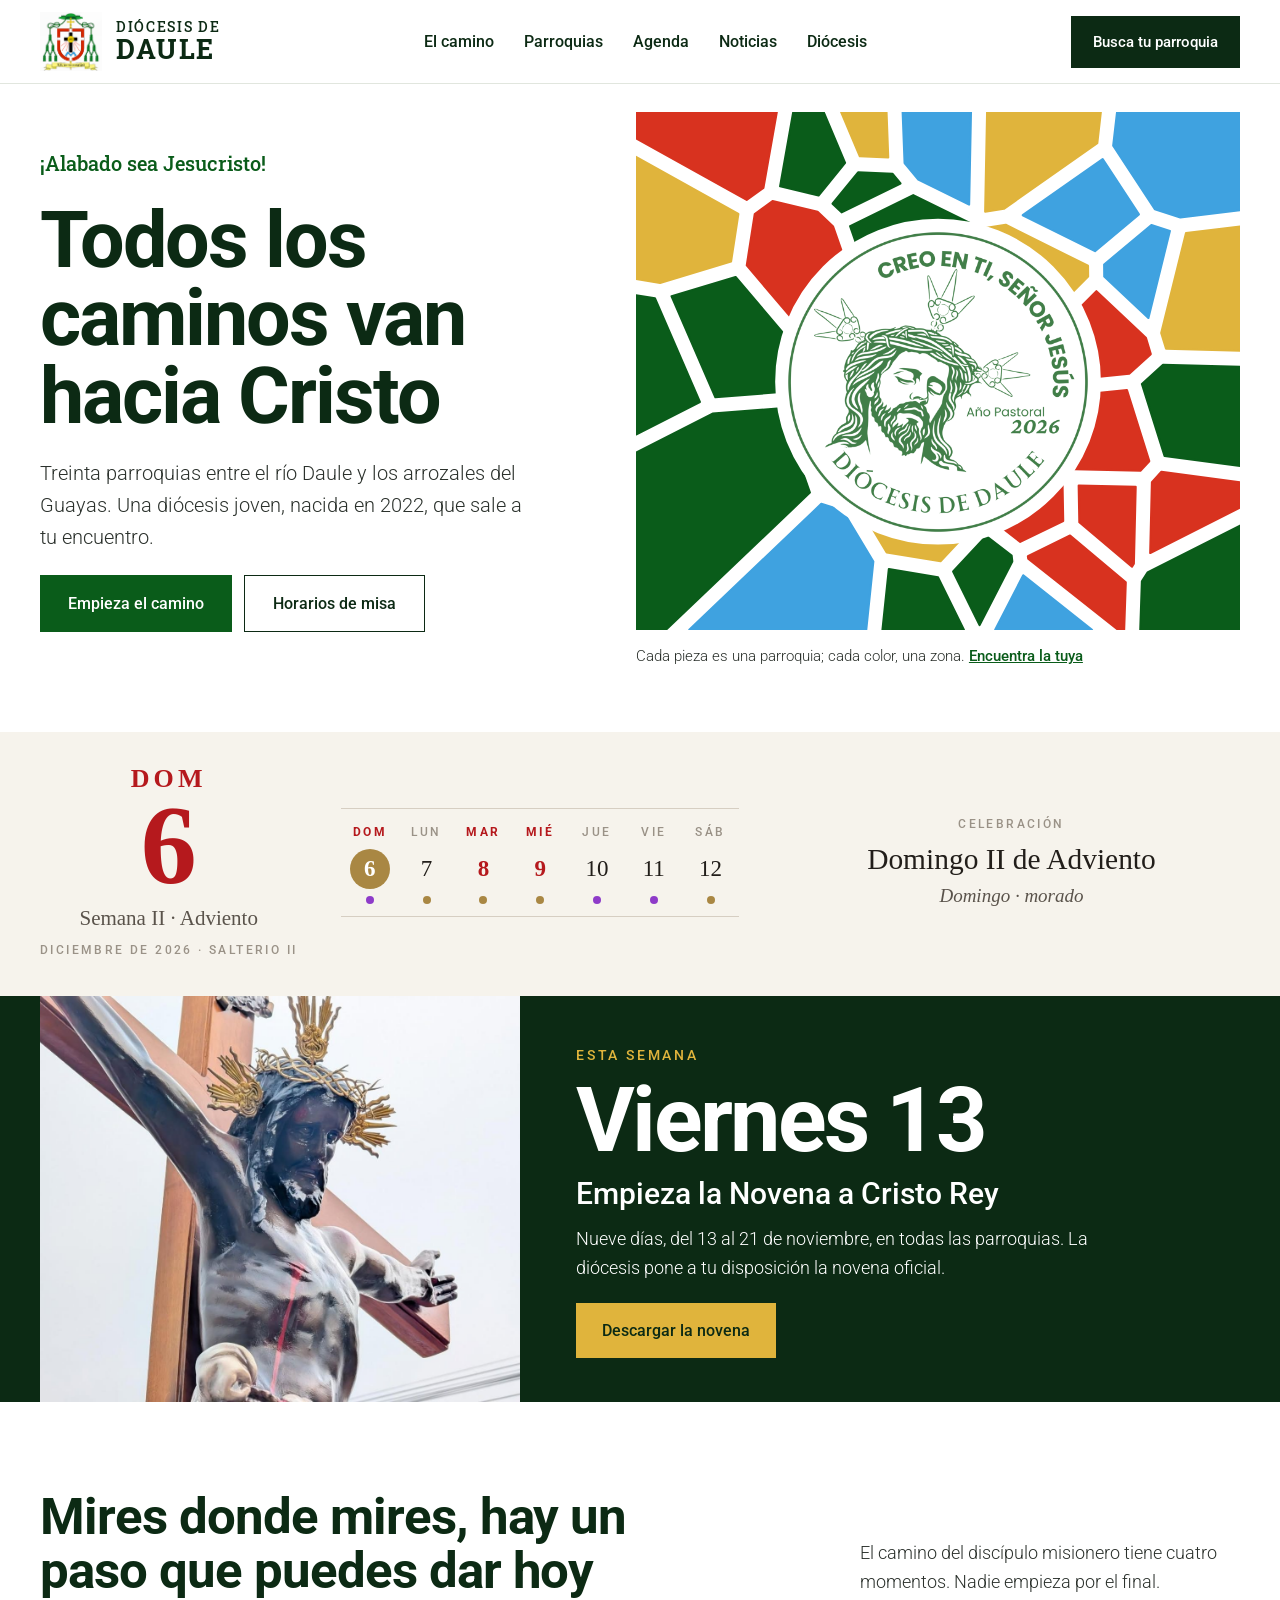
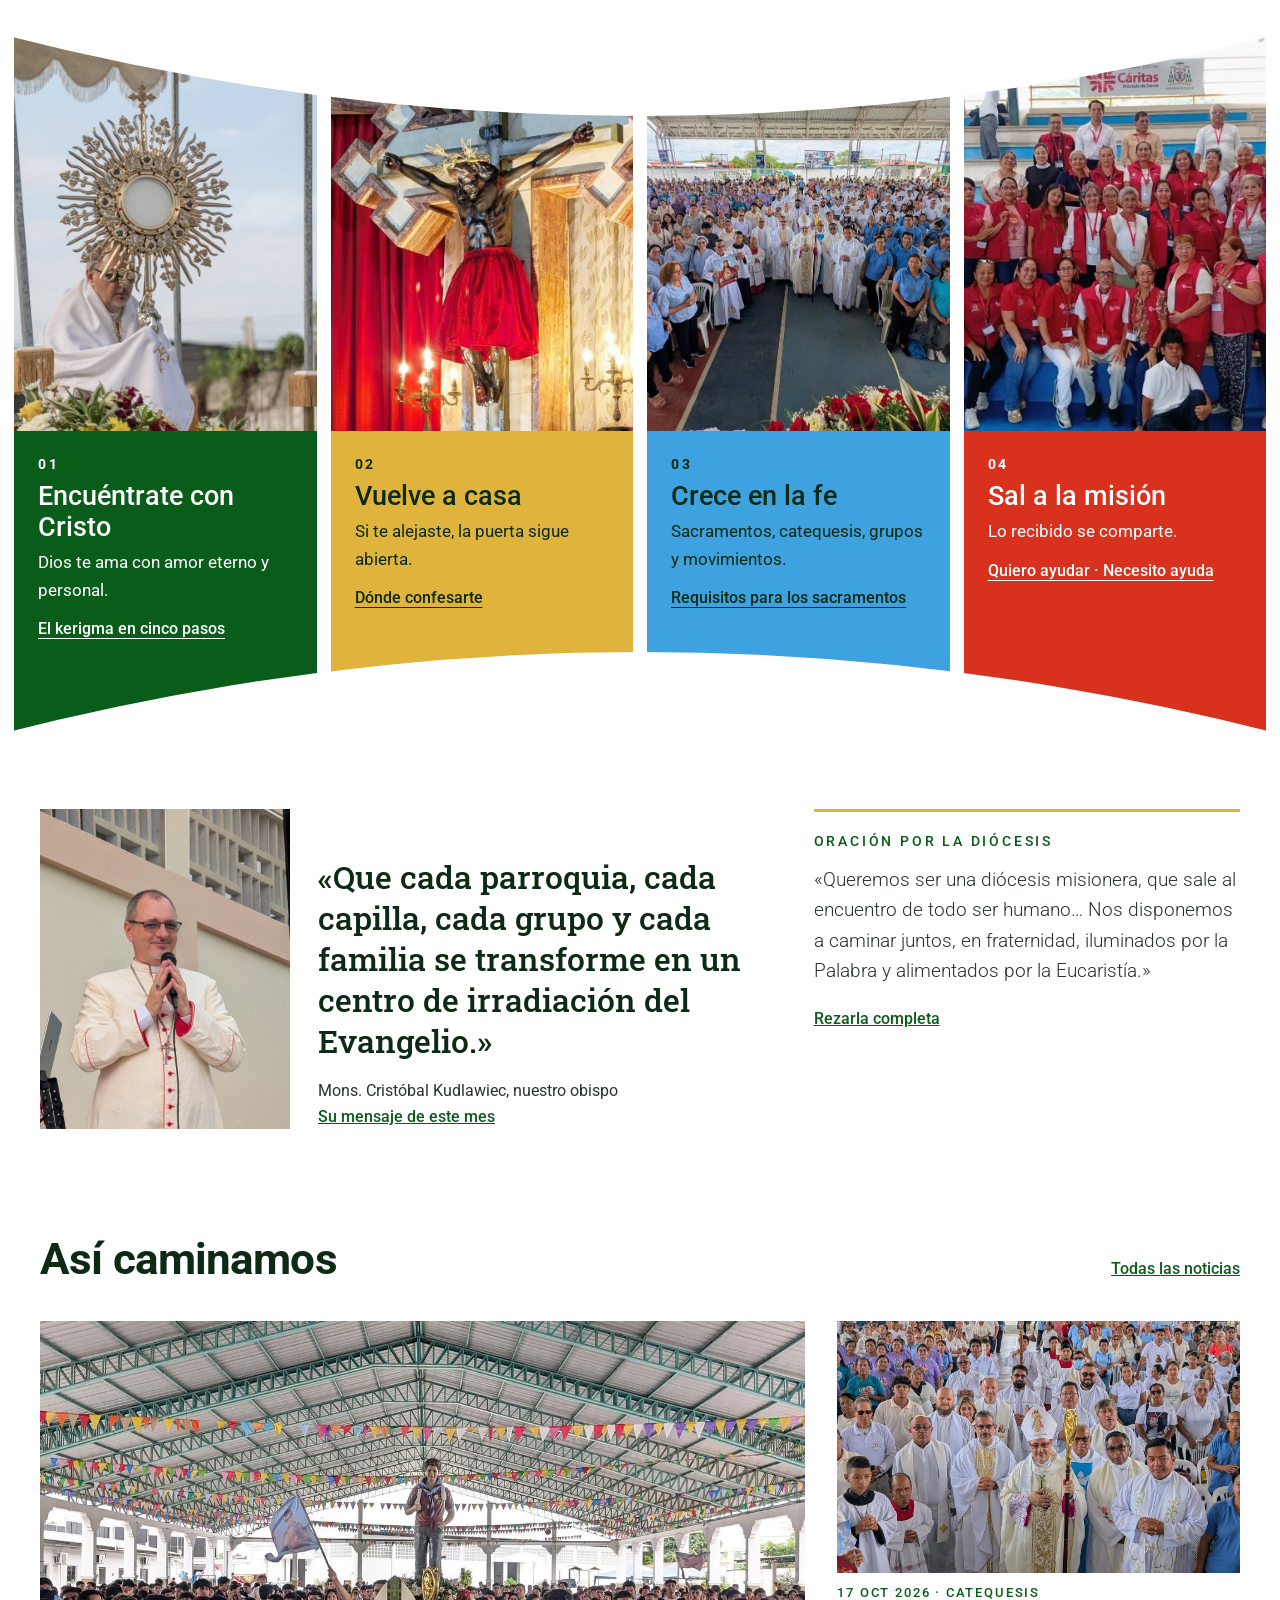
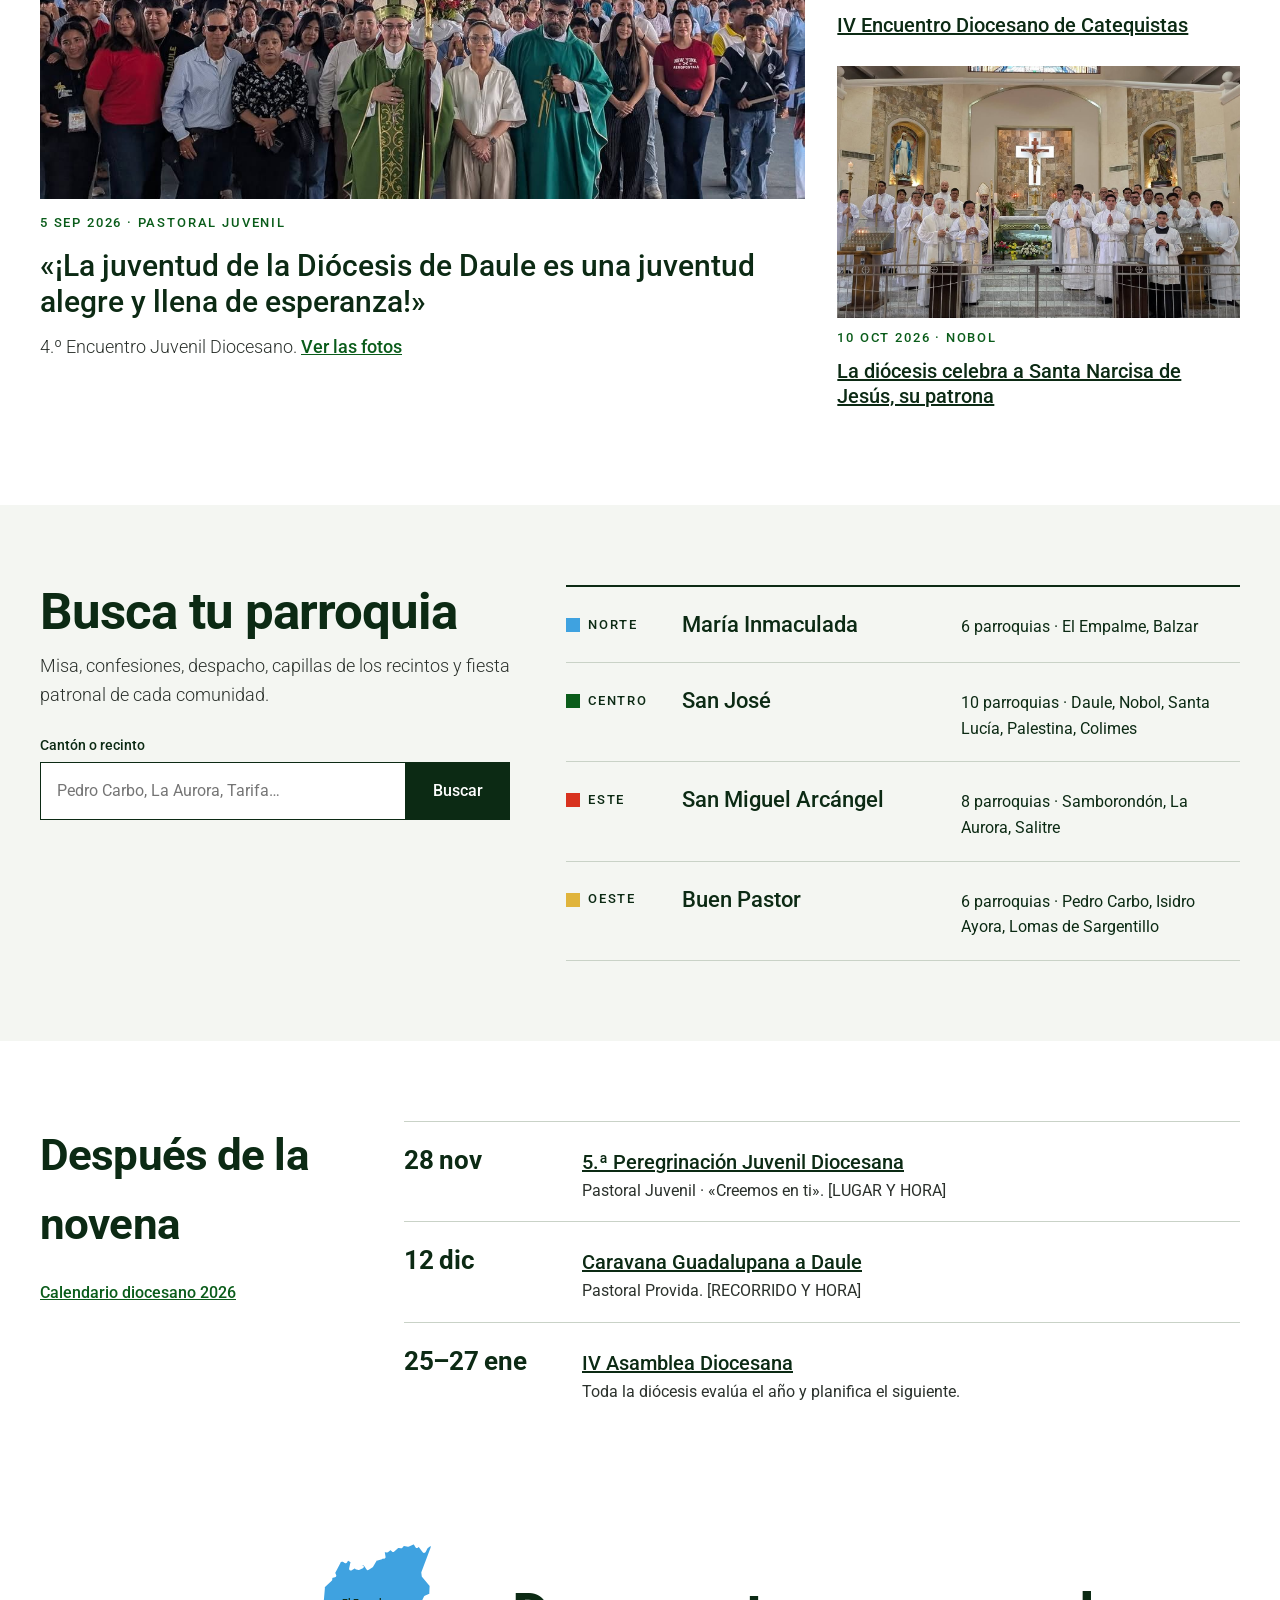
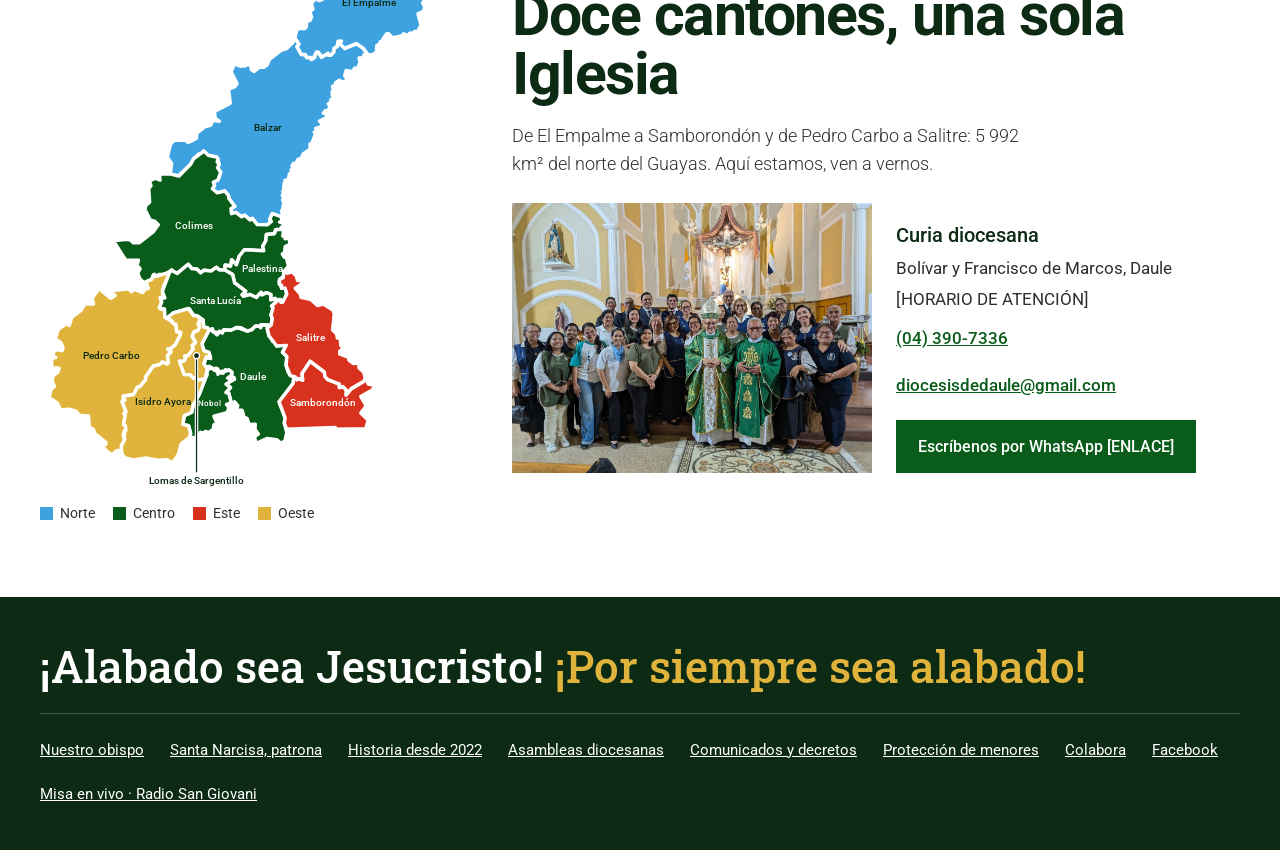
==== index.html @ cc2648cc "Cabecera fija y botón para volver arriba Co-Authored-By: Claude Fable 5.2 <noreply@anthropic.com> Cl" ====
<!doctype html>
<html lang="es">
<head>
<meta charset="utf-8">
<meta name="viewport" content="width=device-width, initial-scale=1">
<!-- Sitio en construcción: quitar esta línea cuando se publique oficialmente -->
<meta name="robots" content="noindex, nofollow">
<title>Diócesis de Daule</title>
<meta name="description" content="Diócesis de Daule: doce cantones del norte del Guayas, una sola Iglesia. Parroquias, horarios, agenda y camino de fe.">
<link rel="icon" href="img/escudo.png">
<link rel="preconnect" href="https://fonts.googleapis.com">
<link rel="preconnect" href="https://fonts.gstatic.com" crossorigin>
<link rel="stylesheet" href="https://fonts.googleapis.com/css2?family=Roboto:wght@300;400;500;700&family=Roboto+Slab:wght@500;700&display=swap">
<style>
body{margin:0}
a{color:#0A5C1A}a:hover{color:#0C2A14}
img{max-width:100%}
.solo-movil{display:none}
@media (max-width: 760px){.solo-pc{display:none}.solo-movil{display:block}}
html{scroll-behavior:smooth}
section[id],footer[id],div[id]{scroll-margin-top:92px}
.arriba{position:fixed;right:18px;bottom:18px;z-index:60;width:52px;height:52px;border:2px solid #0C2A14;background:#E0B43C;color:#0C2A14;font:700 24px/1 'Roboto',Arial,sans-serif;cursor:pointer;box-shadow:4px 4px 0 #0C2A14;opacity:0;pointer-events:none;transition:opacity .2s}
.arriba.visible{opacity:1;pointer-events:auto}
@media (prefers-reduced-motion:reduce){html{scroll-behavior:auto}.arriba{transition:none}}
/* Hoja del calendario litúrgico (aspecto de la hoja de Manna) */
.hoja{background:#F6F3EC;font-family:'Palatino Linotype',Palatino,'Book Antiqua','URW Palladio L',Georgia,serif;color:#221E1A}
.hoja[hidden]{display:none}
.hoja-caja{max-width:1200px;margin:0 auto;padding:34px 24px 36px;display:grid;grid-template-columns:minmax(210px,auto) minmax(0,1fr) minmax(0,1.15fr);gap:20px 44px;align-items:center}
.hoja-dia{text-align:center}
.hoja-sem{color:#B5191D;font-weight:700;font-size:26px;letter-spacing:.16em;text-transform:uppercase;line-height:1}
.hoja-num{color:#B5191D;font-weight:700;font-size:112px;line-height:.95}
.hoja-tiempo{font-size:21px;color:#5A534B;padding-top:4px}
.hoja-mes,.hoja-rotulo,.tira-dia{font-family:'Roboto',Arial,sans-serif;text-transform:uppercase;letter-spacing:.2em;font-size:12px;font-weight:500;color:#9A9287}
.hoja-mes{padding-top:5px}
.hoja-tira{list-style:none;margin:0;padding:14px 0 12px;display:grid;grid-template-columns:repeat(7,1fr);border-top:1.5px solid #D6CEC2;border-bottom:1.5px solid #D6CEC2;text-align:center}
.hoja-tira li{display:flex;flex-direction:column;align-items:center;gap:7px}
.tira-num{font-size:23px;line-height:40px;width:40px;height:40px;border-radius:50%}
.tira-punto{width:8px;height:8px;border-radius:50%}
.hoja-tira .fuerte .tira-dia,.hoja-tira .fuerte .tira-num{color:#B5191D;font-weight:700}
.hoja-tira .hoy .tira-num{background:#A98743;color:#FFFFFF;font-weight:700}
.hoja-cel{text-align:center}
.hoja-cel p{margin:0}
.hoja-nombre{font-size:clamp(23px,2.3vw,31px);line-height:1.18;padding:8px 0 4px}
.hoja-grado{font-style:italic;font-size:19px;color:#5A534B}
.hoja-nota{font-size:16px;color:#6B645B;padding-top:8px}
@media (max-width:1000px){.hoja-caja{grid-template-columns:1fr;max-width:560px;gap:22px;padding:30px 22px 32px}}
@media (max-width:760px){.hoja-num{font-size:96px}.tira-num{font-size:20px;width:36px;height:36px;line-height:36px}.tira-dia{font-size:11px;letter-spacing:.12em}}
</style>
</head>
<body>
<!-- ===== Versión para ordenador y tableta ===== -->
<div class="solo-pc">
<div style="font-family: 'Roboto', Arial, sans-serif; font-weight: 300; color: #2B312C; background: #FFFFFF; line-height: 1.6; font-size: 18px">

<header style="background: #FFFFFF; position: sticky; top: 0; z-index: 50; border-bottom: 1px solid #E1E6DE">
<div style="max-width: 1200px; margin: 0 auto; padding: 12px 24px; display: flex; flex-wrap: wrap; align-items: center; justify-content: space-between; gap: 18px">
<a href="#inicio" style="display: flex; align-items: center; gap: 14px; text-decoration: none; color: #0C2A14">
<img src="img/escudo.png" alt="Escudo de la Diócesis de Daule" style="width: 62px; height: 59px; object-fit: contain">
<span style="display: flex; flex-direction: column; font-family: 'Roboto Slab', serif; text-transform: uppercase; line-height: 1.05">
<span style="font-weight: 500; font-size: 14px; letter-spacing: 0.12em">Diócesis de</span>
<span style="font-weight: 700; font-size: 27px; letter-spacing: 0.06em">Daule</span>
</span>
</a>
<nav aria-label="Principal" style="display: flex; flex-wrap: wrap; align-items: center; gap: 4px 30px; font-size: 16px; font-weight: 500">
<a href="#camino" style="text-decoration: none; color: #0C2A14; padding: 12px 0">El camino</a>
<a href="#parroquias" style="text-decoration: none; color: #0C2A14; padding: 12px 0">Parroquias</a>
<a href="#agenda" style="text-decoration: none; color: #0C2A14; padding: 12px 0">Agenda</a>
<a href="noticias.html" style="text-decoration: none; color: #0C2A14; padding: 12px 0">Noticias</a>
<a href="#diocesis" style="text-decoration: none; color: #0C2A14; padding: 12px 0">Diócesis</a>
</nav>
<a href="#parroquias" style="text-decoration: none; background: #0C2A14; color: #FFFFFF; padding: 14px 22px; font-size: 15px; font-weight: 500">Busca tu parroquia</a>
</div>
</header>

<section id="inicio" style="max-width: 1200px; margin: 0 auto; padding: 28px 24px 64px; display: flex; flex-wrap: wrap; align-items: center; gap: 48px">
<div style="flex: 1 1 440px; display: flex; flex-direction: column; gap: 22px">
<p style="margin: 0; font-family: 'Roboto Slab', serif; font-weight: 500; font-size: 20px; color: #0A5C1A">¡Alabado sea Jesucristo!</p>
<h1 style="margin: 0; font-weight: 700; font-size: clamp(46px, 6.2vw, 84px); line-height: 0.98; letter-spacing: -0.025em; color: #0C2A14">Todos los caminos van hacia Cristo</h1>
<p style="margin: 0; font-size: 20px; max-width: 500px">Treinta parroquias entre el río Daule y los arrozales del Guayas. Una diócesis joven, nacida en 2022, que sale a tu encuentro.</p>
<div style="display: flex; flex-wrap: wrap; gap: 12px">
<a href="#camino" style="text-decoration: none; background: #0A5C1A; color: #FFFFFF; font-weight: 500; padding: 16px 28px; font-size: 16px">Empieza el camino</a>
<a href="#parroquias" style="text-decoration: none; color: #0C2A14; font-weight: 500; padding: 15px 28px; border: 1px solid #0C2A14; font-size: 16px">Horarios de misa</a>
</div>
</div>
<div style="flex: 1.15 1 480px; max-width: 640px; margin: 0 auto">
<div style="position: relative">
<svg viewBox="0 0 560 480" role="img" aria-label="Mosaico de 30 piezas, una por cada parroquia, en los colores de las cuatro zonas pastorales" style="display: block; width: 100%; height: auto" stroke-linejoin="round" stroke-width="2">
<polygon points="27.7,480.0 0.0,480.0 0.0,315.8 71.0,279.6 133.8,274.7 161.2,352.8" data-c="0"></polygon>
<polygon points="467.6,332.5 406.5,331.2 384.5,303.7 409.8,262.5 455.1,257.8 475.8,323.7" data-c="1"></polygon>
<polygon points="59.2,268.8 0.0,298.9 0.0,170.0 17.6,172.8" data-c="2"></polygon>
<polygon points="475.0,190.9 434.1,152.4 434.0,141.4 477.8,104.8 494.9,110.3" data-c="3"></polygon>
<polygon points="251.8,346.7 311.4,361.6 315.7,380.7 282.3,416.5 232.4,408.2 207.4,366.6" data-c="4"></polygon>
<polygon points="446.0,0.0 560.0,0.0 560.0,91.0 504.6,97.7 481.0,90.1 442.4,31.2" data-c="5"></polygon>
<polygon points="182.7,106.2 200.4,156.9 150.6,198.5 102.7,142.2 110.1,94.6 126.6,82.6 168.3,92.6" data-c="6"></polygon>
<polygon points="411.0,380.2 410.4,346.3 463.2,347.4 461.5,418.8 459.8,421.4" data-c="7"></polygon>
<polygon points="426.8,166.1 472.6,209.2 477.2,224.5 457.2,242.5 409.2,247.5 384.3,208.8" data-c="8"></polygon>
<polygon points="214.5,151.7 198.5,105.8 257.0,77.1 309.4,102.8 247.8,150.9" data-c="9"></polygon>
<polygon points="318.5,475.6 294.0,425.9 324.7,393.1 348.2,411.2 348.8,416.6" data-c="10"></polygon>
<polygon points="432.6,43.6 466.2,94.9 425.5,129.0 358.5,95.7" data-c="11"></polygon>
<polygon points="247.2,0.0 310.5,0.0 308.8,85.8 261.7,62.7 249.0,47.3" data-c="12"></polygon>
<polygon points="94.9,94.4 88.1,138.6 22.3,158.4 0.0,154.8 0.0,41.6" data-c="13"></polygon>
<polygon points="560.0,383.5 560.0,480.0 467.5,480.0 469.0,435.0 474.2,426.9" data-c="14"></polygon>
<polygon points="134.2,259.6 73.6,264.4 33.0,170.8 92.3,153.0 142.0,211.5 139.7,248.2" data-c="15"></polygon>
<polygon points="560.0,343.3 560.0,366.7 476.7,408.8 478.3,343.1 487.1,333.5" data-c="16"></polygon>
<polygon points="419.0,142.6 419.1,152.6 373.2,198.6 359.2,191.5 323.7,107.6 342.7,104.6" data-c="17"></polygon>
<polygon points="560.0,236.2 560.0,328.2 490.0,318.8 469.0,252.1 488.6,234.4" data-c="18"></polygon>
<polygon points="330.6,378.7 325.8,357.5 363.6,314.8 372.4,312.7 395.3,341.3 396.0,379.1 356.2,398.5" data-c="19"></polygon>
<polygon points="560.0,106.1 560.0,221.2 491.4,219.5 486.9,204.9 509.9,112.2" data-c="20"></polygon>
<polygon points="452.5,480.0 446.9,480.0 363.6,414.1 363.3,411.7 402.4,392.6 454.0,436.1" data-c="21"></polygon>
<polygon points="190.2,0.0 232.2,0.0 233.8,42.2 207.5,41.0" data-c="22"></polygon>
<polygon points="303.9,480.0 228.5,480.0 234.4,423.7 280.0,431.4" data-c="23"></polygon>
<polygon points="422.7,480.0 333.0,480.0 359.0,429.5" data-c="24"></polygon>
<polygon points="237.9,57.4 245.2,66.2 190.6,93.0 182.2,85.1 205.9,56.0" data-c="25"></polygon>
<polygon points="0.0,0.0 130.5,0.0 118.1,70.3 102.6,81.5 0.0,24.4" data-c="26"></polygon>
<polygon points="325.5,0.0 430.9,0.0 427.6,28.8 341.0,89.7 323.7,92.4" data-c="27"></polygon>
<polygon points="213.4,480.0 49.4,480.0 171.8,363.3 191.6,369.5 220.0,416.7" data-c="28"></polygon>
<polygon points="145.8,0.0 173.9,0.0 193.8,47.1 169.2,77.4 133.6,68.9" data-c="29"></polygon>
<circle cx="280" cy="250" r="150" fill="#FFFFFF" stroke="#FFFFFF"></circle>
</svg>
<img src="img/sello-ano-pastoral.png" alt="Sello del Año Pastoral 2026: rostro del Señor de los Milagros con el lema Creo en ti, Señor Jesús" style="position: absolute; left: 24.5%; top: 22.4%; width: 51%; height: auto">
</div>
<p style="margin: 14px 0 0; font-size: 15px">Cada pieza es una parroquia; cada color, una zona. <a href="#parroquias" style="font-weight: 500">Encuentra la tuya</a></p>
</div>
</section>

<aside class="hoja" data-hoja hidden aria-label="Calendario litúrgico de hoy"></aside>

<section id="semana" style="background: #0C2A14; color: #FFFFFF">
<div style="max-width: 1200px; margin: 0 auto; display: flex; flex-wrap: wrap; align-items: stretch">
<img src="img/cristo-negro.jpg" alt="Imagen del Señor de los Milagros, el Cristo Negro de Daule, contra el cielo" style="flex: 1 1 360px; width: 100%; max-width: 480px; min-height: 340px; object-fit: cover; object-position: 60% 30%">
<div style="flex: 1.4 1 420px; padding: 48px 40px 44px 56px; display: flex; flex-direction: column; gap: 14px; justify-content: center">
<p style="margin: 0; font-size: 14px; font-weight: 500; letter-spacing: 0.2em; text-transform: uppercase; color: #E0B43C">Esta semana</p>
<p style="margin: 0; font-weight: 700; font-size: clamp(54px, 7vw, 104px); line-height: 0.92; letter-spacing: -0.03em">Viernes 13</p>
<h2 style="margin: 0; font-weight: 500; font-size: 30px; line-height: 1.15">Empieza la Novena a Cristo Rey</h2>
<p style="margin: 0; max-width: 520px">Nueve días, del 13 al 21 de noviembre, en todas las parroquias. La diócesis pone a tu disposición la novena oficial.</p>
<a href="#novena" style="align-self: flex-start; margin-top: 6px; text-decoration: none; background: #E0B43C; color: #0C2A14; font-weight: 500; padding: 15px 26px; font-size: 16px">Descargar la novena</a>
</div>
</div>
</section>

<section id="camino" style="padding: 88px 0 0">
<div style="max-width: 1200px; margin: 0 auto; padding: 0 24px 34px; display: flex; flex-wrap: wrap; align-items: flex-end; justify-content: space-between; gap: 12px 40px">
<h2 style="margin: 0; font-weight: 700; font-size: clamp(34px, 4vw, 54px); line-height: 1.04; letter-spacing: -0.02em; color: #0C2A14; max-width: 620px">Mires donde mires, hay un paso que puedes dar hoy</h2>
<p style="margin: 0; max-width: 380px">El camino del discípulo misionero tiene cuatro momentos. Nadie empieza por el final.</p>
</div>
<div style="position: relative">
<div style="display: grid; grid-template-columns: repeat(auto-fit, minmax(250px, 1fr)); gap: 14px; padding: 0 14px">
<a href="#encuentro" style="text-decoration: none; color: #FFFFFF; background: #0A5C1A; display: flex; flex-direction: column">
<img src="img/corpus-christi.jpg" alt="Custodia con el Santísimo en la procesión de Corpus Christi en Daule" style="width: 100%; height: 400px; object-fit: cover; display: block">
<span style="padding: 22px 24px 96px; display: flex; flex-direction: column; gap: 6px">
<span style="font-weight: 700; font-size: 14px; letter-spacing: 0.2em" aria-hidden="true">01</span>
<span style="font-weight: 500; font-size: 27px; line-height: 1.15">Encuéntrate con Cristo</span>
<span style="font-size: 17px; font-weight: 400">Dios te ama con amor eterno y personal.</span>
<span style="font-weight: 500; font-size: 16px; text-decoration: underline; text-underline-offset: 4px; margin-top: 6px">El kerigma en cinco pasos</span>
</span>
</a>
<a href="#conversion" style="text-decoration: none; color: #0C2A14; background: #E0B43C; display: flex; flex-direction: column">
<img src="img/catedral.jpg" alt="El Señor de los Milagros en el altar de la catedral de Daule" style="width: 100%; height: 400px; object-fit: cover; display: block">
<span style="padding: 22px 24px 96px; display: flex; flex-direction: column; gap: 6px">
<span style="font-weight: 700; font-size: 14px; letter-spacing: 0.2em" aria-hidden="true">02</span>
<span style="font-weight: 500; font-size: 27px; line-height: 1.15">Vuelve a casa</span>
<span style="font-size: 17px; font-weight: 400">Si te alejaste, la puerta sigue abierta.</span>
<span style="font-weight: 500; font-size: 16px; text-decoration: underline; text-underline-offset: 4px; margin-top: 6px">Dónde confesarte</span>
</span>
</a>
<a href="#discipulo" style="text-decoration: none; color: #0C2A14; background: #3FA2E0; display: flex; flex-direction: column">
<img src="img/catequistas-2.jpg" alt="Cientos de catequistas reunidos en el IV Encuentro Diocesano" style="width: 100%; height: 400px; object-fit: cover; display: block">
<span style="padding: 22px 24px 96px; display: flex; flex-direction: column; gap: 6px">
<span style="font-weight: 700; font-size: 14px; letter-spacing: 0.2em" aria-hidden="true">03</span>
<span style="font-weight: 500; font-size: 27px; line-height: 1.15">Crece en la fe</span>
<span style="font-size: 17px; font-weight: 400">Sacramentos, catequesis, grupos y movimientos.</span>
<span style="font-weight: 500; font-size: 16px; text-decoration: underline; text-underline-offset: 4px; margin-top: 6px">Requisitos para los sacramentos</span>
</span>
</a>
<a href="#mision" style="text-decoration: none; color: #FFFFFF; background: #D8321F; display: flex; flex-direction: column">
<img src="img/caritas.jpg" alt="Voluntarias de Cáritas Daule con chalecos rojos" style="width: 100%; height: 400px; object-fit: cover; display: block">
<span style="padding: 22px 24px 96px; display: flex; flex-direction: column; gap: 6px">
<span style="font-weight: 700; font-size: 14px; letter-spacing: 0.2em" aria-hidden="true">04</span>
<span style="font-weight: 500; font-size: 27px; line-height: 1.15">Sal a la misión</span>
<span style="font-size: 17px; font-weight: 400">Lo recibido se comparte.</span>
<span style="font-weight: 500; font-size: 16px; text-decoration: underline; text-underline-offset: 4px; margin-top: 6px">Quiero ayudar · Necesito ayuda</span>
</span>
</a>
</div>
<svg aria-hidden="true" viewBox="0 0 1360 90" preserveAspectRatio="none" style="position: absolute; left: 0; top: -1px; width: 100%; height: 90px; display: block; pointer-events: none"><path d="M0 0 H1360 V4 Q680 168 0 4 Z" fill="#FFFFFF"></path></svg>
<svg aria-hidden="true" viewBox="0 0 1360 90" preserveAspectRatio="none" style="position: absolute; left: 0; bottom: -1px; width: 100%; height: 90px; display: block; pointer-events: none"><path d="M0 90 H1360 V86 Q680 -78 0 86 Z" fill="#FFFFFF"></path></svg>
</div>
</section>

<section id="voces" style="max-width: 1200px; margin: 0 auto; padding: 72px 24px 24px; display: flex; flex-wrap: wrap; gap: 48px 64px; align-items: flex-start">
<figure style="flex: 1.5 1 520px; margin: 0; display: flex; flex-wrap: wrap; gap: 28px; align-items: flex-end">
<img src="img/obispo-pregon.jpg" alt="Mons. Cristóbal Kudlawiec hablando al pueblo con un micrófono" style="flex: 0 1 250px; width: 250px; height: 320px; object-fit: cover; object-position: 55% 20%">
<div style="flex: 1 1 280px; display: flex; flex-direction: column; gap: 16px">
<blockquote style="margin: 0; font-family: 'Roboto Slab', serif; font-weight: 500; font-size: clamp(24px, 2.5vw, 33px); line-height: 1.28; color: #0C2A14">«Que cada parroquia, cada capilla, cada grupo y cada familia se transforme en un centro de irradiación del Evangelio.»</blockquote>
<figcaption style="font-size: 16px; font-weight: 400">Mons. Cristóbal Kudlawiec, nuestro obispo<br><a href="#mensaje" style="font-weight: 500">Su mensaje de este mes</a></figcaption>
</div>
</figure>
<aside style="flex: 1 1 300px; border-top: 3px solid #E0B43C; padding-top: 18px; display: flex; flex-direction: column; gap: 12px">
<p style="margin: 0; font-size: 14px; font-weight: 500; letter-spacing: 0.2em; text-transform: uppercase; color: #0A5C1A">Oración por la diócesis</p>
<p style="margin: 0; font-size: 19px">«Queremos ser una diócesis misionera, que sale al encuentro de todo ser humano… Nos disponemos a caminar juntos, en fraternidad, iluminados por la Palabra y alimentados por la Eucaristía.»</p>
<a href="#oracion" style="font-weight: 500; font-size: 16px; padding: 8px 0">Rezarla completa</a>
</aside>
</section>

<section id="vida" style="max-width: 1200px; margin: 0 auto; padding: 72px 24px 24px">
<div style="display: flex; flex-wrap: wrap; align-items: baseline; justify-content: space-between; gap: 12px; margin-bottom: 26px">
<h2 style="margin: 0; font-weight: 700; font-size: clamp(30px, 3.4vw, 44px); letter-spacing: -0.02em; color: #0C2A14">Así caminamos</h2>
<a href="#noticias-todas" style="font-weight: 500; font-size: 16px; padding: 10px 0">Todas las noticias</a>
</div>
<div style="display: flex; flex-wrap: wrap; gap: 32px">
<article style="flex: 2 1 560px; display: flex; flex-direction: column; gap: 14px">
<img src="img/jovenes.jpg" alt="Cientos de jóvenes en el coliseo durante el 4.º Encuentro Juvenil Diocesano" style="width: 100%; aspect-ratio: 16 / 10; object-fit: cover">
<p style="margin: 0; font-size: 13px; font-weight: 500; letter-spacing: 0.14em; text-transform: uppercase; color: #0A5C1A">5 sep 2026 · Pastoral Juvenil</p>
<h3 style="margin: 0; font-weight: 500; font-size: 30px; line-height: 1.18; color: #0C2A14">«¡La juventud de la Diócesis de Daule es una juventud alegre y llena de esperanza!»</h3>
<p style="margin: 0">4.º Encuentro Juvenil Diocesano. <a href="#n1" style="font-weight: 500">Ver las fotos</a></p>
</article>
<div style="flex: 1 1 300px; display: flex; flex-direction: column; gap: 28px">
<article style="display: flex; flex-direction: column; gap: 10px">
<img src="img/catequistas-1.jpg" alt="El obispo con sacerdotes y catequistas en el IV Encuentro Diocesano de Catequistas" style="width: 100%; aspect-ratio: 16 / 10; object-fit: cover">
<p style="margin: 0; font-size: 13px; font-weight: 500; letter-spacing: 0.14em; text-transform: uppercase; color: #0A5C1A">17 oct 2026 · Catequesis</p>
<h3 style="margin: 0; font-weight: 500; font-size: 20px; line-height: 1.25"><a href="#n2" style="color: #0C2A14">IV Encuentro Diocesano de Catequistas</a></h3>
</article>
<article style="display: flex; flex-direction: column; gap: 10px">
<img src="img/santa-narcisa.jpg" alt="Clero de la diócesis en el Santuario Nacional de Santa Narcisa de Jesús, en Nobol" style="width: 100%; aspect-ratio: 16 / 10; object-fit: cover">
<p style="margin: 0; font-size: 13px; font-weight: 500; letter-spacing: 0.14em; text-transform: uppercase; color: #0A5C1A">10 oct 2026 · Nobol</p>
<h3 style="margin: 0; font-weight: 500; font-size: 20px; line-height: 1.25"><a href="#n3" style="color: #0C2A14">La diócesis celebra a Santa Narcisa de Jesús, su patrona</a></h3>
</article>
</div>
</div>
</section>

<section id="parroquias" style="background: #F4F6F2; margin-top: 72px">
<div style="max-width: 1200px; margin: 0 auto; padding: 80px 24px; display: flex; flex-wrap: wrap; gap: 56px; align-items: flex-start">
<div style="flex: 1 1 360px; display: flex; flex-direction: column; gap: 14px">
<h2 style="margin: 0; font-weight: 700; font-size: clamp(34px, 4vw, 54px); line-height: 1.04; letter-spacing: -0.02em; color: #0C2A14">Busca tu parroquia</h2>
<p style="margin: 0">Misa, confesiones, despacho, capillas de los recintos y fiesta patronal de cada comunidad.</p>
<form style="display: flex; flex-wrap: wrap; gap: 0; margin-top: 10px">
<label style="flex: 1 1 220px; display: flex; flex-direction: column; gap: 6px; font-size: 14px; font-weight: 500; color: #0C2A14">Cantón o recinto
<input type="text" placeholder="Pedro Carbo, La Aurora, Tarifa…" style="font: inherit; font-weight: 400; font-size: 16px; padding: 15px 16px; border: 1px solid #0C2A14; border-radius: 0; background: #FFFFFF; color: #0C2A14">
</label>
<button type="button" style="align-self: flex-end; font: inherit; font-weight: 500; font-size: 16px; background: #0C2A14; color: #FFFFFF; border: 1px solid #0C2A14; padding: 15px 26px; cursor: pointer">Buscar</button>
</form>
</div>
<ul style="flex: 1.4 1 520px; list-style: none; margin: 0; padding: 0; border-top: 2px solid #0C2A14">
<li style="border-bottom: 1px solid #C9D2C7"><a href="#zona-norte" style="text-decoration: none; color: #0C2A14; display: flex; flex-wrap: wrap; align-items: baseline; gap: 4px 20px; padding: 20px 0">
<span style="flex: 0 0 96px; display: flex; align-items: center; gap: 8px; font-size: 13px; font-weight: 500; letter-spacing: 0.14em; text-transform: uppercase"><span aria-hidden="true" style="width: 14px; height: 14px; background: #3FA2E0; display: inline-block"></span>Norte</span>
<span style="flex: 1 1 200px; font-weight: 500; font-size: 22px">María Inmaculada</span>
<span style="flex: 1 1 220px; font-size: 16px; font-weight: 400">6 parroquias · El Empalme, Balzar</span>
</a></li>
<li style="border-bottom: 1px solid #C9D2C7"><a href="#zona-centro" style="text-decoration: none; color: #0C2A14; display: flex; flex-wrap: wrap; align-items: baseline; gap: 4px 20px; padding: 20px 0">
<span style="flex: 0 0 96px; display: flex; align-items: center; gap: 8px; font-size: 13px; font-weight: 500; letter-spacing: 0.14em; text-transform: uppercase"><span aria-hidden="true" style="width: 14px; height: 14px; background: #0A5C1A; display: inline-block"></span>Centro</span>
<span style="flex: 1 1 200px; font-weight: 500; font-size: 22px">San José</span>
<span style="flex: 1 1 220px; font-size: 16px; font-weight: 400">10 parroquias · Daule, Nobol, Santa Lucía, Palestina, Colimes</span>
</a></li>
<li style="border-bottom: 1px solid #C9D2C7"><a href="#zona-este" style="text-decoration: none; color: #0C2A14; display: flex; flex-wrap: wrap; align-items: baseline; gap: 4px 20px; padding: 20px 0">
<span style="flex: 0 0 96px; display: flex; align-items: center; gap: 8px; font-size: 13px; font-weight: 500; letter-spacing: 0.14em; text-transform: uppercase"><span aria-hidden="true" style="width: 14px; height: 14px; background: #D8321F; display: inline-block"></span>Este</span>
<span style="flex: 1 1 200px; font-weight: 500; font-size: 22px">San Miguel Arcángel</span>
<span style="flex: 1 1 220px; font-size: 16px; font-weight: 400">8 parroquias · Samborondón, La Aurora, Salitre</span>
</a></li>
<li style="border-bottom: 1px solid #C9D2C7"><a href="#zona-oeste" style="text-decoration: none; color: #0C2A14; display: flex; flex-wrap: wrap; align-items: baseline; gap: 4px 20px; padding: 20px 0">
<span style="flex: 0 0 96px; display: flex; align-items: center; gap: 8px; font-size: 13px; font-weight: 500; letter-spacing: 0.14em; text-transform: uppercase"><span aria-hidden="true" style="width: 14px; height: 14px; background: #E0B43C; display: inline-block"></span>Oeste</span>
<span style="flex: 1 1 200px; font-weight: 500; font-size: 22px">Buen Pastor</span>
<span style="flex: 1 1 220px; font-size: 16px; font-weight: 400">6 parroquias · Pedro Carbo, Isidro Ayora, Lomas de Sargentillo</span>
</a></li>
</ul>
</div>
</section>

<section id="agenda" style="max-width: 1200px; margin: 0 auto; padding: 80px 24px 88px; display: flex; flex-wrap: wrap; gap: 24px 64px">
<div style="flex: 0 1 300px; display: flex; flex-direction: column; gap: 10px">
<h2 style="margin: 0; font-weight: 700; font-size: clamp(30px, 3.4vw, 44px); letter-spacing: -0.02em; color: #0C2A14">Después de la novena</h2>
<a href="#agenda-completa" style="font-weight: 500; font-size: 16px; padding: 10px 0">Calendario diocesano 2026</a>
</div>
<ul style="flex: 1 1 560px; list-style: none; margin: 0; padding: 0">
<li style="display: flex; flex-wrap: wrap; align-items: baseline; gap: 4px 28px; padding: 18px 0; border-top: 1px solid #C9D2C7">
<span style="flex: 0 0 150px; font-weight: 700; font-size: 26px; letter-spacing: -0.01em; color: #0C2A14">28 nov</span>
<span style="flex: 1 1 300px"><a href="#peregrinacion" style="font-weight: 500; font-size: 20px; color: #0C2A14">5.ª Peregrinación Juvenil Diocesana</a><span style="display: block; font-size: 16px; font-weight: 400">Pastoral Juvenil · «Creemos en ti». [LUGAR Y HORA]</span></span>
</li>
<li style="display: flex; flex-wrap: wrap; align-items: baseline; gap: 4px 28px; padding: 18px 0; border-top: 1px solid #C9D2C7">
<span style="flex: 0 0 150px; font-weight: 700; font-size: 26px; letter-spacing: -0.01em; color: #0C2A14">12 dic</span>
<span style="flex: 1 1 300px"><a href="#caravana" style="font-weight: 500; font-size: 20px; color: #0C2A14">Caravana Guadalupana a Daule</a><span style="display: block; font-size: 16px; font-weight: 400">Pastoral Provida. [RECORRIDO Y HORA]</span></span>
</li>
<li style="display: flex; flex-wrap: wrap; align-items: baseline; gap: 4px 28px; padding: 18px 0; border-top: 1px solid #C9D2C7">
<span style="flex: 0 0 150px; font-weight: 700; font-size: 26px; letter-spacing: -0.01em; color: #0C2A14">25–27 ene</span>
<span style="flex: 1 1 300px"><a href="#asambleas" style="font-weight: 500; font-size: 20px; color: #0C2A14">IV Asamblea Diocesana</a><span style="display: block; font-size: 16px; font-weight: 400">Toda la diócesis evalúa el año y planifica el siguiente.</span></span>
</li>
</ul>
</section>

<section id="diocesis" style="max-width: 1200px; margin: 0 auto; padding: 24px 24px 72px; display: flex; flex-wrap: wrap; gap: 48px 72px; align-items: center">
<div style="flex: 0 1 400px; margin: 0 auto">
<svg viewBox="0 0 460 639" role="img" aria-label="Mapa de los doce cantones de la Diócesis de Daule, coloreados por zona pastoral" style="display: block; width: 100%; height: auto" stroke="#FFFFFF" stroke-width="4" stroke-linejoin="round">
<path d="M382.4 138.8 L377.3 142.2 L373.2 138.3 L370.9 142.6 L367.0 142.7 L368.1 147.5 L364.5 156.6 L362.1 154.1 L359.3 158.3 L352.1 156.9 L350.5 163.0 L353.1 166.7 L350.5 170.2 L345.8 169.3 L345.5 170.6 L344.2 168.4 L340.0 171.1 L338.8 175.8 L336.5 175.2 L337.4 181.2 L335.8 182.0 L338.0 183.5 L336.0 185.0 L337.9 188.0 L334.5 190.5 L334.7 196.5 L332.4 195.8 L333.1 194.4 L331.6 195.4 L334.7 199.9 L332.1 201.1 L332.2 203.4 L328.6 202.9 L325.9 206.1 L329.2 207.2 L329.2 211.4 L321.5 215.2 L324.0 217.6 L323.8 221.5 L316.9 223.5 L319.3 224.9 L315.4 228.0 L317.3 229.0 L312.3 241.6 L310.5 241.4 L310.9 247.2 L302.8 253.0 L299.9 258.6 L296.8 258.9 L295.1 262.6 L291.4 264.0 L289.8 266.8 L291.6 267.7 L291.0 271.3 L290.0 272.5 L288.9 271.0 L289.1 274.6 L286.7 275.9 L288.1 276.5 L286.7 277.8 L289.9 277.8 L288.1 280.5 L286.3 279.1 L285.7 282.3 L281.7 283.3 L282.8 287.2 L280.6 286.8 L283.3 289.8 L280.3 289.6 L280.3 294.3 L281.7 294.7 L279.2 296.4 L282.1 297.2 L281.4 299.9 L278.7 300.5 L281.4 305.1 L279.1 305.8 L280.9 310.1 L279.6 312.2 L283.2 314.2 L281.8 315.7 L279.8 314.1 L278.6 317.6 L280.9 317.3 L277.8 319.0 L279.4 322.4 L276.2 324.9 L267.0 321.6 L264.2 328.0 L266.1 330.5 L261.3 334.5 L249.8 334.2 L244.1 327.1 L241.4 328.8 L235.3 323.4 L231.9 325.2 L225.1 320.2 L220.2 321.6 L219.6 315.9 L223.9 313.2 L217.2 304.1 L216.7 300.5 L212.3 295.5 L203.9 297.7 L198.3 293.0 L200.6 289.0 L199.3 285.5 L204.6 282.9 L207.8 274.0 L204.5 269.6 L206.0 264.2 L202.8 256.4 L193.5 254.6 L187.8 249.8 L185.4 253.5 L183.2 252.5 L176.6 258.5 L173.2 264.9 L158.8 278.6 L149.8 276.0 L151.3 263.9 L146.4 256.6 L150.0 242.1 L153.5 237.4 L166.6 236.8 L170.2 239.5 L175.2 237.6 L179.9 234.8 L180.3 229.0 L189.5 221.7 L195.9 220.1 L199.2 214.3 L206.2 215.3 L201.5 212.2 L200.6 204.2 L218.8 194.6 L216.9 178.4 L224.2 175.4 L226.5 172.3 L219.7 158.1 L225.4 146.4 L227.6 151.1 L231.0 152.1 L233.9 149.9 L235.0 151.9 L239.3 150.1 L243.1 152.2 L242.8 155.6 L246.3 158.1 L252.3 153.2 L257.5 153.2 L261.2 150.4 L263.8 144.3 L277.2 133.8 L283.4 131.9 L291.6 123.8 L293.2 119.4 L297.9 126.7 L295.5 129.5 L300.5 138.5 L304.9 138.5 L306.9 142.1 L311.3 142.0 L312.0 144.2 L315.9 142.0 L318.0 135.7 L320.6 136.3 L323.6 141.6 L331.3 137.2 L331.7 139.5 L334.3 139.4 L337.8 135.5 L338.0 131.7 L341.9 129.1 L342.6 123.2 L346.6 123.1 L344.9 126.2 L350.6 131.6 L363.6 126.0 L371.6 131.3 L377.3 138.8 L382.4 138.8 Z" fill="#3FA2E0"></path>
<path d="M276.8 324.8 L278.6 330.0 L275.6 331.2 L280.4 332.3 L278.9 333.0 L280.7 335.2 L279.0 338.1 L277.3 337.4 L277.1 339.9 L270.7 340.4 L269.6 344.6 L260.4 345.5 L259.7 352.8 L256.1 359.3 L257.4 364.2 L235.0 363.1 L229.1 370.6 L226.2 380.2 L220.2 374.9 L219.6 381.6 L213.0 380.6 L212.5 386.6 L206.2 386.5 L202.8 383.4 L197.1 387.5 L188.3 386.8 L184.6 389.7 L180.7 385.5 L174.5 384.8 L170.5 379.8 L157.8 390.3 L152.7 388.7 L151.8 386.4 L143.0 391.7 L136.4 391.7 L132.6 394.1 L131.7 391.4 L128.4 397.2 L121.9 399.9 L124.6 407.4 L118.7 411.2 L120.3 401.8 L114.8 396.4 L112.3 390.1 L115.1 384.8 L109.6 379.0 L112.3 378.7 L113.1 375.2 L98.6 375.2 L84.5 352.9 L99.6 351.0 L104.3 351.9 L107.3 355.2 L113.9 355.1 L130.1 342.6 L136.0 334.3 L131.8 330.2 L126.9 329.2 L120.7 317.0 L121.6 312.6 L126.1 308.3 L125.0 292.6 L127.6 289.6 L125.8 283.9 L132.7 280.9 L138.1 283.1 L137.4 278.6 L139.3 276.0 L149.1 275.8 L159.9 278.3 L173.2 264.9 L176.6 258.5 L188.6 249.7 L193.4 254.5 L202.8 256.4 L204.9 258.8 L203.8 262.0 L205.9 265.2 L204.3 268.8 L207.8 274.0 L204.6 282.9 L199.3 285.5 L200.6 289.0 L198.3 293.0 L203.9 297.7 L212.3 295.5 L216.7 300.5 L217.2 304.1 L223.9 313.2 L219.6 315.9 L220.2 321.6 L225.1 320.2 L231.9 325.2 L235.3 323.4 L241.4 328.8 L244.1 327.1 L249.8 334.2 L261.3 334.5 L266.1 330.5 L264.3 327.9 L267.3 321.5 L276.8 324.8 Z" fill="#0A5C1A"></path>
<path d="M265.1 449.7 L261.3 453.4 L263.4 462.3 L267.1 465.5 L267.4 468.3 L269.8 468.5 L272.2 473.8 L279.4 472.1 L283.2 473.3 L278.9 481.1 L283.9 485.9 L283.0 496.0 L285.2 503.4 L287.7 507.5 L291.9 509.6 L291.2 516.6 L275.0 538.0 L281.8 556.2 L281.0 562.6 L283.8 573.0 L281.9 582.6 L277.1 585.8 L272.1 581.5 L260.8 580.3 L248.2 586.0 L246.8 578.3 L251.1 574.9 L247.2 569.5 L247.6 563.7 L240.4 564.0 L238.3 557.5 L234.5 555.1 L232.4 547.7 L225.6 546.7 L227.4 542.5 L223.6 537.9 L219.5 545.0 L214.4 541.6 L219.5 538.0 L217.1 528.2 L213.8 527.3 L219.0 521.3 L213.8 517.1 L223.6 511.9 L222.8 510.1 L218.0 512.0 L215.7 510.7 L220.3 507.3 L220.8 504.1 L217.2 501.3 L213.7 502.6 L213.4 501.3 L210.5 505.1 L209.7 503.0 L208.4 504.9 L205.6 502.7 L204.6 506.3 L204.3 500.3 L202.4 502.7 L202.4 499.4 L200.5 501.6 L196.7 498.3 L195.0 500.0 L194.5 497.2 L191.1 497.9 L188.4 496.0 L191.1 486.3 L196.1 488.1 L194.3 481.1 L188.5 479.3 L186.2 471.2 L191.8 458.4 L195.4 453.8 L198.5 453.9 L198.6 456.9 L203.8 460.8 L206.4 456.7 L209.8 458.6 L211.1 455.2 L220.0 455.4 L227.0 452.6 L238.4 456.6 L243.6 454.9 L247.4 450.9 L252.1 450.7 L253.8 452.6 L253.9 449.4 L265.1 449.7 Z" fill="#0A5C1A"></path>
<path d="M450.1 59.0 L449.6 69.9 L443.4 72.7 L440.1 79.6 L442.4 82.8 L441.5 88.6 L434.7 91.8 L438.2 104.7 L434.3 112.2 L430.7 112.1 L429.2 115.1 L426.2 113.8 L422.3 116.6 L418.1 114.8 L417.0 116.9 L406.4 119.2 L401.5 117.2 L402.7 116.4 L400.8 114.7 L398.5 115.1 L394.1 121.3 L395.1 122.9 L391.2 124.0 L391.3 126.0 L387.3 128.6 L387.0 135.8 L382.4 138.8 L377.3 138.8 L371.6 131.3 L363.6 126.0 L350.6 131.6 L344.9 126.2 L346.6 123.1 L342.6 123.2 L341.9 129.1 L338.0 131.7 L337.8 135.5 L334.3 139.4 L331.7 139.5 L331.3 137.2 L323.6 141.6 L320.6 136.3 L318.0 135.7 L314.7 142.2 L312.0 144.2 L311.3 142.0 L306.9 142.1 L304.9 138.5 L300.5 138.5 L295.7 129.8 L297.9 126.7 L293.2 119.4 L295.1 111.5 L296.6 108.5 L304.5 108.7 L306.3 106.6 L306.6 100.3 L310.4 99.6 L312.4 95.3 L310.2 89.6 L313.9 86.2 L312.1 79.9 L316.8 74.4 L321.0 76.5 L324.5 75.4 L325.8 60.2 L334.1 52.3 L334.3 48.9 L338.7 47.8 L337.4 44.6 L344.6 30.7 L348.4 29.4 L351.5 31.6 L353.4 27.9 L359.3 31.4 L357.5 39.9 L364.5 35.7 L364.1 38.9 L366.6 39.4 L370.4 37.5 L369.1 34.6 L373.1 33.8 L377.0 39.5 L381.5 36.5 L385.7 29.1 L392.7 27.2 L393.1 25.4 L395.4 26.5 L394.0 18.1 L399.2 19.2 L403.1 15.9 L406.1 18.6 L411.6 13.8 L415.2 14.5 L417.5 11.6 L423.5 12.7 L430.6 9.4 L433.5 14.1 L433.9 9.0 L437.9 8.0 L436.7 13.1 L441.7 19.7 L444.1 15.1 L452.0 9.3 L451.1 16.3 L440.5 44.4 L441.0 48.2 L450.1 59.0 Z" fill="#3FA2E0"></path>
<path d="M277.1 339.9 L280.3 340.6 L279.2 347.4 L281.3 346.5 L281.9 350.5 L284.3 349.5 L287.0 351.7 L287.2 357.2 L281.9 359.6 L281.4 366.2 L278.8 368.0 L281.1 371.8 L283.3 372.1 L285.8 382.0 L280.3 388.6 L281.2 393.0 L275.6 397.1 L275.0 399.9 L277.9 407.4 L281.3 407.1 L282.7 409.3 L283.8 414.1 L281.2 421.4 L277.8 424.0 L276.6 420.5 L271.0 422.4 L270.5 419.2 L265.3 420.8 L265.5 414.6 L260.6 412.5 L255.4 415.0 L254.3 412.1 L248.8 418.0 L241.4 414.6 L232.6 416.0 L236.4 410.8 L223.8 401.3 L221.5 391.7 L212.7 386.4 L212.8 380.9 L219.2 382.1 L220.8 374.7 L226.0 380.4 L229.1 370.6 L235.0 363.1 L257.4 364.2 L256.1 359.3 L259.7 352.8 L260.4 345.5 L269.6 344.6 L271.6 339.7 L277.1 339.9 Z" fill="#0A5C1A"></path>
<path d="M149.6 388.9 L141.6 406.3 L140.9 415.0 L143.6 418.5 L138.2 418.4 L140.0 423.2 L137.3 429.4 L138.9 431.4 L143.2 431.3 L143.5 440.5 L156.4 448.7 L157.3 457.4 L161.4 457.6 L161.6 460.6 L155.5 472.6 L150.1 477.2 L147.0 477.3 L150.8 480.4 L146.6 484.9 L148.7 490.1 L147.7 493.3 L145.6 494.4 L140.7 492.1 L137.3 495.4 L130.4 496.8 L121.4 509.5 L121.6 512.4 L114.6 520.7 L112.1 521.1 L107.7 529.6 L95.8 531.6 L96.0 535.8 L97.8 536.2 L94.5 537.8 L99.0 549.7 L96.5 551.7 L98.0 553.1 L96.1 564.4 L98.2 565.4 L98.8 569.0 L96.5 573.7 L97.4 575.9 L95.8 576.2 L97.5 581.8 L93.7 588.6 L94.0 593.6 L88.1 594.2 L83.1 598.8 L77.3 595.4 L72.2 589.7 L72.1 587.5 L75.6 587.0 L75.8 584.8 L62.9 574.3 L61.3 569.7 L56.9 567.4 L55.7 554.3 L44.9 553.3 L41.3 548.8 L33.6 546.6 L23.7 547.3 L20.4 540.1 L13.6 534.9 L10.2 534.9 L12.8 523.1 L16.5 520.2 L14.1 514.4 L15.1 507.9 L20.3 504.0 L22.0 499.7 L18.3 498.6 L14.7 501.3 L9.4 501.5 L8.0 499.8 L13.6 500.0 L13.6 491.5 L10.7 489.3 L18.1 486.9 L15.0 485.5 L16.3 477.5 L25.4 479.1 L26.5 476.1 L24.0 470.1 L17.7 465.6 L21.0 454.7 L30.3 448.1 L33.7 450.1 L36.4 441.0 L47.1 432.9 L51.7 425.1 L61.5 425.6 L59.9 419.0 L65.6 411.2 L65.7 406.2 L81.6 419.0 L86.4 415.8 L79.4 411.1 L85.2 409.9 L101.8 407.9 L105.3 411.3 L108.0 408.5 L118.2 412.3 L120.8 408.6 L124.6 407.4 L121.9 399.9 L128.4 397.2 L130.4 392.0 L132.6 394.1 L149.6 388.9 Z" fill="#E0B43C"></path>
<path d="M374.0 510.8 L377.7 517.7 L383.5 518.5 L384.0 520.4 L382.6 524.1 L368.9 532.0 L375.3 542.6 L368.9 550.9 L377.5 559.1 L374.6 568.9 L340.4 569.6 L339.6 567.5 L283.6 569.6 L281.0 562.6 L281.8 556.2 L275.0 538.0 L291.2 516.6 L291.9 509.6 L295.7 512.6 L297.3 511.2 L302.2 512.8 L301.1 505.6 L310.6 491.3 L327.0 503.7 L327.6 508.6 L330.6 512.2 L344.3 517.6 L344.3 521.6 L348.5 520.5 L352.4 524.7 L352.1 530.2 L357.3 523.4 L371.3 515.3 L374.0 510.8 Z" fill="#D8321F"></path>
<path d="M212.7 386.4 L221.5 391.7 L223.8 401.3 L236.4 410.8 L232.3 414.8 L233.9 416.7 L241.4 414.6 L248.8 418.0 L254.3 412.1 L255.4 415.0 L260.6 412.5 L265.5 414.6 L265.3 420.8 L270.6 419.2 L270.9 423.5 L266.4 427.9 L268.0 429.7 L265.6 438.3 L267.2 442.2 L265.9 449.7 L253.9 449.4 L253.8 452.6 L252.1 450.7 L247.4 450.9 L243.6 454.9 L238.4 456.6 L231.2 452.9 L225.6 452.6 L220.0 455.4 L211.1 455.2 L209.5 458.8 L206.4 456.7 L203.3 460.8 L202.3 458.0 L198.6 456.9 L198.5 453.9 L194.5 455.5 L192.6 452.9 L188.2 452.2 L187.5 443.8 L181.6 439.6 L176.7 438.9 L171.9 431.1 L154.3 435.4 L146.8 441.3 L143.8 440.9 L143.2 431.3 L137.4 430.0 L140.0 423.2 L138.2 418.4 L143.6 418.5 L140.7 411.1 L148.8 389.7 L151.1 386.6 L157.8 390.3 L170.5 379.8 L174.5 384.8 L180.7 385.5 L184.6 389.7 L188.3 386.8 L197.1 387.5 L202.8 383.4 L206.2 386.5 L212.7 386.4 Z" fill="#0A5C1A"></path>
<path d="M282.5 387.8 L284.2 390.2 L289.7 388.3 L294.9 393.3 L296.1 398.4 L300.4 398.2 L301.7 401.9 L293.6 407.4 L299.4 414.1 L300.2 417.9 L311.6 420.3 L319.0 427.3 L325.9 425.6 L336.7 432.4 L338.5 436.4 L336.5 455.3 L341.1 460.0 L342.0 464.4 L345.2 465.6 L345.9 473.3 L350.3 474.4 L344.6 480.2 L344.7 483.0 L354.8 486.8 L355.3 490.1 L360.2 493.9 L366.1 493.4 L367.0 499.0 L372.4 504.0 L374.0 510.8 L372.4 514.3 L358.0 522.8 L352.1 530.2 L352.4 524.7 L348.5 520.5 L344.3 521.6 L344.3 517.6 L330.6 512.2 L327.6 508.6 L327.0 503.7 L310.6 491.3 L301.1 505.6 L301.8 513.0 L297.3 511.2 L295.7 512.6 L293.6 509.4 L287.9 507.8 L283.0 496.0 L283.9 485.9 L278.9 481.1 L283.1 473.1 L272.2 473.8 L263.4 462.3 L261.3 453.4 L265.9 449.5 L267.2 442.2 L265.6 438.3 L268.0 429.7 L266.4 427.8 L274.8 420.2 L277.2 421.0 L276.9 423.6 L279.0 423.4 L283.8 414.1 L281.9 407.5 L277.9 407.4 L277.7 403.8 L275.1 402.8 L275.6 397.1 L279.8 395.1 L280.3 388.6 L282.5 387.8 Z" fill="#D8321F"></path>
<path d="M194.5 455.5 L186.2 471.3 L188.5 479.3 L194.3 481.1 L196.1 488.1 L191.1 486.3 L188.3 494.2 L191.1 497.9 L195.5 498.6 L192.4 500.5 L189.9 511.7 L181.9 512.9 L179.1 510.2 L176.1 510.9 L172.8 506.9 L165.7 506.5 L163.8 503.8 L160.1 491.0 L164.9 491.4 L167.0 488.8 L166.4 485.1 L170.0 485.0 L176.2 477.0 L174.7 473.3 L178.9 469.7 L174.8 462.7 L176.8 457.8 L182.0 455.3 L184.0 442.5 L187.6 444.0 L188.2 452.2 L192.6 452.9 L194.5 455.5 Z" fill="#E0B43C"></path>
<path d="M217.4 544.7 L215.1 550.4 L200.1 554.6 L203.3 562.1 L200.1 564.6 L198.6 572.0 L196.3 571.4 L193.9 573.8 L190.9 572.0 L185.7 574.5 L184.4 573.0 L181.3 578.6 L171.3 579.3 L173.2 574.7 L170.9 565.5 L164.2 564.0 L166.0 553.8 L174.5 550.0 L176.0 542.1 L192.1 507.3 L192.4 500.5 L195.4 500.1 L197.0 498.5 L200.5 501.6 L202.4 499.4 L202.4 502.7 L204.4 500.5 L204.6 506.3 L205.6 502.7 L208.4 504.9 L209.7 503.0 L210.5 505.1 L213.4 501.3 L213.7 502.6 L217.2 501.3 L220.8 504.1 L220.3 507.3 L215.7 510.7 L218.0 512.0 L222.8 510.1 L223.6 511.9 L213.8 517.7 L219.0 521.6 L213.8 527.3 L217.1 528.2 L219.4 536.8 L218.8 539.6 L214.5 541.0 L217.4 544.7 Z" fill="#0A5C1A"></path>
<path d="M184.5 442.3 L181.7 449.1 L183.5 451.8 L182.0 455.3 L176.8 457.8 L174.8 462.7 L178.9 469.7 L174.7 473.3 L176.2 477.0 L170.0 485.0 L166.4 485.1 L167.0 488.8 L164.9 491.4 L160.1 491.0 L165.7 506.5 L172.8 506.9 L176.1 510.9 L179.1 510.2 L181.9 512.9 L189.9 511.8 L183.3 529.4 L176.0 542.1 L174.5 550.0 L166.0 553.8 L164.2 564.0 L170.9 565.5 L173.2 574.7 L171.4 579.4 L162.3 586.3 L159.2 598.2 L153.9 606.5 L150.5 607.7 L146.7 604.7 L136.3 605.3 L121.7 602.6 L108.2 605.0 L99.1 602.9 L94.9 599.5 L93.7 595.0 L93.7 588.6 L97.6 580.7 L95.8 576.2 L97.4 575.9 L97.0 571.7 L98.8 570.9 L98.2 565.4 L96.1 564.4 L98.0 553.0 L96.5 551.7 L99.0 549.7 L94.5 537.8 L97.8 536.2 L96.0 535.8 L95.8 531.6 L107.7 529.6 L112.1 521.1 L114.6 520.7 L121.6 512.4 L121.4 509.5 L130.4 496.8 L137.3 495.4 L140.7 492.1 L145.8 494.4 L147.7 493.3 L146.6 484.9 L150.8 480.4 L147.0 477.3 L150.1 477.2 L155.5 472.6 L161.4 461.4 L161.8 457.9 L157.3 457.4 L156.4 448.7 L153.1 448.1 L151.9 445.0 L146.4 441.4 L153.0 435.9 L170.7 430.7 L176.7 438.9 L179.5 438.6 L184.5 442.3 Z" fill="#E0B43C"></path>
<text x="262" y="226" text-anchor="middle" stroke="none" fill="#0C2A14" style="font-size: 11px; font-weight: 500">Balzar</text>
<text x="177" y="339" text-anchor="middle" stroke="none" fill="#FFFFFF" style="font-size: 11px; font-weight: 500">Colimes</text>
<text x="245" y="513" text-anchor="middle" stroke="none" fill="#FFFFFF" style="font-size: 11px; font-weight: 500">Daule</text>
<text x="378" y="83" text-anchor="middle" stroke="none" fill="#0C2A14" style="font-size: 11px; font-weight: 500">El Empalme</text>
<text x="142" y="542" text-anchor="middle" stroke="none" fill="#0C2A14" style="font-size: 11px; font-weight: 500">Isidro Ayora</text>
<path d="M180 485 L180 619" fill="none" stroke="#FFFFFF" stroke-width="4"></path><path d="M180 485 L180 619" fill="none" stroke="#0C2A14" stroke-width="1.4"></path><circle cx="180" cy="485" r="3.5" fill="#0C2A14" stroke="#FFFFFF" stroke-width="1.5"></circle>
<text x="180" y="633" text-anchor="middle" stroke="none" fill="#0C2A14" style="font-size: 12px; font-weight: 500">Lomas de Sargentillo</text>
<text x="195" y="543" text-anchor="middle" stroke="none" fill="#FFFFFF" style="font-size: 9.5px; font-weight: 500">Nobol</text>
<text x="256" y="389" text-anchor="middle" stroke="none" fill="#FFFFFF" style="font-size: 11px; font-weight: 500">Palestina</text>
<text x="82" y="489" text-anchor="middle" stroke="none" fill="#0C2A14" style="font-size: 11px; font-weight: 500">Pedro Carbo</text>
<text x="311" y="468" text-anchor="middle" stroke="none" fill="#FFFFFF" style="font-size: 11px; font-weight: 500">Salitre</text>
<text x="326" y="543" text-anchor="middle" stroke="none" fill="#FFFFFF" style="font-size: 11px; font-weight: 500">Samborondón</text>
<text x="202" y="425" text-anchor="middle" stroke="none" fill="#FFFFFF" style="font-size: 11px; font-weight: 500">Santa Lucía</text>
</svg>
<ul style="list-style: none; margin: 12px 0 0; padding: 0; display: flex; flex-wrap: wrap; gap: 6px 18px; font-size: 14px; font-weight: 400"><li style="display: flex; align-items: center; gap: 7px"><span aria-hidden="true" style="width: 13px; height: 13px; background: #3FA2E0; display: inline-block"></span>Norte</li><li style="display: flex; align-items: center; gap: 7px"><span aria-hidden="true" style="width: 13px; height: 13px; background: #0A5C1A; display: inline-block"></span>Centro</li><li style="display: flex; align-items: center; gap: 7px"><span aria-hidden="true" style="width: 13px; height: 13px; background: #D8321F; display: inline-block"></span>Este</li><li style="display: flex; align-items: center; gap: 7px"><span aria-hidden="true" style="width: 13px; height: 13px; background: #E0B43C; display: inline-block"></span>Oeste</li></ul>
</div>
<div style="flex: 1 1 460px; display: flex; flex-direction: column; gap: 18px">
<h2 style="margin: 0; font-weight: 700; font-size: clamp(38px, 4.6vw, 64px); line-height: 1; letter-spacing: -0.025em; color: #0C2A14">Doce cantones, una sola Iglesia</h2>
<p style="margin: 0; max-width: 520px">De El Empalme a Samborondón y de Pedro Carbo a Salitre: 5&nbsp;992 km² del norte del Guayas. Aquí estamos, ven a vernos.</p>
<div style="display: flex; flex-wrap: wrap; gap: 24px; align-items: flex-end; margin-top: 6px">
<img src="img/aniversario.jpg" alt="El obispo con sacerdotes y fieles en la catedral Señor de los Milagros" style="flex: 1 1 280px; width: 100%; max-width: 360px; aspect-ratio: 4 / 3; object-fit: cover">
<address style="flex: 1 1 240px; font-style: normal; display: flex; flex-direction: column; gap: 4px; font-size: 17px; font-weight: 400">
<span style="font-weight: 500; font-size: 20px; color: #0C2A14">Curia diocesana</span>
<span>Bolívar y Francisco de Marcos, Daule</span>
<span>[HORARIO DE ATENCIÓN]</span>
<a href="tel:+59343907336" style="padding: 8px 0; font-weight: 500">(04) 390-7336</a>
<a href="mailto:diocesisdedaule@gmail.com" style="padding: 8px 0; font-weight: 500">diocesisdedaule@gmail.com</a>
<a href="#whatsapp" style="align-self: flex-start; margin-top: 8px; text-decoration: none; background: #0A5C1A; color: #FFFFFF; font-weight: 500; padding: 14px 22px; font-size: 16px">Escríbenos por WhatsApp [ENLACE]</a>
</address>
</div>
</div>
</section>

<footer style="background: #0C2A14; color: #FFFFFF">
<div style="max-width: 1200px; margin: 0 auto; padding: 44px 24px 34px; display: flex; flex-direction: column; gap: 22px">
<p style="margin: 0; font-family: 'Roboto Slab', serif; font-weight: 500; font-size: clamp(26px, 3.4vw, 46px); line-height: 1.15">¡Alabado sea Jesucristo! <span style="color: #E0B43C">¡Por siempre sea alabado!</span></p>
<nav aria-label="Diócesis" style="display: flex; flex-wrap: wrap; gap: 0 26px; font-size: 15px; font-weight: 400; border-top: 1px solid #3E5A45; padding-top: 14px">
<a href="#obispo-bio" style="color: #FFFFFF; padding: 10px 0">Nuestro obispo</a>
<a href="#patrona" style="color: #FFFFFF; padding: 10px 0">Santa Narcisa, patrona</a>
<a href="#historia" style="color: #FFFFFF; padding: 10px 0">Historia desde 2022</a>
<a href="#asambleas" style="color: #FFFFFF; padding: 10px 0">Asambleas diocesanas</a>
<a href="#comunicados" style="color: #FFFFFF; padding: 10px 0">Comunicados y decretos</a>
<a href="#menores" style="color: #FFFFFF; padding: 10px 0">Protección de menores</a>
<a href="#colabora" style="color: #FFFFFF; padding: 10px 0">Colabora</a>
<a href="https://www.facebook.com/DiocesisdeDaule/" style="color: #FFFFFF; padding: 10px 0">Facebook</a>
<a href="#radio" style="color: #FFFFFF; padding: 10px 0">Misa en vivo · Radio San Giovani</a>
</nav>
</div>
</footer>

</div>
</div>
<!-- ===== Versión para teléfono ===== -->
<div class="solo-movil">
<div style="font-family: 'Roboto', Arial, sans-serif; font-weight: 400; color: #2B312C; background: #FFFFFF; line-height: 1.5; font-size: 17px">

<header style="display: flex; align-items: center; justify-content: space-between; padding: 12px 16px; border-bottom: 1px solid #E1E6DE; background: #FFFFFF; position: sticky; top: 0; z-index: 50">
<a href="#m-inicio" style="display: flex; align-items: center; gap: 10px; text-decoration: none; color: #0C2A14">
<img src="img/escudo.png" alt="Escudo de la Diócesis de Daule" style="width: 44px; height: 42px; object-fit: contain">
<span style="display: flex; flex-direction: column; font-family: 'Roboto Slab', serif; text-transform: uppercase; line-height: 1.05">
<span style="font-weight: 500; font-size: 11px; letter-spacing: 0.12em">Diócesis de</span>
<span style="font-weight: 700; font-size: 21px; letter-spacing: 0.06em">Daule</span>
</span>
</a>
<button type="button" aria-label="Abrir menú" style="width: 48px; height: 48px; background: #FFFFFF; border: 1px solid #0C2A14; display: flex; align-items: center; justify-content: center; cursor: pointer; padding: 0">
<svg aria-hidden="true" width="22" height="16" viewBox="0 0 22 16" fill="none" stroke="#0C2A14" stroke-width="2"><path d="M0 1h22M0 8h22M0 15h22"></path></svg>
</button>
</header>

<section id="m-inicio" style="padding: 0 0 26px">
<div style="position: relative">
<svg viewBox="0 0 560 480" role="img" aria-label="Mosaico de 30 piezas, una por cada parroquia, en los colores de las cuatro zonas pastorales" style="display: block; width: 100%; height: auto" stroke-linejoin="round" stroke-width="2">
<polygon points="27.7,480.0 0.0,480.0 0.0,315.8 71.0,279.6 133.8,274.7 161.2,352.8" data-c="0"></polygon>
<polygon points="467.6,332.5 406.5,331.2 384.5,303.7 409.8,262.5 455.1,257.8 475.8,323.7" data-c="1"></polygon>
<polygon points="59.2,268.8 0.0,298.9 0.0,170.0 17.6,172.8" data-c="2"></polygon>
<polygon points="475.0,190.9 434.1,152.4 434.0,141.4 477.8,104.8 494.9,110.3" data-c="3"></polygon>
<polygon points="251.8,346.7 311.4,361.6 315.7,380.7 282.3,416.5 232.4,408.2 207.4,366.6" data-c="4"></polygon>
<polygon points="446.0,0.0 560.0,0.0 560.0,91.0 504.6,97.7 481.0,90.1 442.4,31.2" data-c="5"></polygon>
<polygon points="182.7,106.2 200.4,156.9 150.6,198.5 102.7,142.2 110.1,94.6 126.6,82.6 168.3,92.6" data-c="6"></polygon>
<polygon points="411.0,380.2 410.4,346.3 463.2,347.4 461.5,418.8 459.8,421.4" data-c="7"></polygon>
<polygon points="426.8,166.1 472.6,209.2 477.2,224.5 457.2,242.5 409.2,247.5 384.3,208.8" data-c="8"></polygon>
<polygon points="214.5,151.7 198.5,105.8 257.0,77.1 309.4,102.8 247.8,150.9" data-c="9"></polygon>
<polygon points="318.5,475.6 294.0,425.9 324.7,393.1 348.2,411.2 348.8,416.6" data-c="10"></polygon>
<polygon points="432.6,43.6 466.2,94.9 425.5,129.0 358.5,95.7" data-c="11"></polygon>
<polygon points="247.2,0.0 310.5,0.0 308.8,85.8 261.7,62.7 249.0,47.3" data-c="12"></polygon>
<polygon points="94.9,94.4 88.1,138.6 22.3,158.4 0.0,154.8 0.0,41.6" data-c="13"></polygon>
<polygon points="560.0,383.5 560.0,480.0 467.5,480.0 469.0,435.0 474.2,426.9" data-c="14"></polygon>
<polygon points="134.2,259.6 73.6,264.4 33.0,170.8 92.3,153.0 142.0,211.5 139.7,248.2" data-c="15"></polygon>
<polygon points="560.0,343.3 560.0,366.7 476.7,408.8 478.3,343.1 487.1,333.5" data-c="16"></polygon>
<polygon points="419.0,142.6 419.1,152.6 373.2,198.6 359.2,191.5 323.7,107.6 342.7,104.6" data-c="17"></polygon>
<polygon points="560.0,236.2 560.0,328.2 490.0,318.8 469.0,252.1 488.6,234.4" data-c="18"></polygon>
<polygon points="330.6,378.7 325.8,357.5 363.6,314.8 372.4,312.7 395.3,341.3 396.0,379.1 356.2,398.5" data-c="19"></polygon>
<polygon points="560.0,106.1 560.0,221.2 491.4,219.5 486.9,204.9 509.9,112.2" data-c="20"></polygon>
<polygon points="452.5,480.0 446.9,480.0 363.6,414.1 363.3,411.7 402.4,392.6 454.0,436.1" data-c="21"></polygon>
<polygon points="190.2,0.0 232.2,0.0 233.8,42.2 207.5,41.0" data-c="22"></polygon>
<polygon points="303.9,480.0 228.5,480.0 234.4,423.7 280.0,431.4" data-c="23"></polygon>
<polygon points="422.7,480.0 333.0,480.0 359.0,429.5" data-c="24"></polygon>
<polygon points="237.9,57.4 245.2,66.2 190.6,93.0 182.2,85.1 205.9,56.0" data-c="25"></polygon>
<polygon points="0.0,0.0 130.5,0.0 118.1,70.3 102.6,81.5 0.0,24.4" data-c="26"></polygon>
<polygon points="325.5,0.0 430.9,0.0 427.6,28.8 341.0,89.7 323.7,92.4" data-c="27"></polygon>
<polygon points="213.4,480.0 49.4,480.0 171.8,363.3 191.6,369.5 220.0,416.7" data-c="28"></polygon>
<polygon points="145.8,0.0 173.9,0.0 193.8,47.1 169.2,77.4 133.6,68.9" data-c="29"></polygon>
<circle cx="280" cy="250" r="150" fill="#FFFFFF" stroke="#FFFFFF"></circle>
</svg>
<img src="img/sello-ano-pastoral.png" alt="Sello del Año Pastoral 2026: rostro del Señor de los Milagros con el lema Creo en ti, Señor Jesús" style="position: absolute; left: 24.5%; top: 22.4%; width: 51%; height: auto">
</div>
<div style="padding: 20px 20px 0; display: flex; flex-direction: column; gap: 12px">
<p style="margin: 0; font-family: 'Roboto Slab', serif; font-weight: 500; font-size: 17px; color: #0A5C1A">¡Alabado sea Jesucristo!</p>
<h1 style="margin: 0; font-weight: 700; font-size: 41px; line-height: 1; letter-spacing: -0.025em; color: #0C2A14">Todos los caminos van hacia Cristo</h1>
<p style="margin: 0; font-weight: 300; font-size: 18px">Treinta parroquias entre el río Daule y los arrozales. Una diócesis joven que sale a tu encuentro.</p>
</div>
</section>

<nav aria-label="Accesos rápidos" style="display: grid; grid-template-columns: 1fr 1fr; gap: 8px; padding: 0 16px 28px">
<a href="#m-misa" style="text-decoration: none; background: #0A5C1A; color: #FFFFFF; padding: 18px 16px; min-height: 84px; display: flex; flex-direction: column; justify-content: flex-end; font-weight: 500; font-size: 18px; line-height: 1.2">Misa hoy<span style="font-weight: 400; font-size: 14px">cerca de ti</span></a>
<a href="#m-confesion" style="text-decoration: none; background: #E0B43C; color: #0C2A14; padding: 18px 16px; min-height: 84px; display: flex; flex-direction: column; justify-content: flex-end; font-weight: 500; font-size: 18px; line-height: 1.2">Confesarme<span style="font-weight: 400; font-size: 14px">dónde y cuándo</span></a>
<a href="#m-sacramentos" style="text-decoration: none; background: #3FA2E0; color: #0C2A14; padding: 18px 16px; min-height: 84px; display: flex; flex-direction: column; justify-content: flex-end; font-weight: 500; font-size: 18px; line-height: 1.2">Sacramentos<span style="font-weight: 400; font-size: 14px">requisitos</span></a>
<a href="#m-ayuda" style="text-decoration: none; background: #D8321F; color: #FFFFFF; padding: 18px 16px; min-height: 84px; display: flex; flex-direction: column; justify-content: flex-end; font-weight: 500; font-size: 18px; line-height: 1.2">Necesito ayuda<span style="font-weight: 400; font-size: 14px">Cáritas y parroquia</span></a>
</nav>

<aside class="hoja" data-hoja hidden aria-label="Calendario litúrgico de hoy"></aside>

<section id="m-semana" style="background: #0C2A14; color: #FFFFFF">
<img src="img/cristo-negro.jpg" alt="Imagen del Señor de los Milagros, el Cristo Negro de Daule, contra el cielo" style="width: 100%; height: 230px; object-fit: cover; object-position: 60% 25%; display: block">
<div style="padding: 22px 20px 28px; display: flex; flex-direction: column; gap: 8px">
<p style="margin: 0; font-size: 13px; font-weight: 500; letter-spacing: 0.2em; text-transform: uppercase; color: #E0B43C">Esta semana</p>
<p style="margin: 0; font-weight: 700; font-size: 58px; line-height: 0.95; letter-spacing: -0.03em">Viernes 13</p>
<h2 style="margin: 0; font-weight: 500; font-size: 23px; line-height: 1.2">Empieza la Novena a Cristo Rey</h2>
<p style="margin: 0; font-weight: 300">Del 13 al 21 de noviembre, en todas las parroquias.</p>
<a href="#m-novena" style="margin-top: 8px; text-decoration: none; background: #E0B43C; color: #0C2A14; font-weight: 500; padding: 15px 20px; font-size: 16px; text-align: center">Descargar la novena</a>
</div>
</section>

<section id="m-camino" style="padding: 36px 0 30px">
<div style="padding: 0 20px 16px">
<h2 style="margin: 0; font-weight: 700; font-size: 30px; line-height: 1.05; letter-spacing: -0.02em; color: #0C2A14">Mires donde mires, hay un paso para hoy</h2>
<p style="margin: 8px 0 0; font-weight: 300">Desliza: son cuatro momentos del camino.</p>
</div>
<div style="display: flex; gap: 10px; overflow-x: auto; padding: 0 20px 6px; scroll-snap-type: x mandatory">
<a href="#m-encuentro" style="flex: 0 0 258px; scroll-snap-align: start; text-decoration: none; color: #FFFFFF; background: #0A5C1A; display: flex; flex-direction: column">
<img src="img/corpus-christi.jpg" alt="Custodia con el Santísimo en la procesión de Corpus Christi en Daule" style="width: 100%; height: 250px; object-fit: cover; display: block">
<span style="padding: 16px 18px 20px; display: flex; flex-direction: column; gap: 4px">
<span style="font-weight: 700; font-size: 13px; letter-spacing: 0.2em" aria-hidden="true">01</span>
<span style="font-weight: 500; font-size: 23px; line-height: 1.15">Encuéntrate con Cristo</span>
<span style="font-size: 16px">Dios te ama con amor eterno y personal.</span>
</span>
</a>
<a href="#m-conversion" style="flex: 0 0 258px; scroll-snap-align: start; text-decoration: none; color: #0C2A14; background: #E0B43C; display: flex; flex-direction: column">
<img src="img/catedral.jpg" alt="El Señor de los Milagros en el altar de la catedral de Daule" style="width: 100%; height: 250px; object-fit: cover; display: block">
<span style="padding: 16px 18px 20px; display: flex; flex-direction: column; gap: 4px">
<span style="font-weight: 700; font-size: 13px; letter-spacing: 0.2em" aria-hidden="true">02</span>
<span style="font-weight: 500; font-size: 23px; line-height: 1.15">Vuelve a casa</span>
<span style="font-size: 16px">Si te alejaste, la puerta sigue abierta.</span>
</span>
</a>
<a href="#m-discipulo" style="flex: 0 0 258px; scroll-snap-align: start; text-decoration: none; color: #0C2A14; background: #3FA2E0; display: flex; flex-direction: column">
<img src="img/catequistas-2.jpg" alt="Cientos de catequistas reunidos en el IV Encuentro Diocesano" style="width: 100%; height: 250px; object-fit: cover; display: block">
<span style="padding: 16px 18px 20px; display: flex; flex-direction: column; gap: 4px">
<span style="font-weight: 700; font-size: 13px; letter-spacing: 0.2em" aria-hidden="true">03</span>
<span style="font-weight: 500; font-size: 23px; line-height: 1.15">Crece en la fe</span>
<span style="font-size: 16px">Sacramentos, catequesis, grupos y movimientos.</span>
</span>
</a>
<a href="#m-mision" style="flex: 0 0 258px; scroll-snap-align: start; text-decoration: none; color: #FFFFFF; background: #D8321F; display: flex; flex-direction: column">
<img src="img/caritas.jpg" alt="Voluntarias de Cáritas Daule con chalecos rojos" style="width: 100%; height: 250px; object-fit: cover; display: block">
<span style="padding: 16px 18px 20px; display: flex; flex-direction: column; gap: 4px">
<span style="font-weight: 700; font-size: 13px; letter-spacing: 0.2em" aria-hidden="true">04</span>
<span style="font-weight: 500; font-size: 23px; line-height: 1.15">Sal a la misión</span>
<span style="font-size: 16px">Lo recibido se comparte.</span>
</span>
</a>
</div>
</section>

<section id="m-voces" style="padding: 10px 20px 34px; display: flex; flex-direction: column; gap: 14px">
<div style="display: flex; gap: 14px; align-items: flex-end">
<img src="img/obispo-pregon.jpg" alt="Mons. Cristóbal Kudlawiec hablando al pueblo" style="width: 104px; height: 132px; object-fit: cover; object-position: 55% 20%">
<p style="margin: 0; font-size: 15px">Mons. Cristóbal Kudlawiec<br>nuestro obispo</p>
</div>
<blockquote style="margin: 0; font-family: 'Roboto Slab', serif; font-weight: 500; font-size: 22px; line-height: 1.3; color: #0C2A14">«Que cada parroquia, cada capilla, cada grupo y cada familia se transforme en un centro de irradiación del Evangelio.»</blockquote>
</section>

<section id="m-parroquias" style="background: #F4F6F2; padding: 32px 20px 30px">
<h2 style="margin: 0 0 14px; font-weight: 700; font-size: 30px; letter-spacing: -0.02em; color: #0C2A14">Busca tu parroquia</h2>
<label style="display: flex; flex-direction: column; gap: 6px; font-size: 14px; font-weight: 500; color: #0C2A14">Cantón o recinto
<input type="text" placeholder="Pedro Carbo, La Aurora…" style="font: inherit; font-size: 16px; padding: 15px 14px; border: 1px solid #0C2A14; border-radius: 0; background: #FFFFFF; color: #0C2A14">
</label>
<ul style="list-style: none; margin: 18px 0 0; padding: 0">
<li style="border-top: 1px solid #C9D2C7"><a href="#m-zona-norte" style="text-decoration: none; color: #0C2A14; display: flex; align-items: center; gap: 12px; padding: 14px 0; min-height: 48px">
<span aria-hidden="true" style="flex: 0 0 16px; height: 36px; background: #3FA2E0"></span>
<span style="display: flex; flex-direction: column"><span style="font-weight: 500; font-size: 18px">María Inmaculada</span><span style="font-size: 14px">Zona Norte · 6 parroquias</span></span>
</a></li>
<li style="border-top: 1px solid #C9D2C7"><a href="#m-zona-centro" style="text-decoration: none; color: #0C2A14; display: flex; align-items: center; gap: 12px; padding: 14px 0; min-height: 48px">
<span aria-hidden="true" style="flex: 0 0 16px; height: 36px; background: #0A5C1A"></span>
<span style="display: flex; flex-direction: column"><span style="font-weight: 500; font-size: 18px">San José</span><span style="font-size: 14px">Zona Centro · 10 parroquias</span></span>
</a></li>
<li style="border-top: 1px solid #C9D2C7"><a href="#m-zona-este" style="text-decoration: none; color: #0C2A14; display: flex; align-items: center; gap: 12px; padding: 14px 0; min-height: 48px">
<span aria-hidden="true" style="flex: 0 0 16px; height: 36px; background: #D8321F"></span>
<span style="display: flex; flex-direction: column"><span style="font-weight: 500; font-size: 18px">San Miguel Arcángel</span><span style="font-size: 14px">Zona Este · 8 parroquias</span></span>
</a></li>
<li style="border-top: 1px solid #C9D2C7"><a href="#m-zona-oeste" style="text-decoration: none; color: #0C2A14; display: flex; align-items: center; gap: 12px; padding: 14px 0; min-height: 48px">
<span aria-hidden="true" style="flex: 0 0 16px; height: 36px; background: #E0B43C"></span>
<span style="display: flex; flex-direction: column"><span style="font-weight: 500; font-size: 18px">Buen Pastor</span><span style="font-size: 14px">Zona Oeste · 6 parroquias</span></span>
</a></li>
</ul>
</section>

<section id="m-vida" style="padding: 32px 0 28px">
<h2 style="margin: 0 20px 14px; font-weight: 700; font-size: 30px; letter-spacing: -0.02em; color: #0C2A14">Así caminamos</h2>
<img src="img/jovenes.jpg" alt="Cientos de jóvenes en el 4.º Encuentro Juvenil Diocesano" style="width: 100%; height: 240px; object-fit: cover; display: block">
<div style="padding: 14px 20px 0; display: flex; flex-direction: column; gap: 8px">
<p style="margin: 0; font-size: 12.5px; font-weight: 500; letter-spacing: 0.14em; text-transform: uppercase; color: #0A5C1A">5 sep 2026 · Pastoral Juvenil</p>
<h3 style="margin: 0; font-weight: 500; font-size: 22px; line-height: 1.22; color: #0C2A14">«¡La juventud de la Diócesis de Daule es una juventud alegre y llena de esperanza!»</h3>
<a href="#m-noticias-todas" style="font-weight: 500; padding: 12px 0">Todas las noticias</a>
</div>
</section>

<section id="m-agenda" style="padding: 0 20px 34px">
<h2 style="margin: 0 0 6px; font-weight: 700; font-size: 26px; letter-spacing: -0.02em; color: #0C2A14">Después de la novena</h2>
<ul style="list-style: none; margin: 0; padding: 0">
<li style="border-top: 1px solid #C9D2C7"><a href="#m-peregrinacion" style="text-decoration: none; color: #0C2A14; display: flex; flex-direction: column; padding: 13px 0; min-height: 48px"><span style="font-weight: 700; font-size: 20px">28 nov</span><span style="font-size: 17px">5.ª Peregrinación Juvenil Diocesana</span></a></li>
<li style="border-top: 1px solid #C9D2C7"><a href="#m-caravana" style="text-decoration: none; color: #0C2A14; display: flex; flex-direction: column; padding: 13px 0; min-height: 48px"><span style="font-weight: 700; font-size: 20px">12 dic</span><span style="font-size: 17px">Caravana Guadalupana a Daule</span></a></li>
<li style="border-top: 1px solid #C9D2C7"><a href="#m-asambleas" style="text-decoration: none; color: #0C2A14; display: flex; flex-direction: column; padding: 13px 0; min-height: 48px"><span style="font-weight: 700; font-size: 20px">25–27 ene</span><span style="font-size: 17px">IV Asamblea Diocesana</span></a></li>
</ul>
</section>

<section id="m-diocesis" style="padding: 8px 20px 30px; display: flex; flex-direction: column; gap: 14px">
<h2 style="margin: 0; font-weight: 700; font-size: 32px; line-height: 1.02; letter-spacing: -0.025em; color: #0C2A14">Doce cantones, una sola Iglesia</h2>
<div style="max-width: 350px; margin: 0 auto; width: 100%">
<svg viewBox="0 0 460 615" role="img" aria-label="Mapa de los doce cantones de la Diócesis de Daule, coloreados por zona pastoral" style="display: block; width: 100%; height: auto" stroke="#FFFFFF" stroke-width="4" stroke-linejoin="round">
<path d="M382.4 138.8 L377.3 142.2 L373.2 138.3 L370.9 142.6 L367.0 142.7 L368.1 147.5 L364.5 156.6 L362.1 154.1 L359.3 158.3 L352.1 156.9 L350.5 163.0 L353.1 166.7 L350.5 170.2 L345.8 169.3 L345.5 170.6 L344.2 168.4 L340.0 171.1 L338.8 175.8 L336.5 175.2 L337.4 181.2 L335.8 182.0 L338.0 183.5 L336.0 185.0 L337.9 188.0 L334.5 190.5 L334.7 196.5 L332.4 195.8 L333.1 194.4 L331.6 195.4 L334.7 199.9 L332.1 201.1 L332.2 203.4 L328.6 202.9 L325.9 206.1 L329.2 207.2 L329.2 211.4 L321.5 215.2 L324.0 217.6 L323.8 221.5 L316.9 223.5 L319.3 224.9 L315.4 228.0 L317.3 229.0 L312.3 241.6 L310.5 241.4 L310.9 247.2 L302.8 253.0 L299.9 258.6 L296.8 258.9 L295.1 262.6 L291.4 264.0 L289.8 266.8 L291.6 267.7 L291.0 271.3 L290.0 272.5 L288.9 271.0 L289.1 274.6 L286.7 275.9 L288.1 276.5 L286.7 277.8 L289.9 277.8 L288.1 280.5 L286.3 279.1 L285.7 282.3 L281.7 283.3 L282.8 287.2 L280.6 286.8 L283.3 289.8 L280.3 289.6 L280.3 294.3 L281.7 294.7 L279.2 296.4 L282.1 297.2 L281.4 299.9 L278.7 300.5 L281.4 305.1 L279.1 305.8 L280.9 310.1 L279.6 312.2 L283.2 314.2 L281.8 315.7 L279.8 314.1 L278.6 317.6 L280.9 317.3 L277.8 319.0 L279.4 322.4 L276.2 324.9 L267.0 321.6 L264.2 328.0 L266.1 330.5 L261.3 334.5 L249.8 334.2 L244.1 327.1 L241.4 328.8 L235.3 323.4 L231.9 325.2 L225.1 320.2 L220.2 321.6 L219.6 315.9 L223.9 313.2 L217.2 304.1 L216.7 300.5 L212.3 295.5 L203.9 297.7 L198.3 293.0 L200.6 289.0 L199.3 285.5 L204.6 282.9 L207.8 274.0 L204.5 269.6 L206.0 264.2 L202.8 256.4 L193.5 254.6 L187.8 249.8 L185.4 253.5 L183.2 252.5 L176.6 258.5 L173.2 264.9 L158.8 278.6 L149.8 276.0 L151.3 263.9 L146.4 256.6 L150.0 242.1 L153.5 237.4 L166.6 236.8 L170.2 239.5 L175.2 237.6 L179.9 234.8 L180.3 229.0 L189.5 221.7 L195.9 220.1 L199.2 214.3 L206.2 215.3 L201.5 212.2 L200.6 204.2 L218.8 194.6 L216.9 178.4 L224.2 175.4 L226.5 172.3 L219.7 158.1 L225.4 146.4 L227.6 151.1 L231.0 152.1 L233.9 149.9 L235.0 151.9 L239.3 150.1 L243.1 152.2 L242.8 155.6 L246.3 158.1 L252.3 153.2 L257.5 153.2 L261.2 150.4 L263.8 144.3 L277.2 133.8 L283.4 131.9 L291.6 123.8 L293.2 119.4 L297.9 126.7 L295.5 129.5 L300.5 138.5 L304.9 138.5 L306.9 142.1 L311.3 142.0 L312.0 144.2 L315.9 142.0 L318.0 135.7 L320.6 136.3 L323.6 141.6 L331.3 137.2 L331.7 139.5 L334.3 139.4 L337.8 135.5 L338.0 131.7 L341.9 129.1 L342.6 123.2 L346.6 123.1 L344.9 126.2 L350.6 131.6 L363.6 126.0 L371.6 131.3 L377.3 138.8 L382.4 138.8 Z" fill="#3FA2E0"></path>
<path d="M276.8 324.8 L278.6 330.0 L275.6 331.2 L280.4 332.3 L278.9 333.0 L280.7 335.2 L279.0 338.1 L277.3 337.4 L277.1 339.9 L270.7 340.4 L269.6 344.6 L260.4 345.5 L259.7 352.8 L256.1 359.3 L257.4 364.2 L235.0 363.1 L229.1 370.6 L226.2 380.2 L220.2 374.9 L219.6 381.6 L213.0 380.6 L212.5 386.6 L206.2 386.5 L202.8 383.4 L197.1 387.5 L188.3 386.8 L184.6 389.7 L180.7 385.5 L174.5 384.8 L170.5 379.8 L157.8 390.3 L152.7 388.7 L151.8 386.4 L143.0 391.7 L136.4 391.7 L132.6 394.1 L131.7 391.4 L128.4 397.2 L121.9 399.9 L124.6 407.4 L118.7 411.2 L120.3 401.8 L114.8 396.4 L112.3 390.1 L115.1 384.8 L109.6 379.0 L112.3 378.7 L113.1 375.2 L98.6 375.2 L84.5 352.9 L99.6 351.0 L104.3 351.9 L107.3 355.2 L113.9 355.1 L130.1 342.6 L136.0 334.3 L131.8 330.2 L126.9 329.2 L120.7 317.0 L121.6 312.6 L126.1 308.3 L125.0 292.6 L127.6 289.6 L125.8 283.9 L132.7 280.9 L138.1 283.1 L137.4 278.6 L139.3 276.0 L149.1 275.8 L159.9 278.3 L173.2 264.9 L176.6 258.5 L188.6 249.7 L193.4 254.5 L202.8 256.4 L204.9 258.8 L203.8 262.0 L205.9 265.2 L204.3 268.8 L207.8 274.0 L204.6 282.9 L199.3 285.5 L200.6 289.0 L198.3 293.0 L203.9 297.7 L212.3 295.5 L216.7 300.5 L217.2 304.1 L223.9 313.2 L219.6 315.9 L220.2 321.6 L225.1 320.2 L231.9 325.2 L235.3 323.4 L241.4 328.8 L244.1 327.1 L249.8 334.2 L261.3 334.5 L266.1 330.5 L264.3 327.9 L267.3 321.5 L276.8 324.8 Z" fill="#0A5C1A"></path>
<path d="M265.1 449.7 L261.3 453.4 L263.4 462.3 L267.1 465.5 L267.4 468.3 L269.8 468.5 L272.2 473.8 L279.4 472.1 L283.2 473.3 L278.9 481.1 L283.9 485.9 L283.0 496.0 L285.2 503.4 L287.7 507.5 L291.9 509.6 L291.2 516.6 L275.0 538.0 L281.8 556.2 L281.0 562.6 L283.8 573.0 L281.9 582.6 L277.1 585.8 L272.1 581.5 L260.8 580.3 L248.2 586.0 L246.8 578.3 L251.1 574.9 L247.2 569.5 L247.6 563.7 L240.4 564.0 L238.3 557.5 L234.5 555.1 L232.4 547.7 L225.6 546.7 L227.4 542.5 L223.6 537.9 L219.5 545.0 L214.4 541.6 L219.5 538.0 L217.1 528.2 L213.8 527.3 L219.0 521.3 L213.8 517.1 L223.6 511.9 L222.8 510.1 L218.0 512.0 L215.7 510.7 L220.3 507.3 L220.8 504.1 L217.2 501.3 L213.7 502.6 L213.4 501.3 L210.5 505.1 L209.7 503.0 L208.4 504.9 L205.6 502.7 L204.6 506.3 L204.3 500.3 L202.4 502.7 L202.4 499.4 L200.5 501.6 L196.7 498.3 L195.0 500.0 L194.5 497.2 L191.1 497.9 L188.4 496.0 L191.1 486.3 L196.1 488.1 L194.3 481.1 L188.5 479.3 L186.2 471.2 L191.8 458.4 L195.4 453.8 L198.5 453.9 L198.6 456.9 L203.8 460.8 L206.4 456.7 L209.8 458.6 L211.1 455.2 L220.0 455.4 L227.0 452.6 L238.4 456.6 L243.6 454.9 L247.4 450.9 L252.1 450.7 L253.8 452.6 L253.9 449.4 L265.1 449.7 Z" fill="#0A5C1A"></path>
<path d="M450.1 59.0 L449.6 69.9 L443.4 72.7 L440.1 79.6 L442.4 82.8 L441.5 88.6 L434.7 91.8 L438.2 104.7 L434.3 112.2 L430.7 112.1 L429.2 115.1 L426.2 113.8 L422.3 116.6 L418.1 114.8 L417.0 116.9 L406.4 119.2 L401.5 117.2 L402.7 116.4 L400.8 114.7 L398.5 115.1 L394.1 121.3 L395.1 122.9 L391.2 124.0 L391.3 126.0 L387.3 128.6 L387.0 135.8 L382.4 138.8 L377.3 138.8 L371.6 131.3 L363.6 126.0 L350.6 131.6 L344.9 126.2 L346.6 123.1 L342.6 123.2 L341.9 129.1 L338.0 131.7 L337.8 135.5 L334.3 139.4 L331.7 139.5 L331.3 137.2 L323.6 141.6 L320.6 136.3 L318.0 135.7 L314.7 142.2 L312.0 144.2 L311.3 142.0 L306.9 142.1 L304.9 138.5 L300.5 138.5 L295.7 129.8 L297.9 126.7 L293.2 119.4 L295.1 111.5 L296.6 108.5 L304.5 108.7 L306.3 106.6 L306.6 100.3 L310.4 99.6 L312.4 95.3 L310.2 89.6 L313.9 86.2 L312.1 79.9 L316.8 74.4 L321.0 76.5 L324.5 75.4 L325.8 60.2 L334.1 52.3 L334.3 48.9 L338.7 47.8 L337.4 44.6 L344.6 30.7 L348.4 29.4 L351.5 31.6 L353.4 27.9 L359.3 31.4 L357.5 39.9 L364.5 35.7 L364.1 38.9 L366.6 39.4 L370.4 37.5 L369.1 34.6 L373.1 33.8 L377.0 39.5 L381.5 36.5 L385.7 29.1 L392.7 27.2 L393.1 25.4 L395.4 26.5 L394.0 18.1 L399.2 19.2 L403.1 15.9 L406.1 18.6 L411.6 13.8 L415.2 14.5 L417.5 11.6 L423.5 12.7 L430.6 9.4 L433.5 14.1 L433.9 9.0 L437.9 8.0 L436.7 13.1 L441.7 19.7 L444.1 15.1 L452.0 9.3 L451.1 16.3 L440.5 44.4 L441.0 48.2 L450.1 59.0 Z" fill="#3FA2E0"></path>
<path d="M277.1 339.9 L280.3 340.6 L279.2 347.4 L281.3 346.5 L281.9 350.5 L284.3 349.5 L287.0 351.7 L287.2 357.2 L281.9 359.6 L281.4 366.2 L278.8 368.0 L281.1 371.8 L283.3 372.1 L285.8 382.0 L280.3 388.6 L281.2 393.0 L275.6 397.1 L275.0 399.9 L277.9 407.4 L281.3 407.1 L282.7 409.3 L283.8 414.1 L281.2 421.4 L277.8 424.0 L276.6 420.5 L271.0 422.4 L270.5 419.2 L265.3 420.8 L265.5 414.6 L260.6 412.5 L255.4 415.0 L254.3 412.1 L248.8 418.0 L241.4 414.6 L232.6 416.0 L236.4 410.8 L223.8 401.3 L221.5 391.7 L212.7 386.4 L212.8 380.9 L219.2 382.1 L220.8 374.7 L226.0 380.4 L229.1 370.6 L235.0 363.1 L257.4 364.2 L256.1 359.3 L259.7 352.8 L260.4 345.5 L269.6 344.6 L271.6 339.7 L277.1 339.9 Z" fill="#0A5C1A"></path>
<path d="M149.6 388.9 L141.6 406.3 L140.9 415.0 L143.6 418.5 L138.2 418.4 L140.0 423.2 L137.3 429.4 L138.9 431.4 L143.2 431.3 L143.5 440.5 L156.4 448.7 L157.3 457.4 L161.4 457.6 L161.6 460.6 L155.5 472.6 L150.1 477.2 L147.0 477.3 L150.8 480.4 L146.6 484.9 L148.7 490.1 L147.7 493.3 L145.6 494.4 L140.7 492.1 L137.3 495.4 L130.4 496.8 L121.4 509.5 L121.6 512.4 L114.6 520.7 L112.1 521.1 L107.7 529.6 L95.8 531.6 L96.0 535.8 L97.8 536.2 L94.5 537.8 L99.0 549.7 L96.5 551.7 L98.0 553.1 L96.1 564.4 L98.2 565.4 L98.8 569.0 L96.5 573.7 L97.4 575.9 L95.8 576.2 L97.5 581.8 L93.7 588.6 L94.0 593.6 L88.1 594.2 L83.1 598.8 L77.3 595.4 L72.2 589.7 L72.1 587.5 L75.6 587.0 L75.8 584.8 L62.9 574.3 L61.3 569.7 L56.9 567.4 L55.7 554.3 L44.9 553.3 L41.3 548.8 L33.6 546.6 L23.7 547.3 L20.4 540.1 L13.6 534.9 L10.2 534.9 L12.8 523.1 L16.5 520.2 L14.1 514.4 L15.1 507.9 L20.3 504.0 L22.0 499.7 L18.3 498.6 L14.7 501.3 L9.4 501.5 L8.0 499.8 L13.6 500.0 L13.6 491.5 L10.7 489.3 L18.1 486.9 L15.0 485.5 L16.3 477.5 L25.4 479.1 L26.5 476.1 L24.0 470.1 L17.7 465.6 L21.0 454.7 L30.3 448.1 L33.7 450.1 L36.4 441.0 L47.1 432.9 L51.7 425.1 L61.5 425.6 L59.9 419.0 L65.6 411.2 L65.7 406.2 L81.6 419.0 L86.4 415.8 L79.4 411.1 L85.2 409.9 L101.8 407.9 L105.3 411.3 L108.0 408.5 L118.2 412.3 L120.8 408.6 L124.6 407.4 L121.9 399.9 L128.4 397.2 L130.4 392.0 L132.6 394.1 L149.6 388.9 Z" fill="#E0B43C"></path>
<path d="M374.0 510.8 L377.7 517.7 L383.5 518.5 L384.0 520.4 L382.6 524.1 L368.9 532.0 L375.3 542.6 L368.9 550.9 L377.5 559.1 L374.6 568.9 L340.4 569.6 L339.6 567.5 L283.6 569.6 L281.0 562.6 L281.8 556.2 L275.0 538.0 L291.2 516.6 L291.9 509.6 L295.7 512.6 L297.3 511.2 L302.2 512.8 L301.1 505.6 L310.6 491.3 L327.0 503.7 L327.6 508.6 L330.6 512.2 L344.3 517.6 L344.3 521.6 L348.5 520.5 L352.4 524.7 L352.1 530.2 L357.3 523.4 L371.3 515.3 L374.0 510.8 Z" fill="#D8321F"></path>
<path d="M212.7 386.4 L221.5 391.7 L223.8 401.3 L236.4 410.8 L232.3 414.8 L233.9 416.7 L241.4 414.6 L248.8 418.0 L254.3 412.1 L255.4 415.0 L260.6 412.5 L265.5 414.6 L265.3 420.8 L270.6 419.2 L270.9 423.5 L266.4 427.9 L268.0 429.7 L265.6 438.3 L267.2 442.2 L265.9 449.7 L253.9 449.4 L253.8 452.6 L252.1 450.7 L247.4 450.9 L243.6 454.9 L238.4 456.6 L231.2 452.9 L225.6 452.6 L220.0 455.4 L211.1 455.2 L209.5 458.8 L206.4 456.7 L203.3 460.8 L202.3 458.0 L198.6 456.9 L198.5 453.9 L194.5 455.5 L192.6 452.9 L188.2 452.2 L187.5 443.8 L181.6 439.6 L176.7 438.9 L171.9 431.1 L154.3 435.4 L146.8 441.3 L143.8 440.9 L143.2 431.3 L137.4 430.0 L140.0 423.2 L138.2 418.4 L143.6 418.5 L140.7 411.1 L148.8 389.7 L151.1 386.6 L157.8 390.3 L170.5 379.8 L174.5 384.8 L180.7 385.5 L184.6 389.7 L188.3 386.8 L197.1 387.5 L202.8 383.4 L206.2 386.5 L212.7 386.4 Z" fill="#0A5C1A"></path>
<path d="M282.5 387.8 L284.2 390.2 L289.7 388.3 L294.9 393.3 L296.1 398.4 L300.4 398.2 L301.7 401.9 L293.6 407.4 L299.4 414.1 L300.2 417.9 L311.6 420.3 L319.0 427.3 L325.9 425.6 L336.7 432.4 L338.5 436.4 L336.5 455.3 L341.1 460.0 L342.0 464.4 L345.2 465.6 L345.9 473.3 L350.3 474.4 L344.6 480.2 L344.7 483.0 L354.8 486.8 L355.3 490.1 L360.2 493.9 L366.1 493.4 L367.0 499.0 L372.4 504.0 L374.0 510.8 L372.4 514.3 L358.0 522.8 L352.1 530.2 L352.4 524.7 L348.5 520.5 L344.3 521.6 L344.3 517.6 L330.6 512.2 L327.6 508.6 L327.0 503.7 L310.6 491.3 L301.1 505.6 L301.8 513.0 L297.3 511.2 L295.7 512.6 L293.6 509.4 L287.9 507.8 L283.0 496.0 L283.9 485.9 L278.9 481.1 L283.1 473.1 L272.2 473.8 L263.4 462.3 L261.3 453.4 L265.9 449.5 L267.2 442.2 L265.6 438.3 L268.0 429.7 L266.4 427.8 L274.8 420.2 L277.2 421.0 L276.9 423.6 L279.0 423.4 L283.8 414.1 L281.9 407.5 L277.9 407.4 L277.7 403.8 L275.1 402.8 L275.6 397.1 L279.8 395.1 L280.3 388.6 L282.5 387.8 Z" fill="#D8321F"></path>
<path d="M194.5 455.5 L186.2 471.3 L188.5 479.3 L194.3 481.1 L196.1 488.1 L191.1 486.3 L188.3 494.2 L191.1 497.9 L195.5 498.6 L192.4 500.5 L189.9 511.7 L181.9 512.9 L179.1 510.2 L176.1 510.9 L172.8 506.9 L165.7 506.5 L163.8 503.8 L160.1 491.0 L164.9 491.4 L167.0 488.8 L166.4 485.1 L170.0 485.0 L176.2 477.0 L174.7 473.3 L178.9 469.7 L174.8 462.7 L176.8 457.8 L182.0 455.3 L184.0 442.5 L187.6 444.0 L188.2 452.2 L192.6 452.9 L194.5 455.5 Z" fill="#E0B43C"></path>
<path d="M217.4 544.7 L215.1 550.4 L200.1 554.6 L203.3 562.1 L200.1 564.6 L198.6 572.0 L196.3 571.4 L193.9 573.8 L190.9 572.0 L185.7 574.5 L184.4 573.0 L181.3 578.6 L171.3 579.3 L173.2 574.7 L170.9 565.5 L164.2 564.0 L166.0 553.8 L174.5 550.0 L176.0 542.1 L192.1 507.3 L192.4 500.5 L195.4 500.1 L197.0 498.5 L200.5 501.6 L202.4 499.4 L202.4 502.7 L204.4 500.5 L204.6 506.3 L205.6 502.7 L208.4 504.9 L209.7 503.0 L210.5 505.1 L213.4 501.3 L213.7 502.6 L217.2 501.3 L220.8 504.1 L220.3 507.3 L215.7 510.7 L218.0 512.0 L222.8 510.1 L223.6 511.9 L213.8 517.7 L219.0 521.6 L213.8 527.3 L217.1 528.2 L219.4 536.8 L218.8 539.6 L214.5 541.0 L217.4 544.7 Z" fill="#0A5C1A"></path>
<path d="M184.5 442.3 L181.7 449.1 L183.5 451.8 L182.0 455.3 L176.8 457.8 L174.8 462.7 L178.9 469.7 L174.7 473.3 L176.2 477.0 L170.0 485.0 L166.4 485.1 L167.0 488.8 L164.9 491.4 L160.1 491.0 L165.7 506.5 L172.8 506.9 L176.1 510.9 L179.1 510.2 L181.9 512.9 L189.9 511.8 L183.3 529.4 L176.0 542.1 L174.5 550.0 L166.0 553.8 L164.2 564.0 L170.9 565.5 L173.2 574.7 L171.4 579.4 L162.3 586.3 L159.2 598.2 L153.9 606.5 L150.5 607.7 L146.7 604.7 L136.3 605.3 L121.7 602.6 L108.2 605.0 L99.1 602.9 L94.9 599.5 L93.7 595.0 L93.7 588.6 L97.6 580.7 L95.8 576.2 L97.4 575.9 L97.0 571.7 L98.8 570.9 L98.2 565.4 L96.1 564.4 L98.0 553.0 L96.5 551.7 L99.0 549.7 L94.5 537.8 L97.8 536.2 L96.0 535.8 L95.8 531.6 L107.7 529.6 L112.1 521.1 L114.6 520.7 L121.6 512.4 L121.4 509.5 L130.4 496.8 L137.3 495.4 L140.7 492.1 L145.8 494.4 L147.7 493.3 L146.6 484.9 L150.8 480.4 L147.0 477.3 L150.1 477.2 L155.5 472.6 L161.4 461.4 L161.8 457.9 L157.3 457.4 L156.4 448.7 L153.1 448.1 L151.9 445.0 L146.4 441.4 L153.0 435.9 L170.7 430.7 L176.7 438.9 L179.5 438.6 L184.5 442.3 Z" fill="#E0B43C"></path>
<text x="262" y="226" text-anchor="middle" stroke="none" fill="#0C2A14" style="font-size: 15px; font-weight: 500">Balzar</text>
<text x="177" y="339" text-anchor="middle" stroke="none" fill="#FFFFFF" style="font-size: 15px; font-weight: 500">Colimes</text>
<text x="245" y="513" text-anchor="middle" stroke="none" fill="#FFFFFF" style="font-size: 15px; font-weight: 500">Daule</text>
<text x="378" y="83" text-anchor="middle" stroke="none" fill="#0C2A14" style="font-size: 15px; font-weight: 500">El Empalme</text>
<text x="142" y="542" text-anchor="middle" stroke="none" fill="#0C2A14" style="font-size: 15px; font-weight: 500">Isidro Ayora</text>
<circle cx="180" cy="485" r="10" fill="#FFFFFF" stroke="none"></circle><text x="180" y="489" text-anchor="middle" stroke="none" fill="#0C2A14" style="font-size: 15px; font-weight: 500">1</text>
<circle cx="195" cy="539" r="10" fill="#FFFFFF" stroke="none"></circle><text x="195" y="544" text-anchor="middle" stroke="none" fill="#0C2A14" style="font-size: 15px; font-weight: 500">2</text>
<circle cx="256" cy="385" r="10" fill="#FFFFFF" stroke="none"></circle><text x="256" y="389" text-anchor="middle" stroke="none" fill="#0C2A14" style="font-size: 15px; font-weight: 500">3</text>
<text x="82" y="489" text-anchor="middle" stroke="none" fill="#0C2A14" style="font-size: 15px; font-weight: 500">Pedro Carbo</text>
<text x="311" y="468" text-anchor="middle" stroke="none" fill="#FFFFFF" style="font-size: 15px; font-weight: 500">Salitre</text>
<text x="326" y="543" text-anchor="middle" stroke="none" fill="#FFFFFF" style="font-size: 15px; font-weight: 500">Samborondón</text>
<text x="202" y="425" text-anchor="middle" stroke="none" fill="#FFFFFF" style="font-size: 15px; font-weight: 500">Santa Lucía</text>
</svg>
</div>
<p style="margin: 0; font-size: 14px; text-align: center">1 Lomas de Sargentillo · 2 Nobol · 3 Palestina</p>
<ul style="list-style: none; margin: 0; padding: 0; display: flex; flex-wrap: wrap; gap: 6px 16px; font-size: 14px; justify-content: center"><li style="display: flex; align-items: center; gap: 7px"><span aria-hidden="true" style="width: 13px; height: 13px; background: #3FA2E0; display: inline-block"></span>Norte</li><li style="display: flex; align-items: center; gap: 7px"><span aria-hidden="true" style="width: 13px; height: 13px; background: #0A5C1A; display: inline-block"></span>Centro</li><li style="display: flex; align-items: center; gap: 7px"><span aria-hidden="true" style="width: 13px; height: 13px; background: #D8321F; display: inline-block"></span>Este</li><li style="display: flex; align-items: center; gap: 7px"><span aria-hidden="true" style="width: 13px; height: 13px; background: #E0B43C; display: inline-block"></span>Oeste</li></ul>
<img src="img/aniversario.jpg" alt="El obispo con sacerdotes y fieles en la catedral Señor de los Milagros" style="width: 100%; height: 210px; object-fit: cover; margin-top: 8px">
<address style="font-style: normal; display: flex; flex-direction: column; gap: 2px">
<span style="font-weight: 500; font-size: 19px; color: #0C2A14">Curia diocesana</span>
<span>Bolívar y Francisco de Marcos, Daule</span>
<a href="tel:+59343907336" style="padding: 12px 0; font-weight: 500">(04) 390-7336</a>
<a href="#m-whatsapp" style="text-decoration: none; background: #0A5C1A; color: #FFFFFF; font-weight: 500; padding: 15px 20px; font-size: 16px; text-align: center">Escríbenos por WhatsApp [ENLACE]</a>
</address>
</section>

<footer style="background: #0C2A14; color: #FFFFFF; padding: 28px 20px 22px; display: flex; flex-direction: column; gap: 2px; font-size: 16px">
<p style="margin: 0 0 12px; font-family: 'Roboto Slab', serif; font-weight: 500; font-size: 24px; line-height: 1.2">¡Alabado sea Jesucristo! <span style="color: #E0B43C">¡Por siempre sea alabado!</span></p>
<a href="#m-diocesis-mas" style="color: #FFFFFF; padding: 12px 0">Obispo, patrona, historia y comunicados</a>
<a href="https://www.facebook.com/DiocesisdeDaule/" style="color: #FFFFFF; padding: 12px 0">Facebook de la diócesis</a>
</footer>

</div>
</div>
<script>
// Mosaico del sello: 30 piezas, una por parroquia. Los colores se barajan en cada visita,
// conservando la cantidad de cada zona: Norte 6, Centro 10, Este 8, Oeste 6.
(function () {
  var zonas = [['#3FA2E0', 6], ['#0A5C1A', 10], ['#D8321F', 8], ['#E0B43C', 6]];
  var pool = [];
  zonas.forEach(function (z) { for (var i = 0; i < z[1]; i++) pool.push(z[0]); });
  for (var j = pool.length - 1; j > 0; j--) {
    var k = Math.floor(Math.random() * (j + 1)); var t = pool[j]; pool[j] = pool[k]; pool[k] = t;
  }
  document.querySelectorAll('[data-c]').forEach(function (el) {
    var c = pool[+el.getAttribute('data-c')]; el.style.fill = c; el.style.stroke = c;
  });
})();
</script>
<button class="arriba" type="button" aria-label="Volver arriba" title="Volver arriba">↑</button>
<script>
(function () {
  var b = document.querySelector('.arriba');
  b.addEventListener('click', function () { window.scrollTo(0, 0); });
  function ver() { b.classList.toggle('visible', window.scrollY > 600); }
  window.addEventListener('scroll', ver, { passive: true }); ver();
})();
</script>
<script src="js/hoja.js"></script>
</body>
</html>
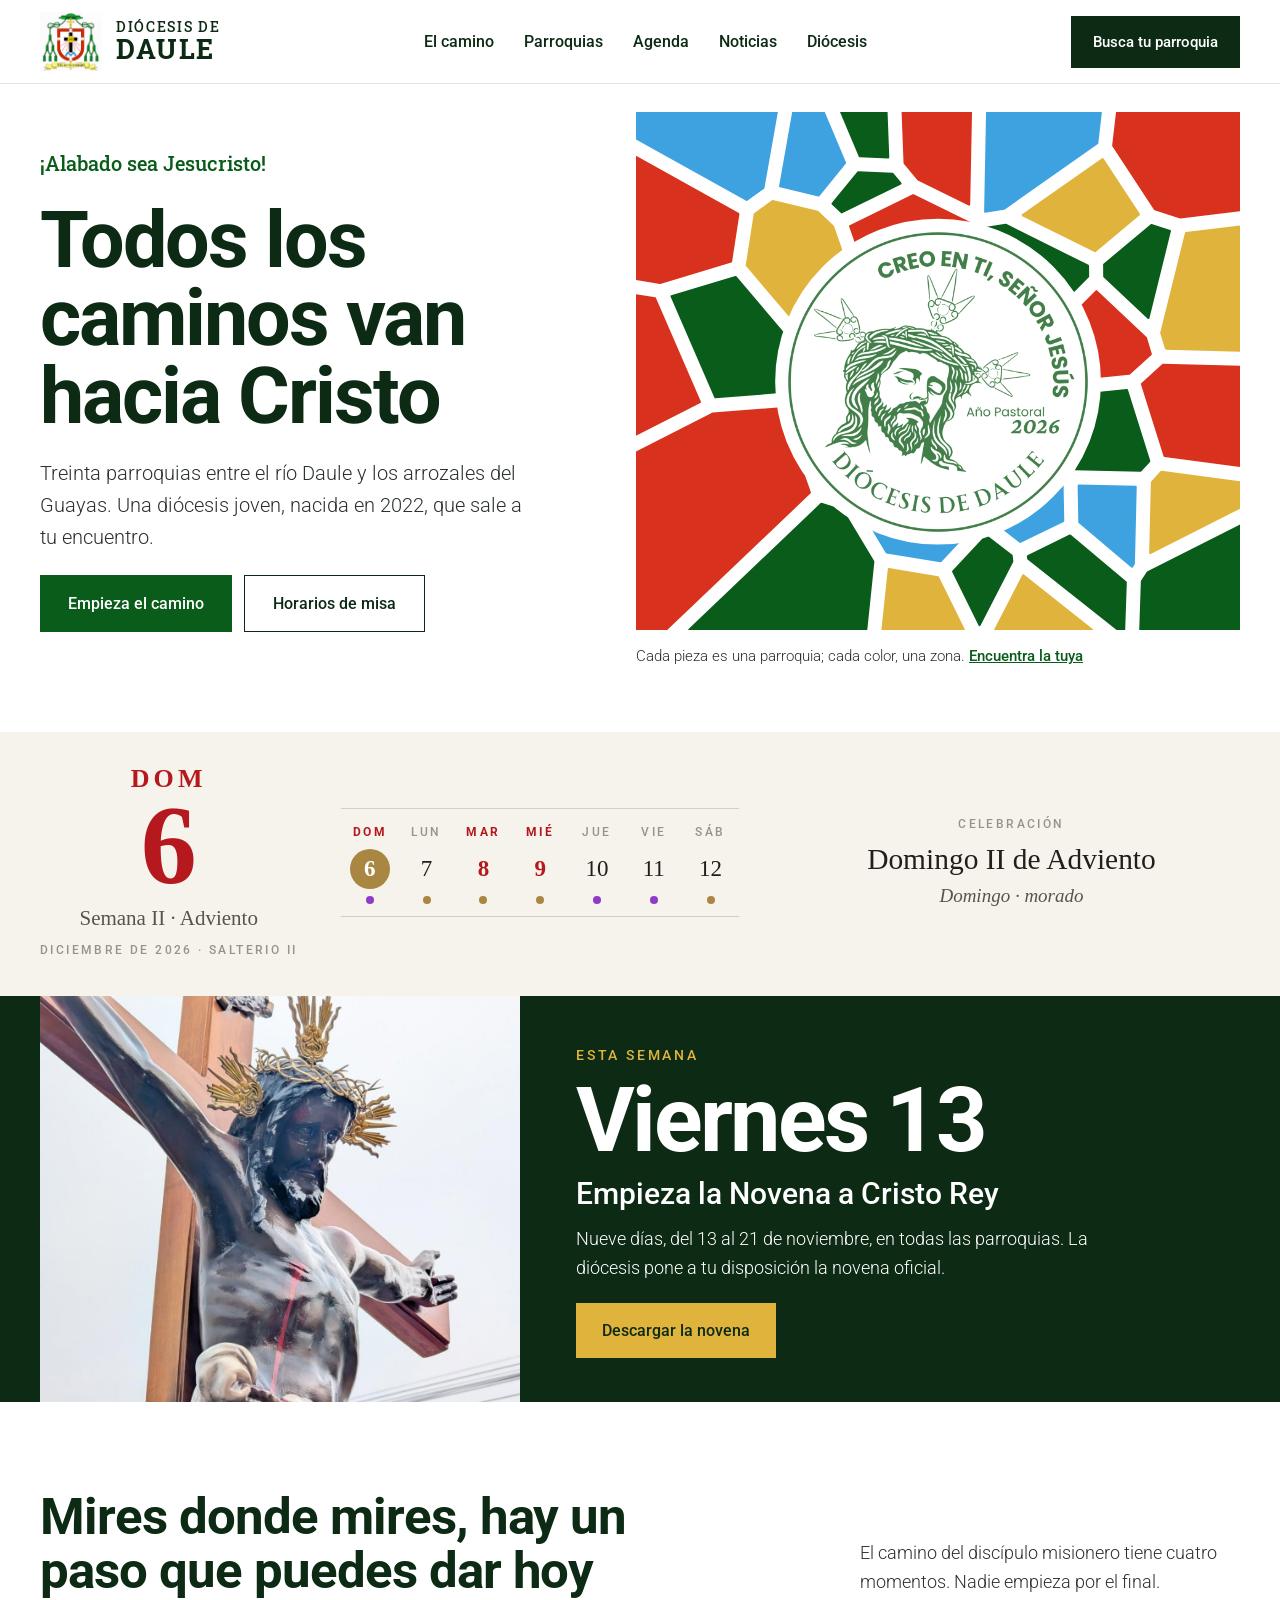
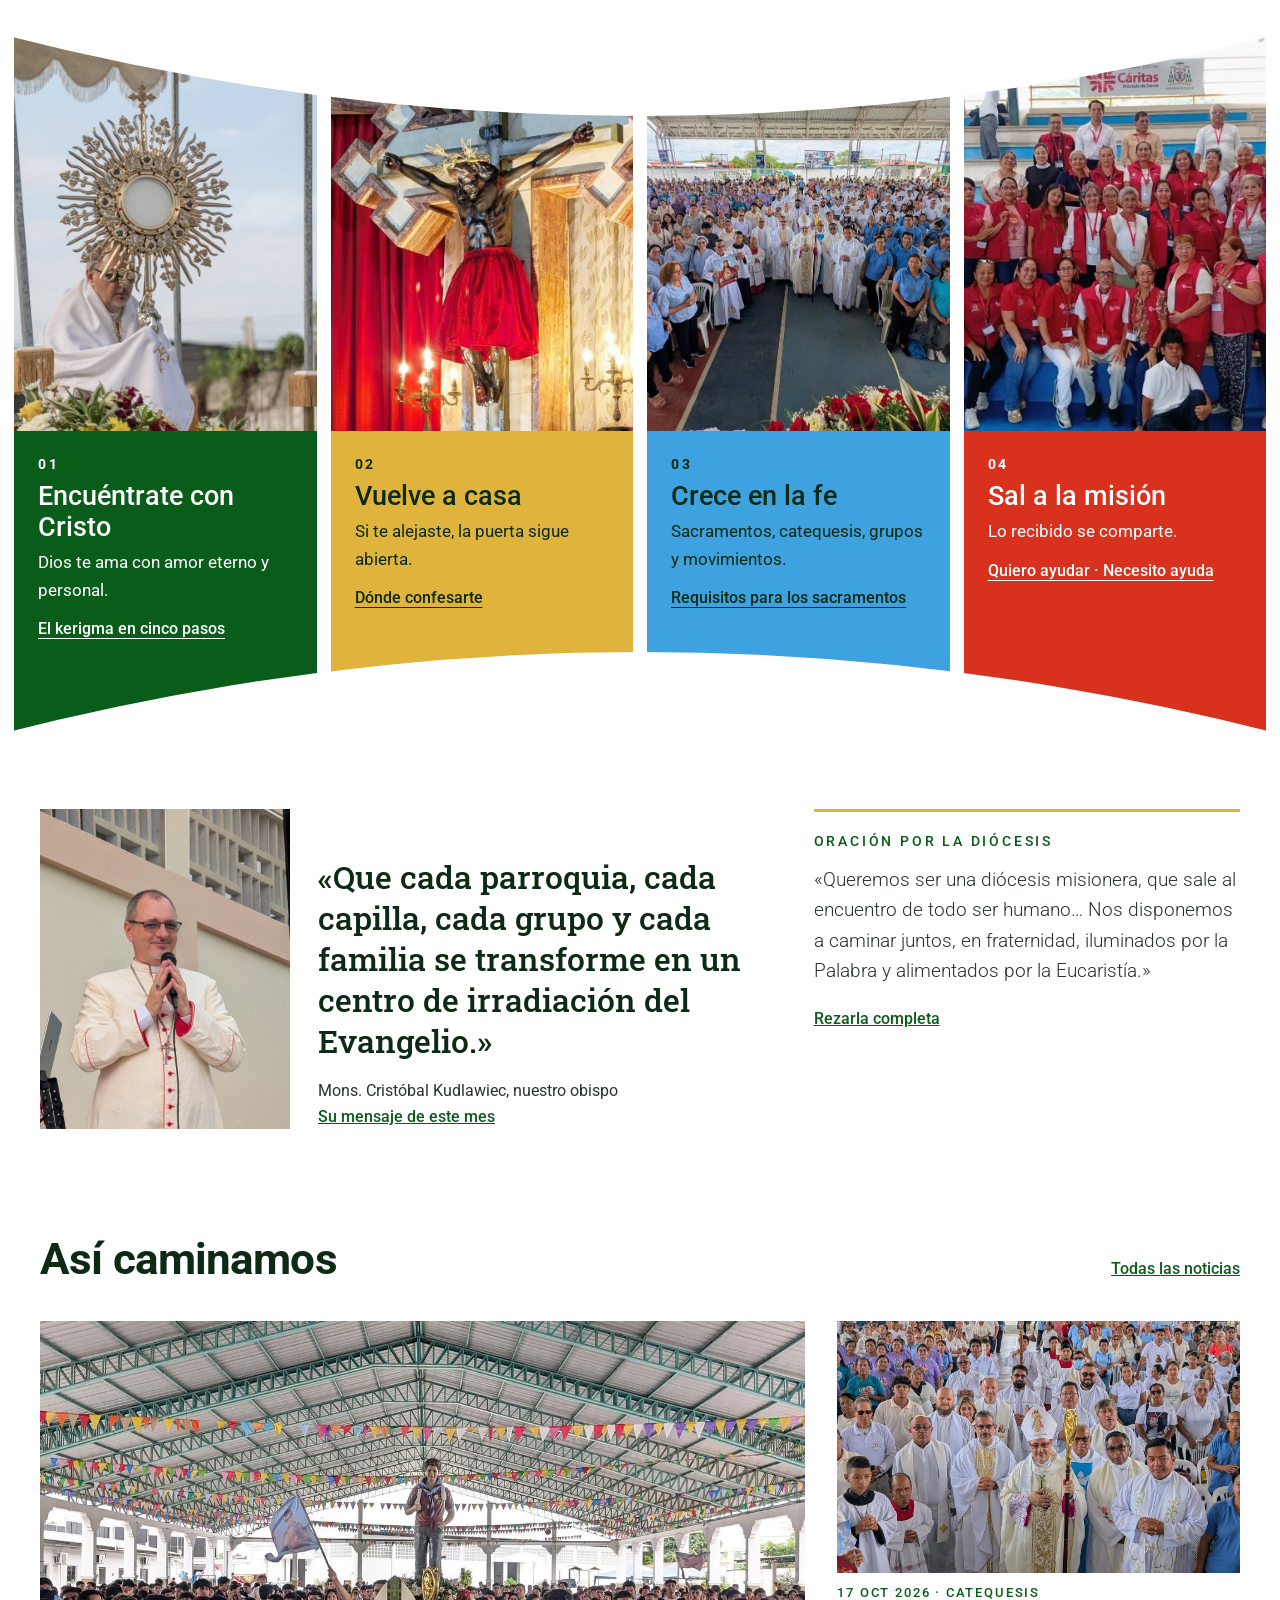
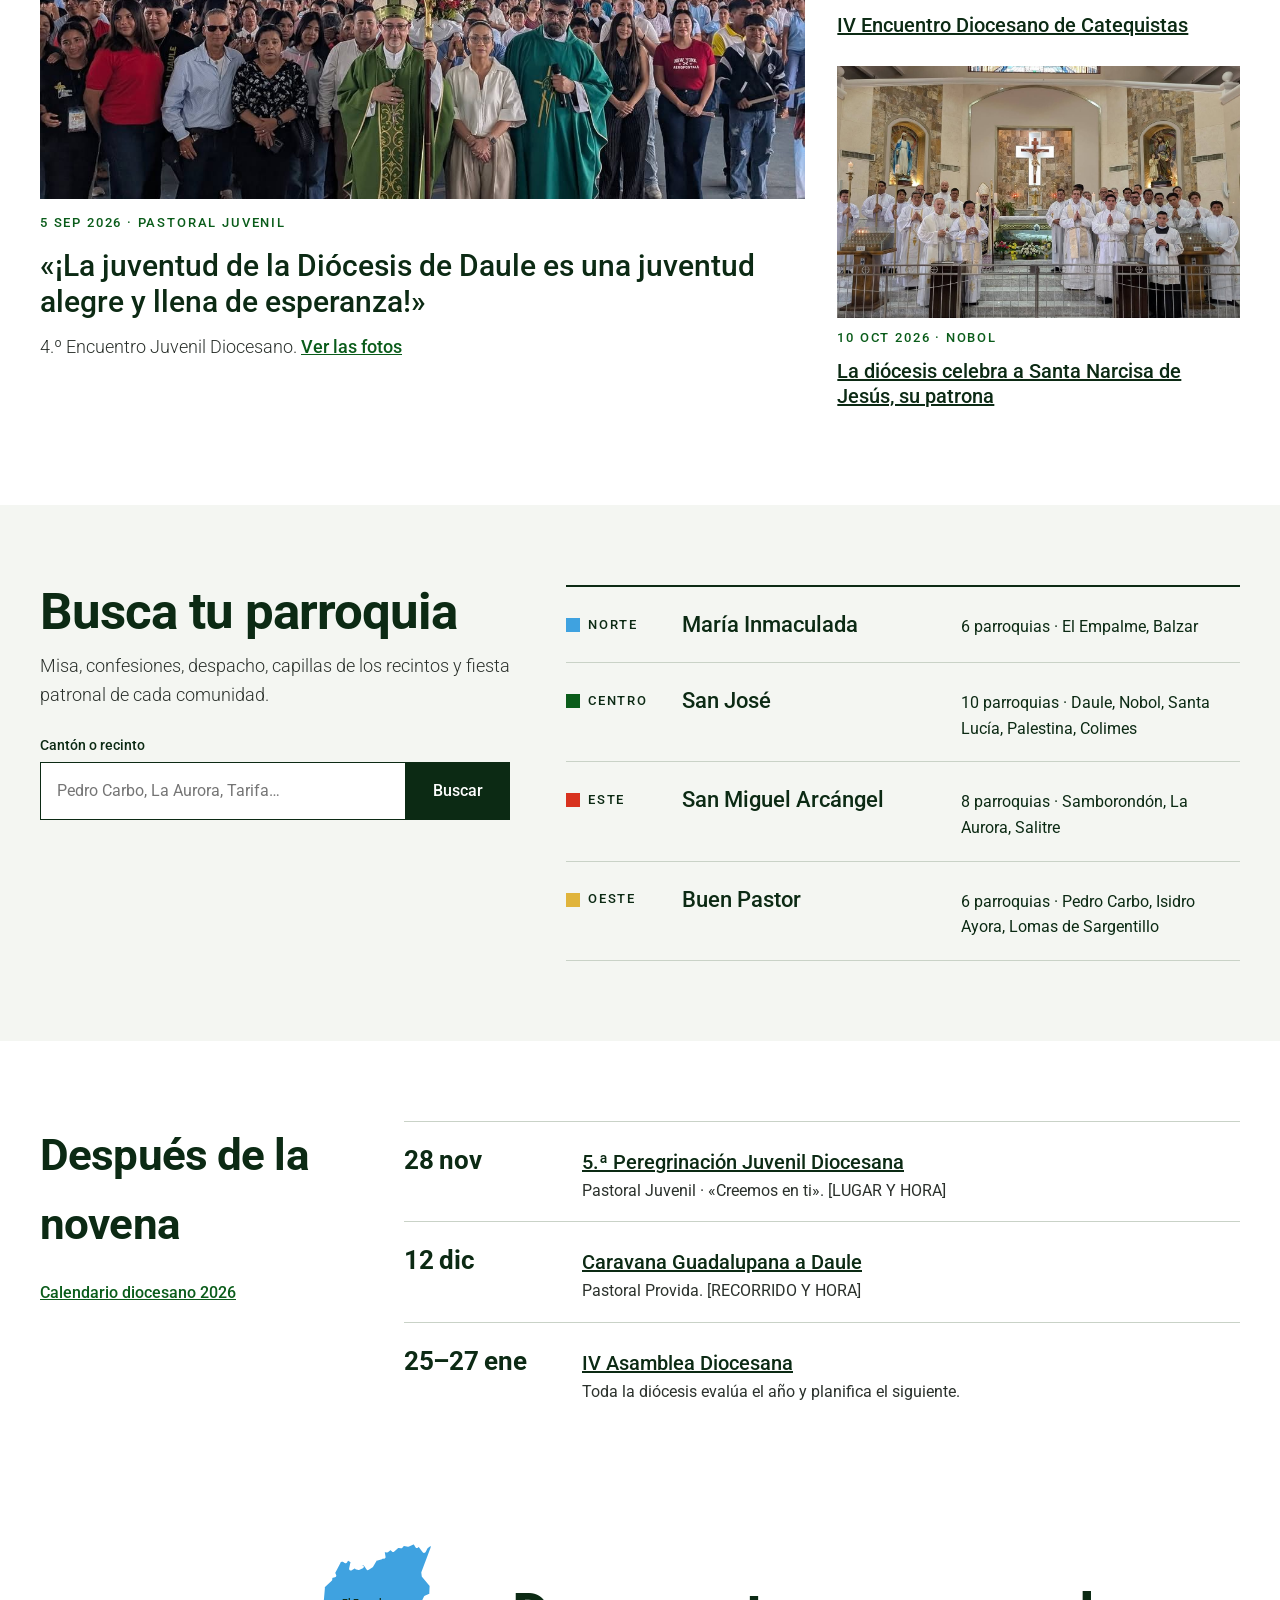
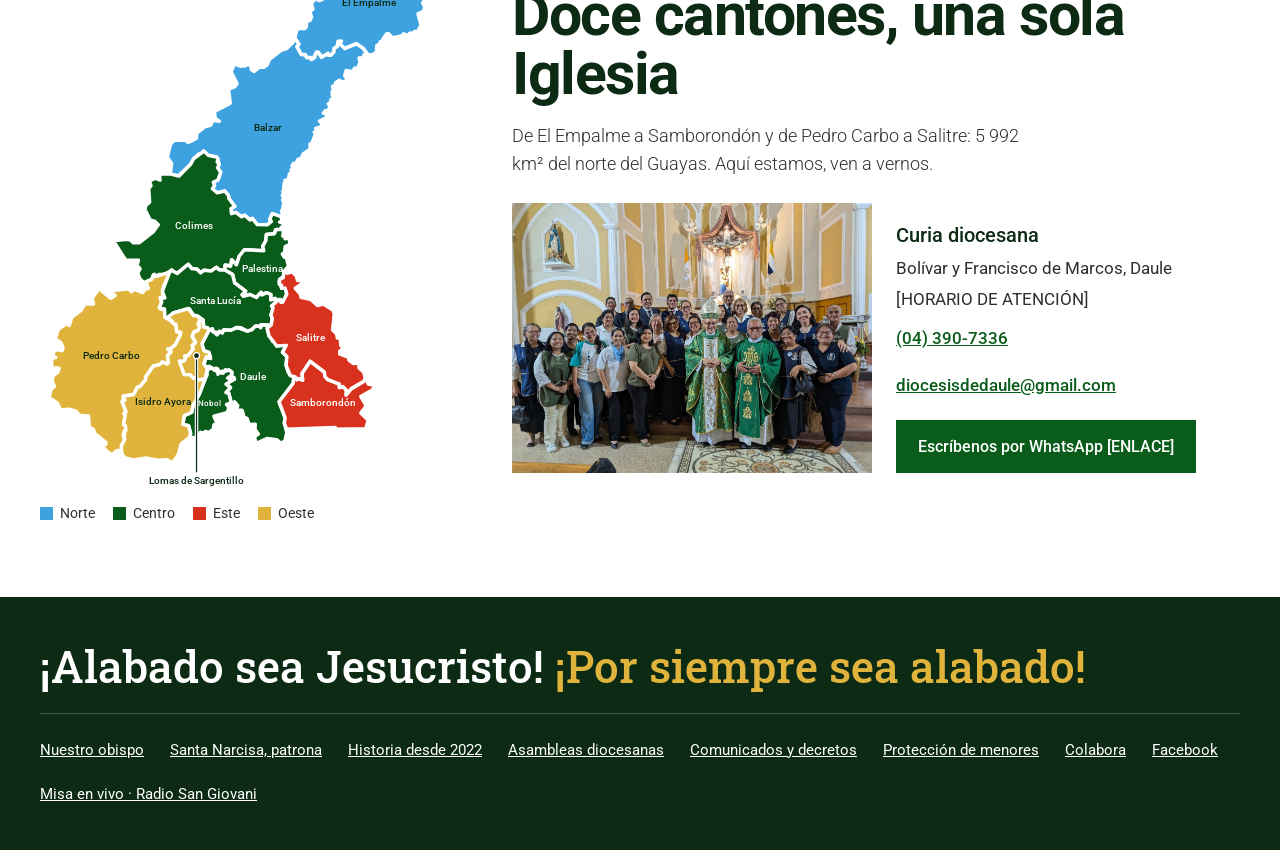
==== commit 0f16d8e6: "Página de parroquias: mapa por cantón, zonas y buscador (30 parroquias) Co-Authored-By: Claude Fable" ====
--- a/index.html
+++ b/index.html
@@ -63,7 +63,7 @@
 </a>
 <nav aria-label="Principal" style="display: flex; flex-wrap: wrap; align-items: center; gap: 4px 30px; font-size: 16px; font-weight: 500">
 <a href="#camino" style="text-decoration: none; color: #0C2A14; padding: 12px 0">El camino</a>
-<a href="#parroquias" style="text-decoration: none; color: #0C2A14; padding: 12px 0">Parroquias</a>
+<a href="parroquias.html" style="text-decoration: none; color: #0C2A14; padding: 12px 0">Parroquias</a>
 <a href="#agenda" style="text-decoration: none; color: #0C2A14; padding: 12px 0">Agenda</a>
 <a href="noticias.html" style="text-decoration: none; color: #0C2A14; padding: 12px 0">Noticias</a>
 <a href="#diocesis" style="text-decoration: none; color: #0C2A14; padding: 12px 0">Diócesis</a>
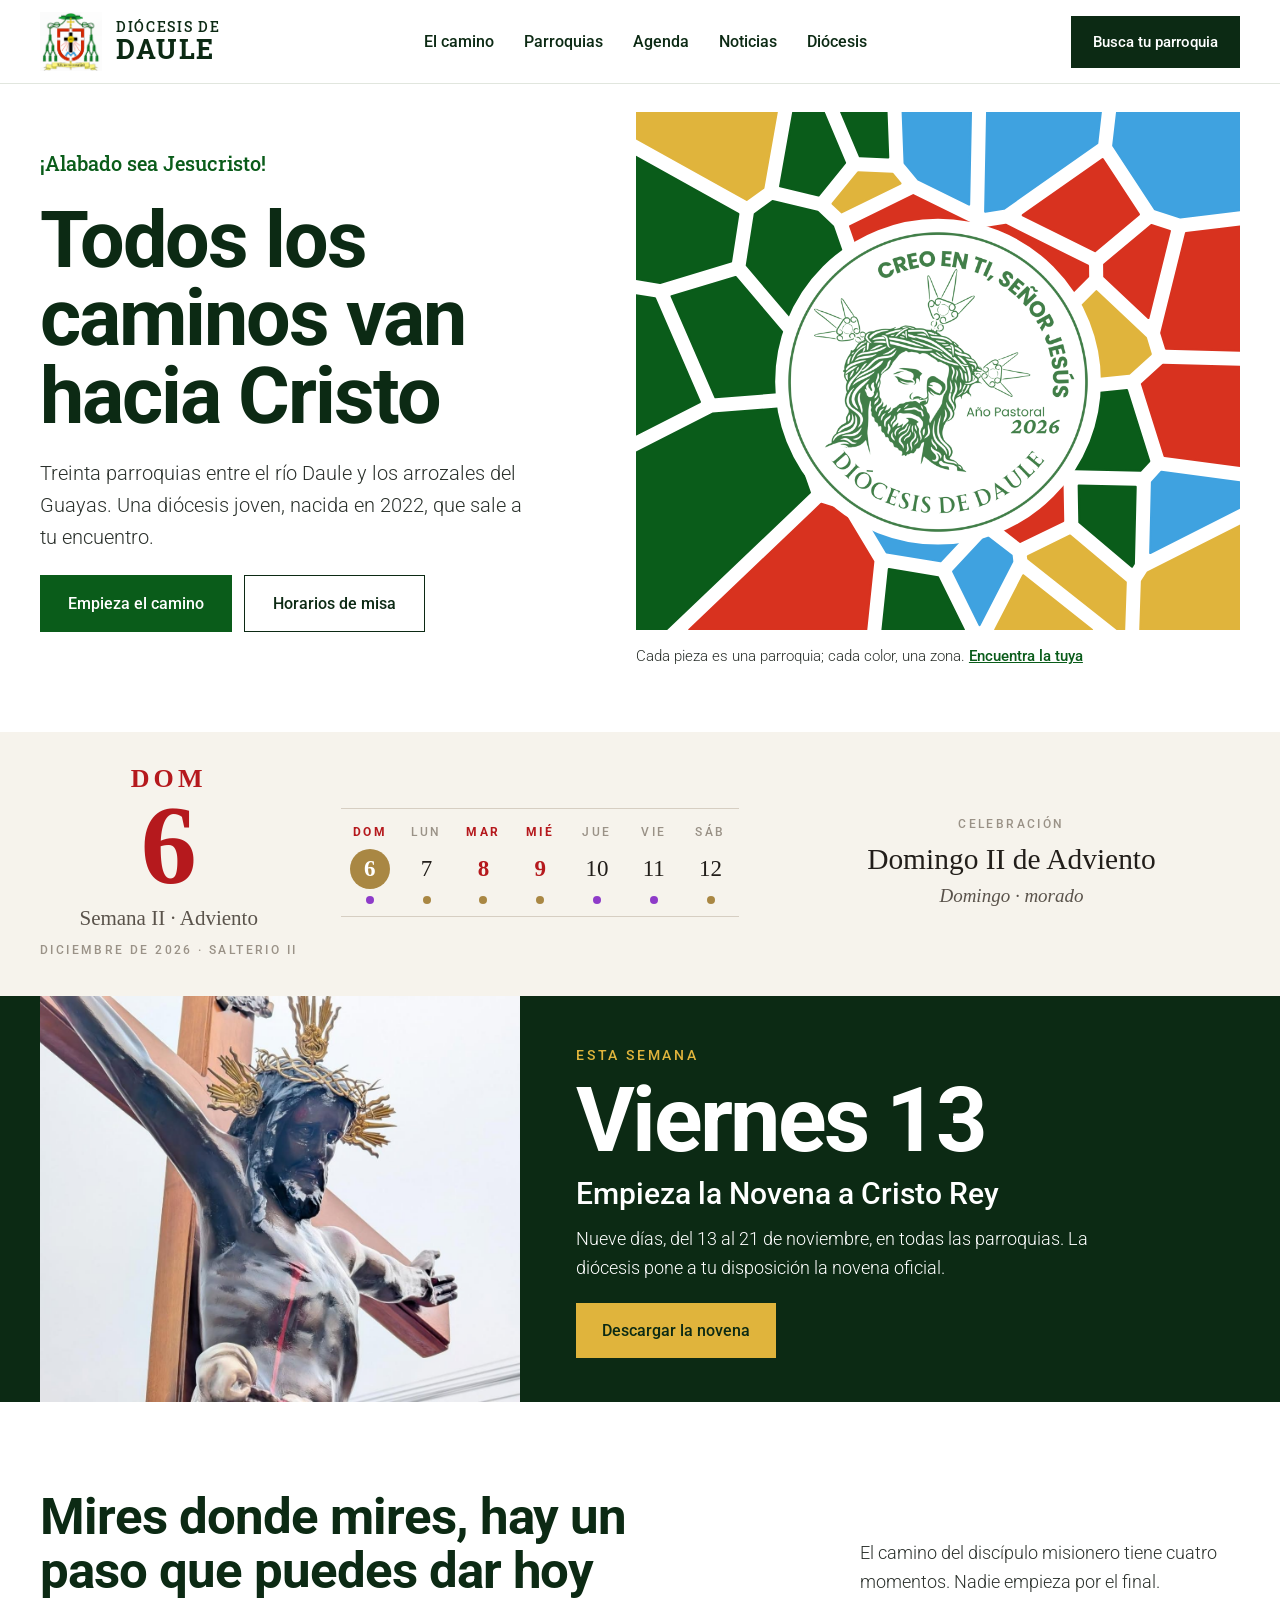
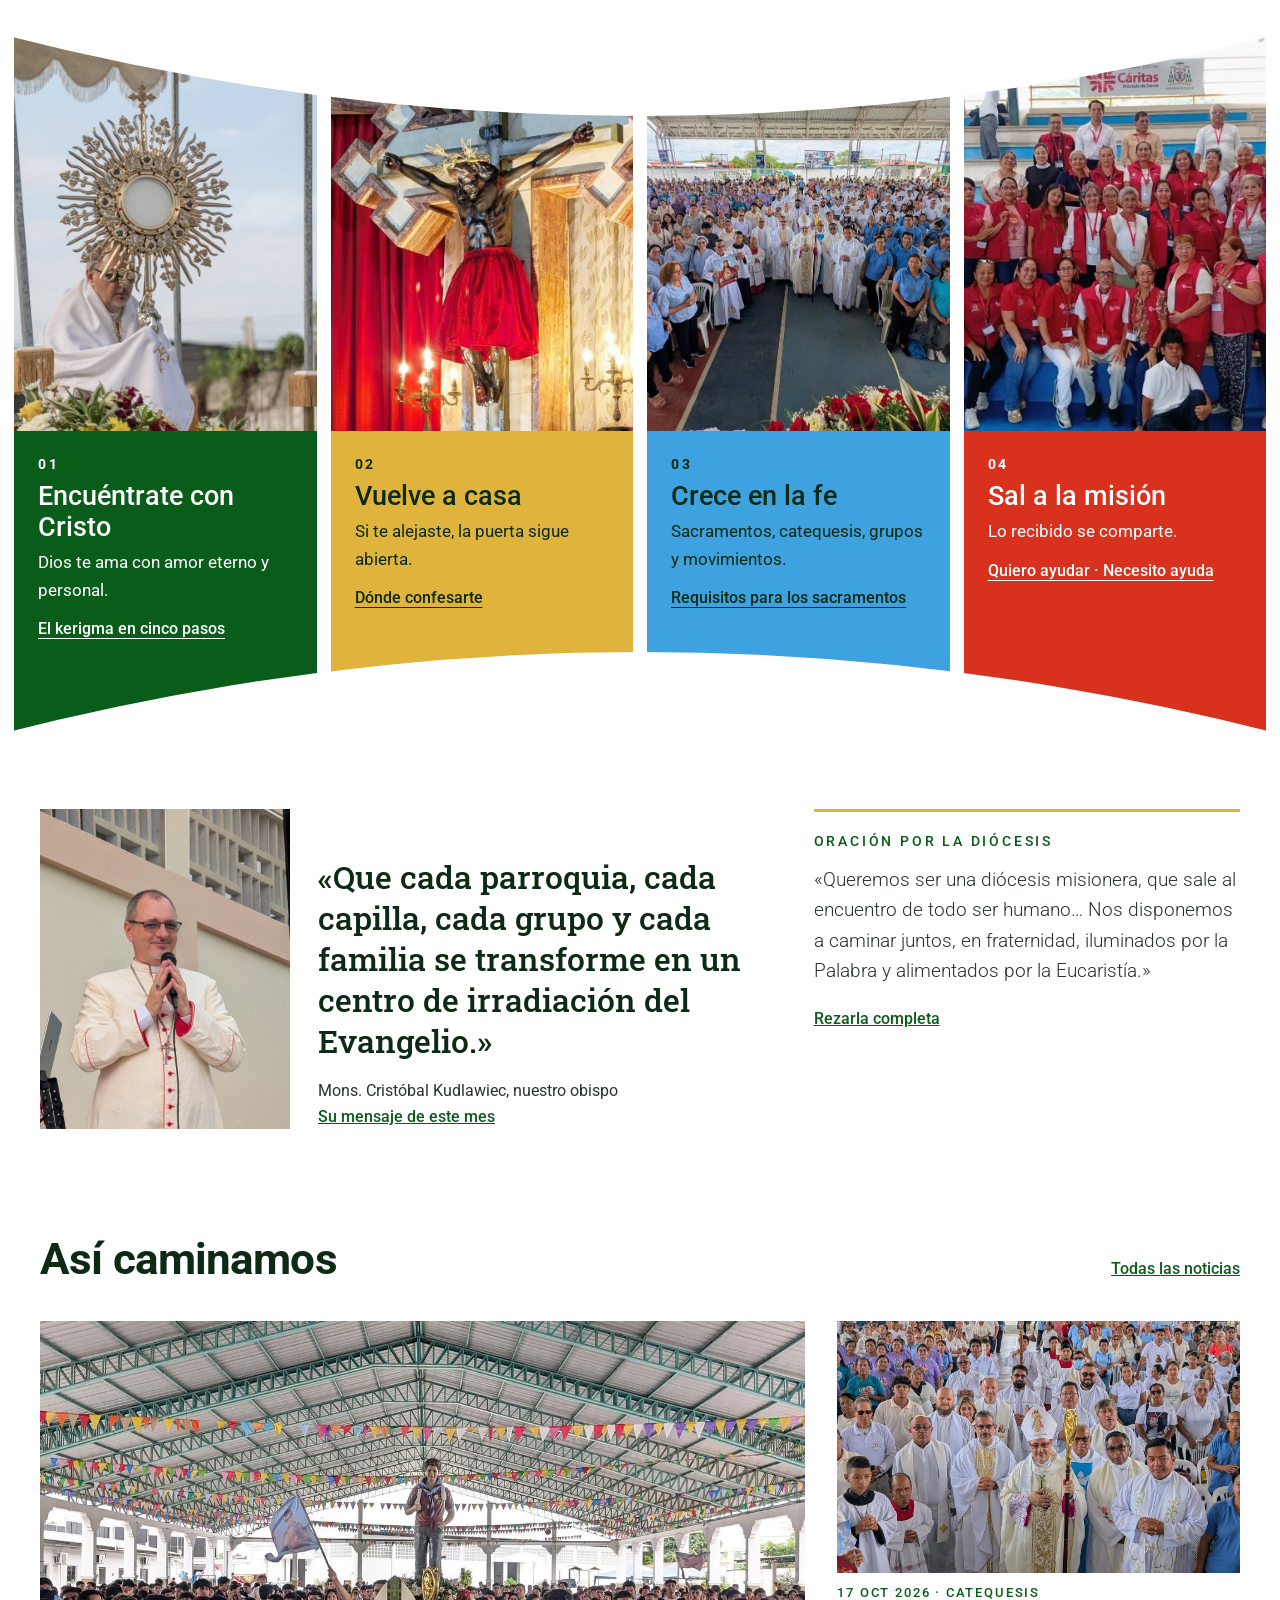
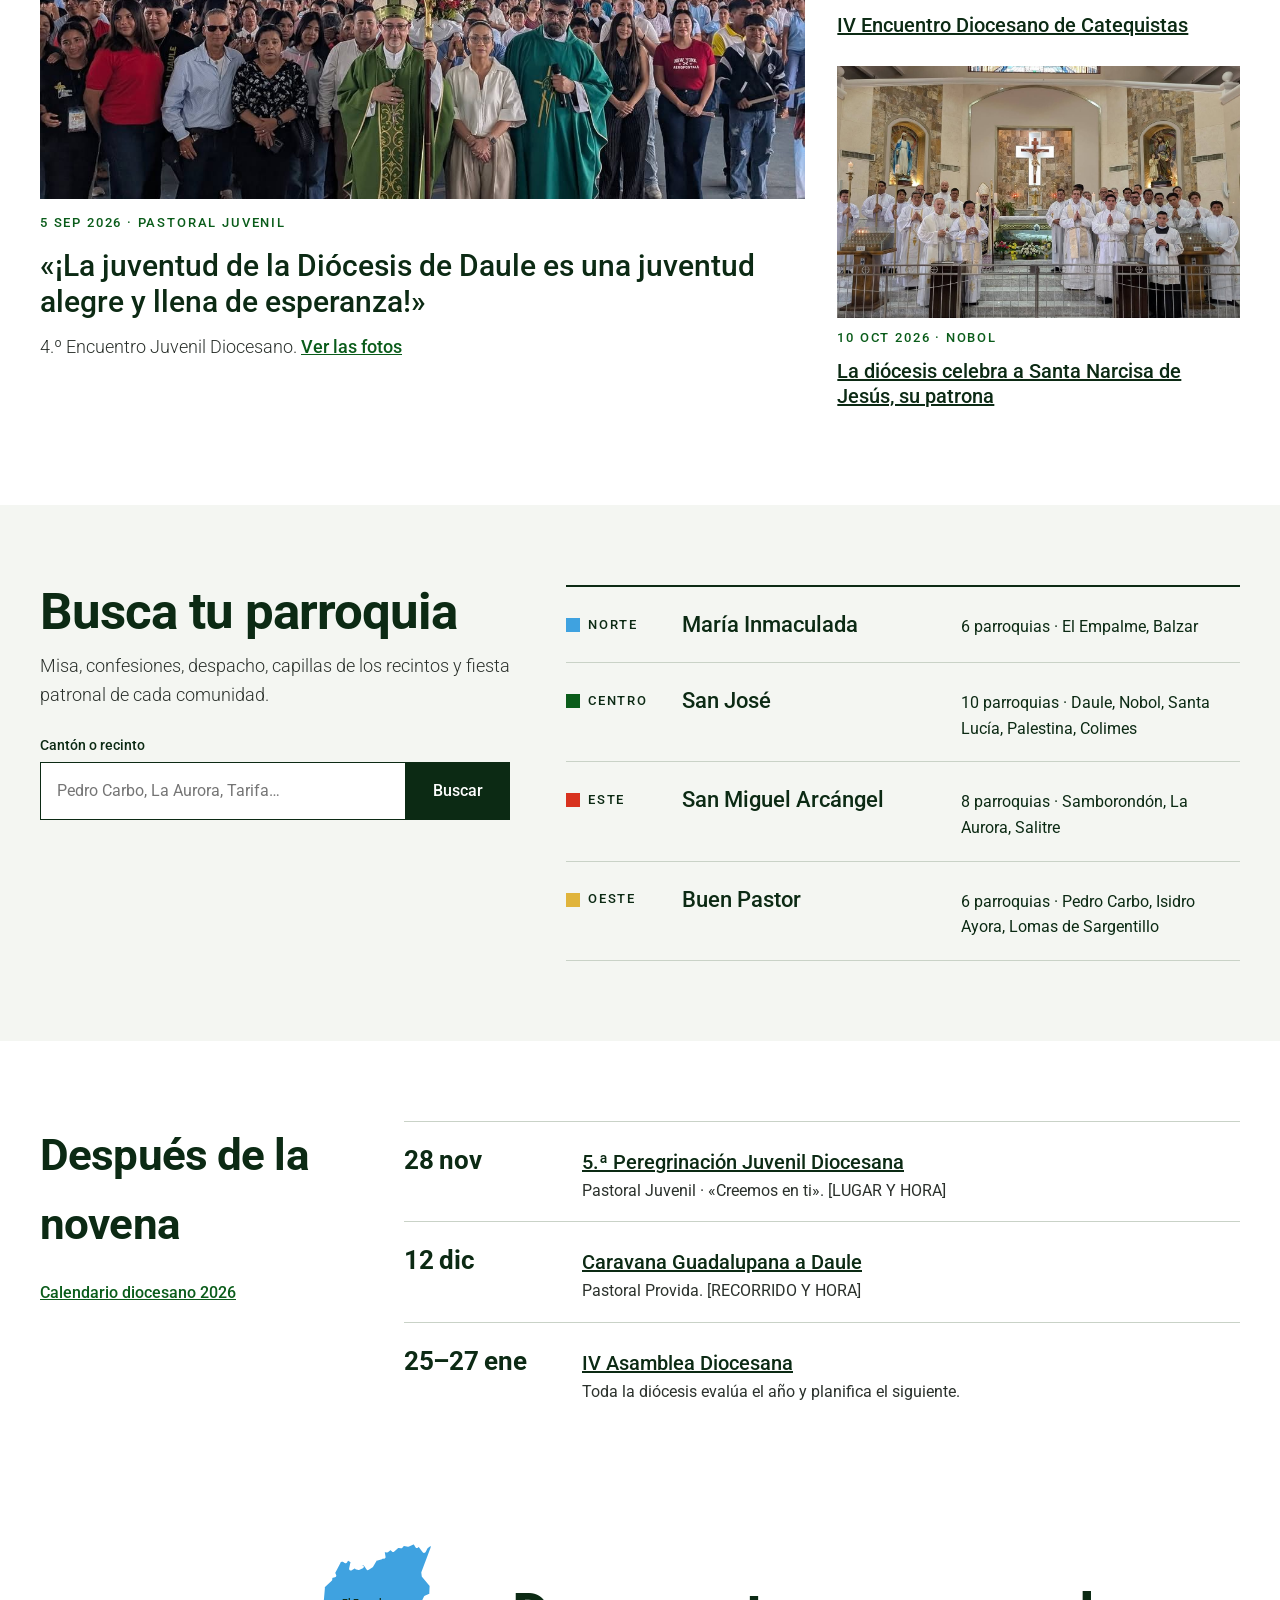
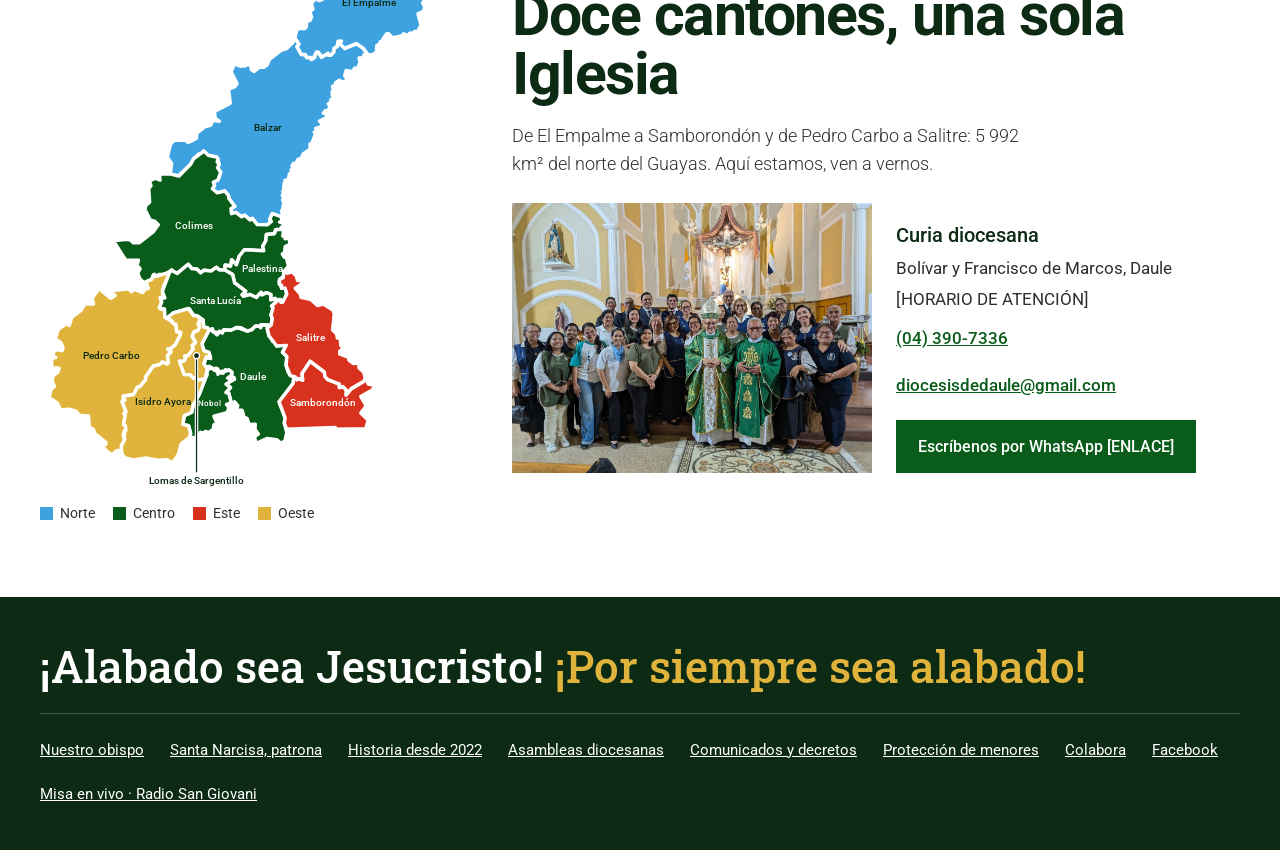
==== commit 0d82e986: "Los cuatro pasos siempre en una fila; en ventanas estrechas, solo foto y título Co-Authored-By: Clau" ====
--- a/index.html
+++ b/index.html
@@ -22,6 +22,8 @@
 .arriba{position:fixed;right:18px;bottom:18px;z-index:60;width:52px;height:52px;border:2px solid #0C2A14;background:#E0B43C;color:#0C2A14;font:700 24px/1 'Roboto',Arial,sans-serif;cursor:pointer;box-shadow:4px 4px 0 #0C2A14;opacity:0;pointer-events:none;transition:opacity .2s}
 .arriba.visible{opacity:1;pointer-events:auto}
 @media (prefers-reduced-motion:reduce){html{scroll-behavior:auto}.arriba{transition:none}}
+/* Los cuatro pasos siempre en una fila; en ventanas estrechas, solo foto y título */
+@media (max-width:1100px){.pasos{gap:8px!important;padding:0 8px!important}.pasos img{height:260px!important}.pasos a>span{padding:14px 14px 84px!important}.pasos a>span>span:nth-child(2){font-size:19px!important}.pasos a>span>span:nth-child(n+3){display:none}}
 /* Hoja del calendario litúrgico (aspecto de la hoja de Manna) */
 .hoja{background:#F6F3EC;font-family:'Palatino Linotype',Palatino,'Book Antiqua','URW Palladio L',Georgia,serif;color:#221E1A}
 .hoja[hidden]{display:none}
@@ -144,7 +146,7 @@
 <p style="margin: 0; max-width: 380px">El camino del discípulo misionero tiene cuatro momentos. Nadie empieza por el final.</p>
 </div>
 <div style="position: relative">
-<div style="display: grid; grid-template-columns: repeat(auto-fit, minmax(250px, 1fr)); gap: 14px; padding: 0 14px">
+<div class="pasos" style="display: grid; grid-template-columns: repeat(4, minmax(0, 1fr)); gap: 14px; padding: 0 14px">
 <a href="#encuentro" style="text-decoration: none; color: #FFFFFF; background: #0A5C1A; display: flex; flex-direction: column">
 <img src="img/corpus-christi.jpg" alt="Custodia con el Santísimo en la procesión de Corpus Christi en Daule" style="width: 100%; height: 400px; object-fit: cover; display: block">
 <span style="padding: 22px 24px 96px; display: flex; flex-direction: column; gap: 6px">
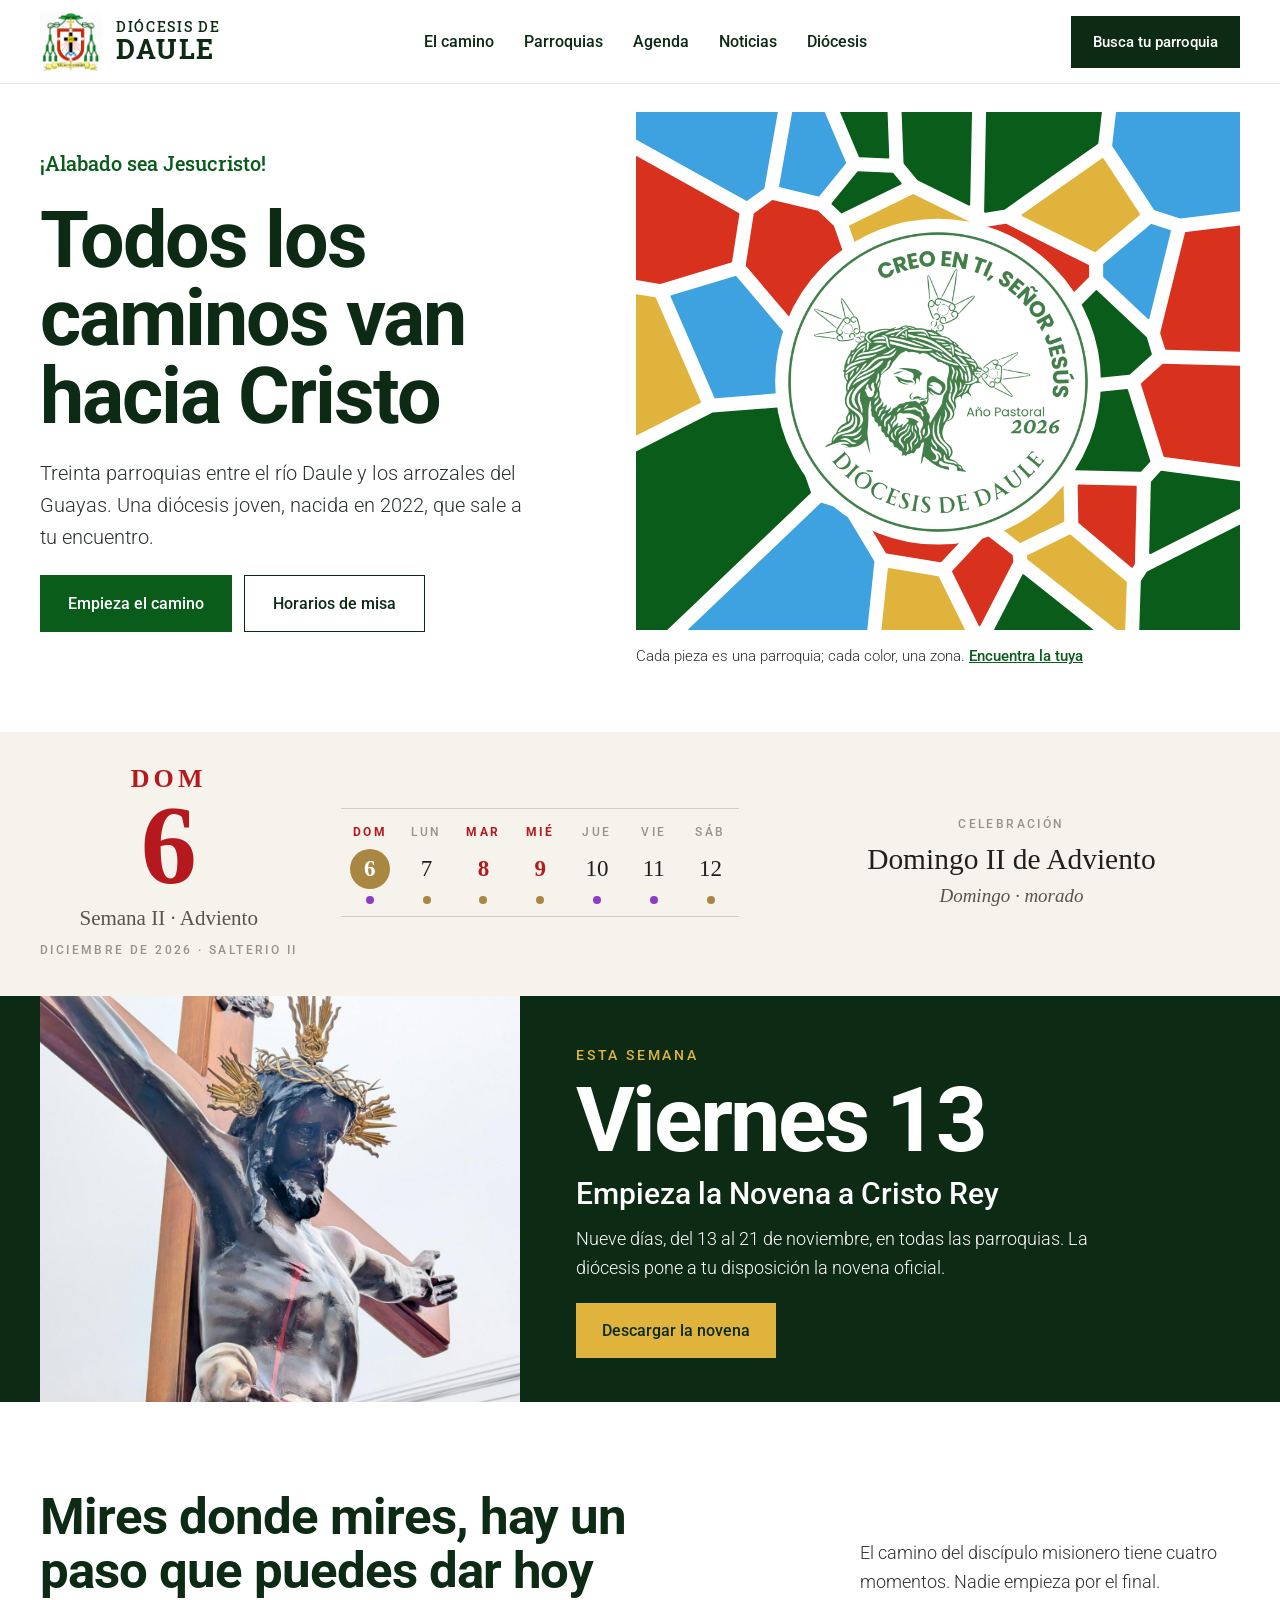
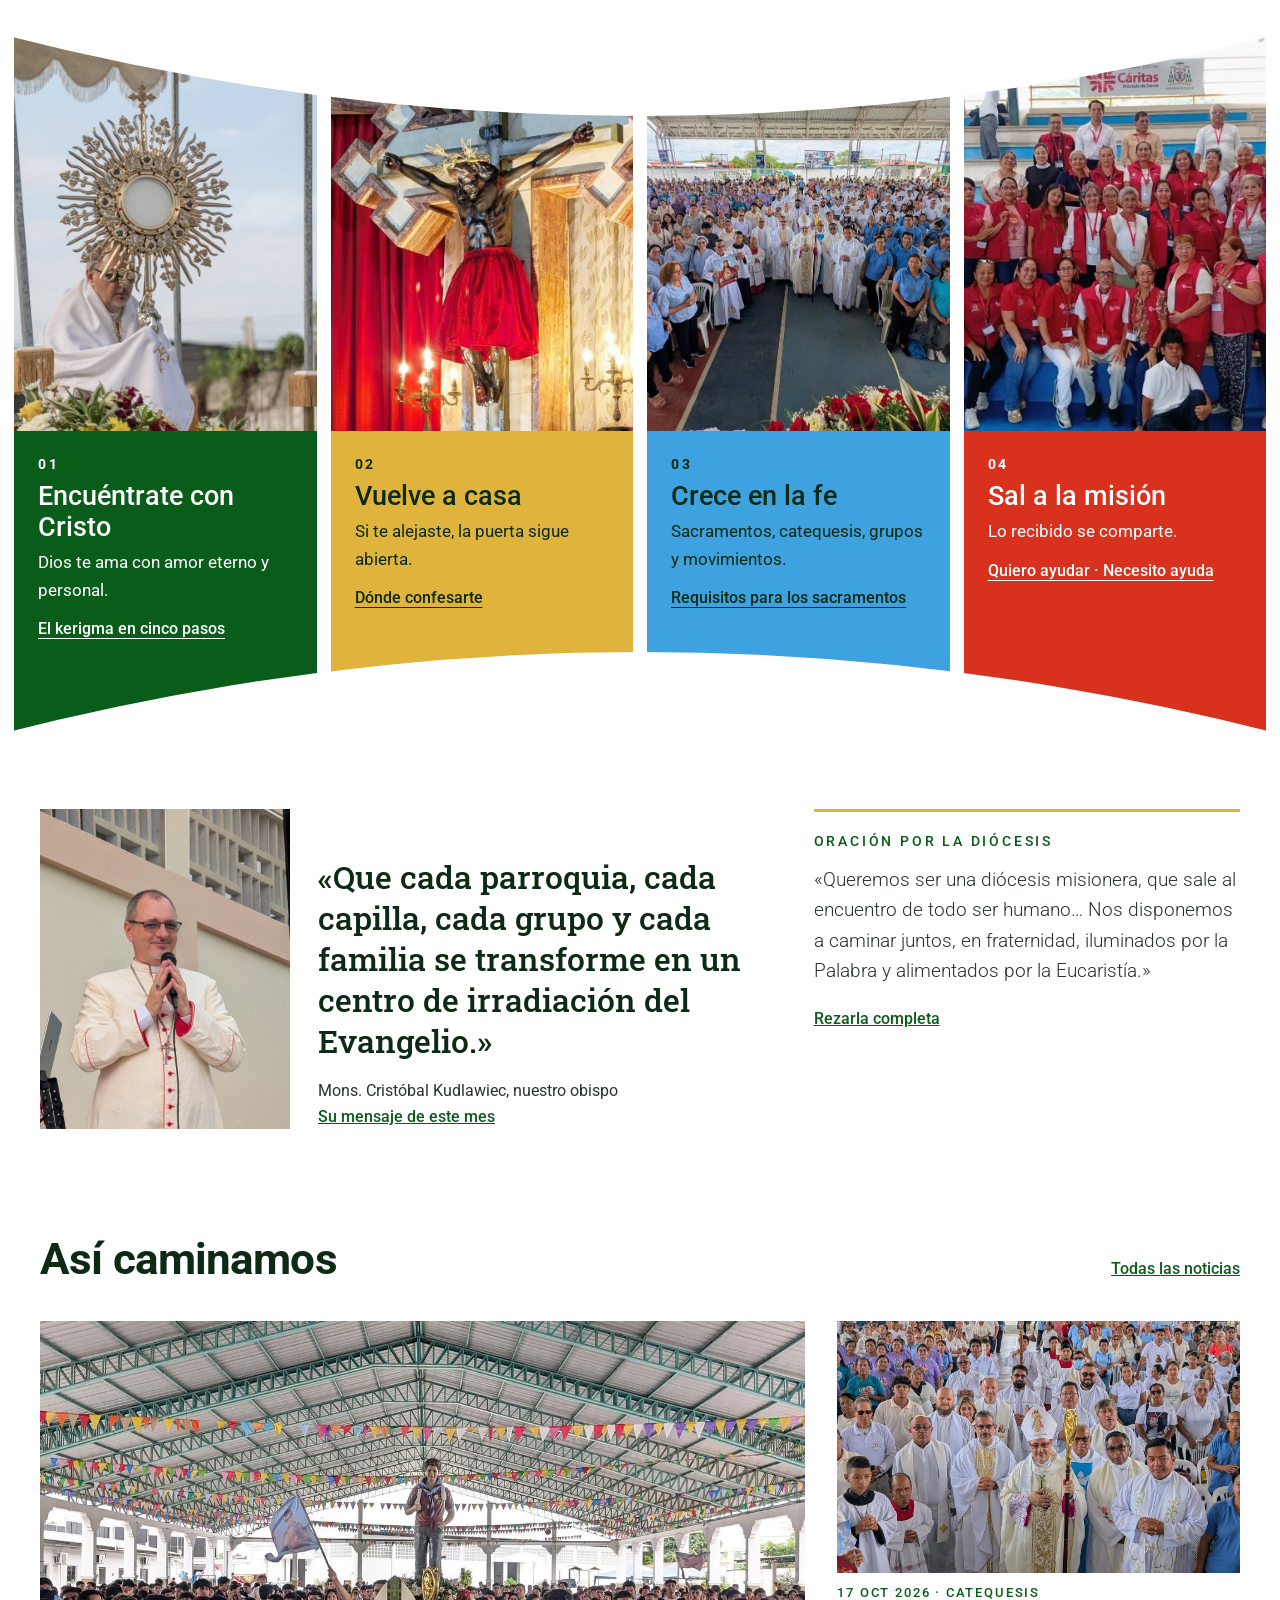
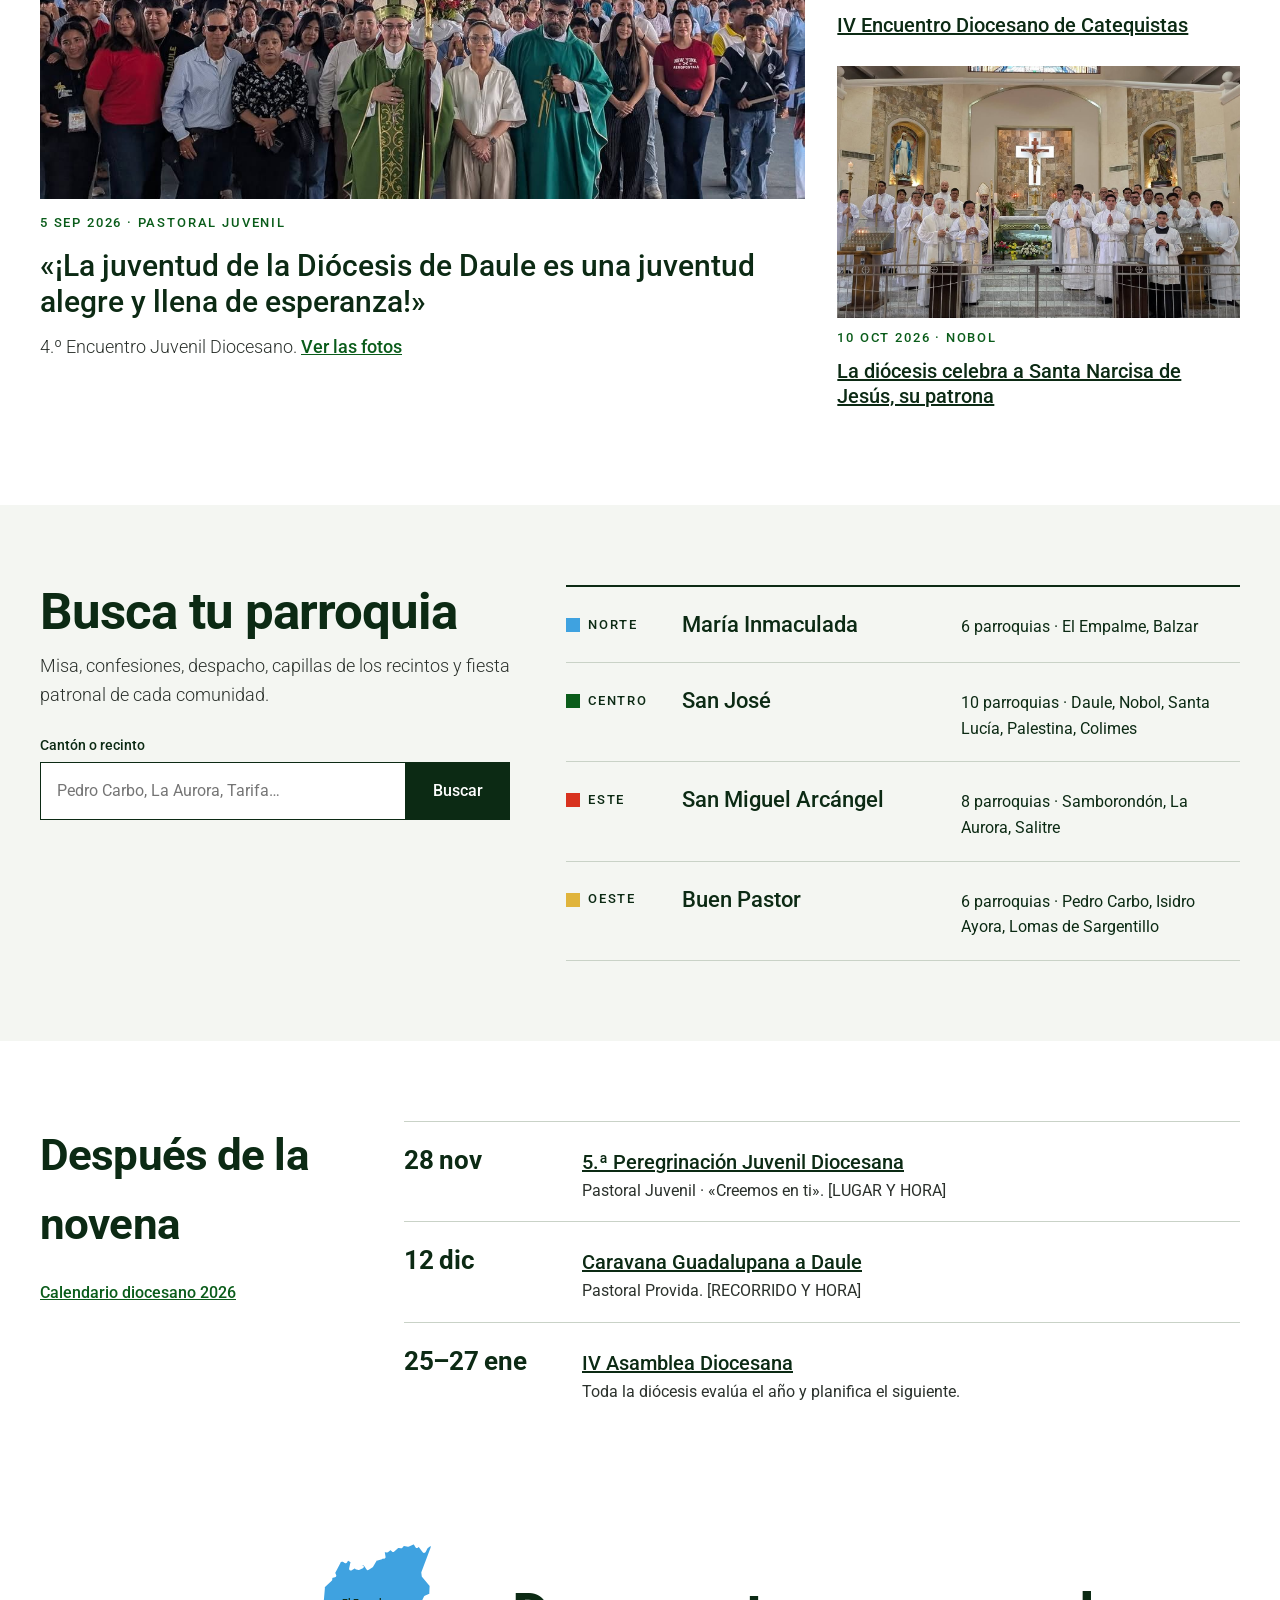
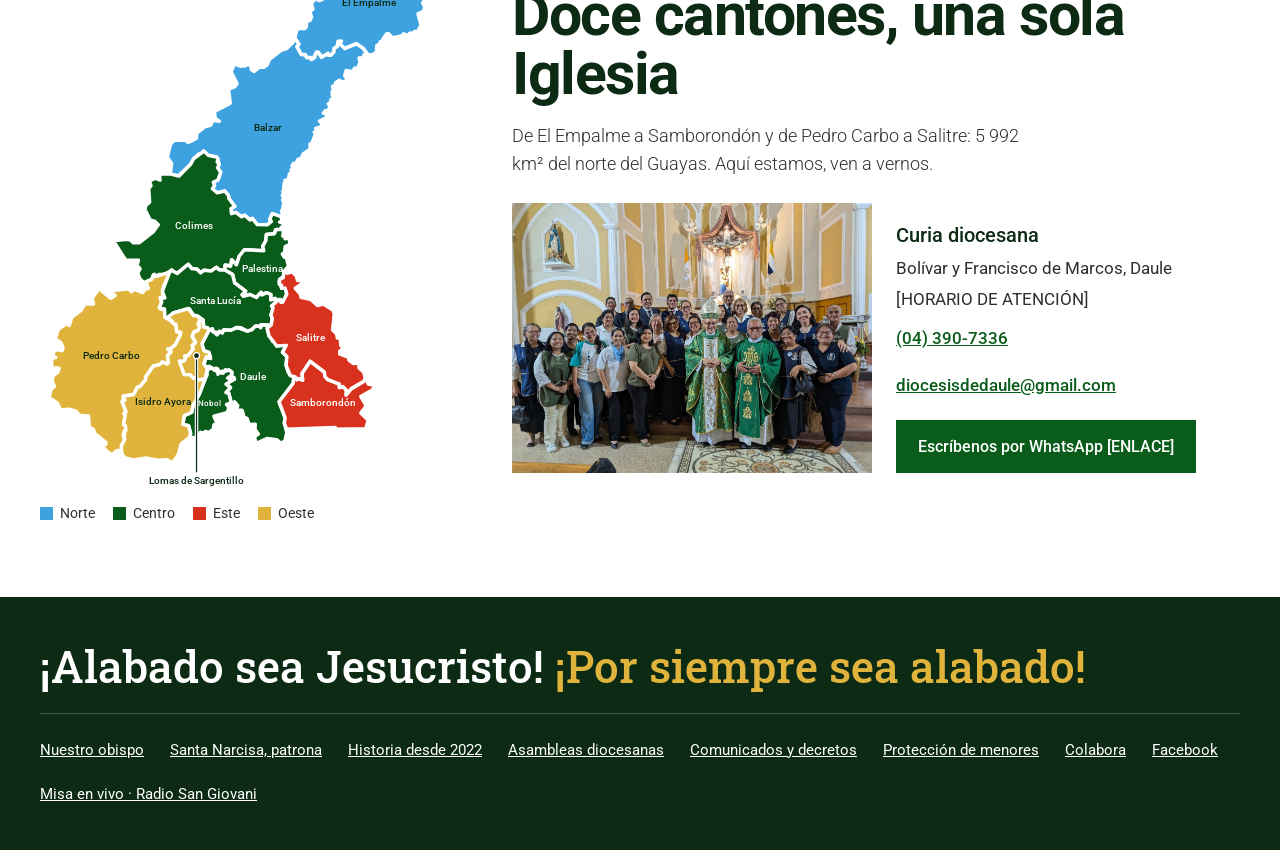
==== commit 283fdbd5: "Agenda, menú del teléfono y enlaces de la portada a las subpáginas - agenda.html: actos de la dióces" ====
--- a/index.html
+++ b/index.html
@@ -16,6 +16,7 @@
 a{color:#0A5C1A}a:hover{color:#0C2A14}
 img{max-width:100%}
 .solo-movil{display:none}
+#m-menu[hidden]{display:none!important}
 @media (max-width: 760px){.solo-pc{display:none}.solo-movil{display:block}}
 html{scroll-behavior:smooth}
 section[id],footer[id],div[id]{scroll-margin-top:92px}
@@ -24,30 +25,8 @@
 @media (prefers-reduced-motion:reduce){html{scroll-behavior:auto}.arriba{transition:none}}
 /* Los cuatro pasos siempre en una fila; en ventanas estrechas, solo foto y título */
 @media (max-width:1100px){.pasos{gap:8px!important;padding:0 8px!important}.pasos img{height:260px!important}.pasos a>span{padding:14px 14px 84px!important}.pasos a>span>span:nth-child(2){font-size:19px!important}.pasos a>span>span:nth-child(n+3){display:none}}
-/* Hoja del calendario litúrgico (aspecto de la hoja de Manna) */
-.hoja{background:#F6F3EC;font-family:'Palatino Linotype',Palatino,'Book Antiqua','URW Palladio L',Georgia,serif;color:#221E1A}
-.hoja[hidden]{display:none}
-.hoja-caja{max-width:1200px;margin:0 auto;padding:34px 24px 36px;display:grid;grid-template-columns:minmax(210px,auto) minmax(0,1fr) minmax(0,1.15fr);gap:20px 44px;align-items:center}
-.hoja-dia{text-align:center}
-.hoja-sem{color:#B5191D;font-weight:700;font-size:26px;letter-spacing:.16em;text-transform:uppercase;line-height:1}
-.hoja-num{color:#B5191D;font-weight:700;font-size:112px;line-height:.95}
-.hoja-tiempo{font-size:21px;color:#5A534B;padding-top:4px}
-.hoja-mes,.hoja-rotulo,.tira-dia{font-family:'Roboto',Arial,sans-serif;text-transform:uppercase;letter-spacing:.2em;font-size:12px;font-weight:500;color:#9A9287}
-.hoja-mes{padding-top:5px}
-.hoja-tira{list-style:none;margin:0;padding:14px 0 12px;display:grid;grid-template-columns:repeat(7,1fr);border-top:1.5px solid #D6CEC2;border-bottom:1.5px solid #D6CEC2;text-align:center}
-.hoja-tira li{display:flex;flex-direction:column;align-items:center;gap:7px}
-.tira-num{font-size:23px;line-height:40px;width:40px;height:40px;border-radius:50%}
-.tira-punto{width:8px;height:8px;border-radius:50%}
-.hoja-tira .fuerte .tira-dia,.hoja-tira .fuerte .tira-num{color:#B5191D;font-weight:700}
-.hoja-tira .hoy .tira-num{background:#A98743;color:#FFFFFF;font-weight:700}
-.hoja-cel{text-align:center}
-.hoja-cel p{margin:0}
-.hoja-nombre{font-size:clamp(23px,2.3vw,31px);line-height:1.18;padding:8px 0 4px}
-.hoja-grado{font-style:italic;font-size:19px;color:#5A534B}
-.hoja-nota{font-size:16px;color:#6B645B;padding-top:8px}
-@media (max-width:1000px){.hoja-caja{grid-template-columns:1fr;max-width:560px;gap:22px;padding:30px 22px 32px}}
-@media (max-width:760px){.hoja-num{font-size:96px}.tira-num{font-size:20px;width:36px;height:36px;line-height:36px}.tira-dia{font-size:11px;letter-spacing:.12em}}
 </style>
+<link rel="stylesheet" href="css/hoja.css">
 </head>
 <body>
 <!-- ===== Versión para ordenador y tableta ===== -->
@@ -66,11 +45,11 @@
 <nav aria-label="Principal" style="display: flex; flex-wrap: wrap; align-items: center; gap: 4px 30px; font-size: 16px; font-weight: 500">
 <a href="#camino" style="text-decoration: none; color: #0C2A14; padding: 12px 0">El camino</a>
 <a href="parroquias.html" style="text-decoration: none; color: #0C2A14; padding: 12px 0">Parroquias</a>
-<a href="#agenda" style="text-decoration: none; color: #0C2A14; padding: 12px 0">Agenda</a>
+<a href="agenda.html" style="text-decoration: none; color: #0C2A14; padding: 12px 0">Agenda</a>
 <a href="noticias.html" style="text-decoration: none; color: #0C2A14; padding: 12px 0">Noticias</a>
 <a href="#diocesis" style="text-decoration: none; color: #0C2A14; padding: 12px 0">Diócesis</a>
 </nav>
-<a href="#parroquias" style="text-decoration: none; background: #0C2A14; color: #FFFFFF; padding: 14px 22px; font-size: 15px; font-weight: 500">Busca tu parroquia</a>
+<a href="parroquias.html" style="text-decoration: none; background: #0C2A14; color: #FFFFFF; padding: 14px 22px; font-size: 15px; font-weight: 500">Busca tu parroquia</a>
 </div>
 </header>
 
@@ -81,7 +60,7 @@
 <p style="margin: 0; font-size: 20px; max-width: 500px">Treinta parroquias entre el río Daule y los arrozales del Guayas. Una diócesis joven, nacida en 2022, que sale a tu encuentro.</p>
 <div style="display: flex; flex-wrap: wrap; gap: 12px">
 <a href="#camino" style="text-decoration: none; background: #0A5C1A; color: #FFFFFF; font-weight: 500; padding: 16px 28px; font-size: 16px">Empieza el camino</a>
-<a href="#parroquias" style="text-decoration: none; color: #0C2A14; font-weight: 500; padding: 15px 28px; border: 1px solid #0C2A14; font-size: 16px">Horarios de misa</a>
+<a href="parroquias.html" style="text-decoration: none; color: #0C2A14; font-weight: 500; padding: 15px 28px; border: 1px solid #0C2A14; font-size: 16px">Horarios de misa</a>
 </div>
 </div>
 <div style="flex: 1.15 1 480px; max-width: 640px; margin: 0 auto">
@@ -121,7 +100,7 @@
 </svg>
 <img src="img/sello-ano-pastoral.png" alt="Sello del Año Pastoral 2026: rostro del Señor de los Milagros con el lema Creo en ti, Señor Jesús" style="position: absolute; left: 24.5%; top: 22.4%; width: 51%; height: auto">
 </div>
-<p style="margin: 14px 0 0; font-size: 15px">Cada pieza es una parroquia; cada color, una zona. <a href="#parroquias" style="font-weight: 500">Encuentra la tuya</a></p>
+<p style="margin: 14px 0 0; font-size: 15px">Cada pieza es una parroquia; cada color, una zona. <a href="parroquias.html" style="font-weight: 500">Encuentra la tuya</a></p>
 </div>
 </section>
 
@@ -207,7 +186,7 @@
 <section id="vida" style="max-width: 1200px; margin: 0 auto; padding: 72px 24px 24px">
 <div style="display: flex; flex-wrap: wrap; align-items: baseline; justify-content: space-between; gap: 12px; margin-bottom: 26px">
 <h2 style="margin: 0; font-weight: 700; font-size: clamp(30px, 3.4vw, 44px); letter-spacing: -0.02em; color: #0C2A14">Así caminamos</h2>
-<a href="#noticias-todas" style="font-weight: 500; font-size: 16px; padding: 10px 0">Todas las noticias</a>
+<a href="noticias.html" style="font-weight: 500; font-size: 16px; padding: 10px 0">Todas las noticias</a>
 </div>
 <div style="display: flex; flex-wrap: wrap; gap: 32px">
 <article style="flex: 2 1 560px; display: flex; flex-direction: column; gap: 14px">
@@ -244,22 +223,22 @@
 </form>
 </div>
 <ul style="flex: 1.4 1 520px; list-style: none; margin: 0; padding: 0; border-top: 2px solid #0C2A14">
-<li style="border-bottom: 1px solid #C9D2C7"><a href="#zona-norte" style="text-decoration: none; color: #0C2A14; display: flex; flex-wrap: wrap; align-items: baseline; gap: 4px 20px; padding: 20px 0">
+<li style="border-bottom: 1px solid #C9D2C7"><a href="parroquias.html?zona=norte" style="text-decoration: none; color: #0C2A14; display: flex; flex-wrap: wrap; align-items: baseline; gap: 4px 20px; padding: 20px 0">
 <span style="flex: 0 0 96px; display: flex; align-items: center; gap: 8px; font-size: 13px; font-weight: 500; letter-spacing: 0.14em; text-transform: uppercase"><span aria-hidden="true" style="width: 14px; height: 14px; background: #3FA2E0; display: inline-block"></span>Norte</span>
 <span style="flex: 1 1 200px; font-weight: 500; font-size: 22px">María Inmaculada</span>
 <span style="flex: 1 1 220px; font-size: 16px; font-weight: 400">6 parroquias · El Empalme, Balzar</span>
 </a></li>
-<li style="border-bottom: 1px solid #C9D2C7"><a href="#zona-centro" style="text-decoration: none; color: #0C2A14; display: flex; flex-wrap: wrap; align-items: baseline; gap: 4px 20px; padding: 20px 0">
+<li style="border-bottom: 1px solid #C9D2C7"><a href="parroquias.html?zona=centro" style="text-decoration: none; color: #0C2A14; display: flex; flex-wrap: wrap; align-items: baseline; gap: 4px 20px; padding: 20px 0">
 <span style="flex: 0 0 96px; display: flex; align-items: center; gap: 8px; font-size: 13px; font-weight: 500; letter-spacing: 0.14em; text-transform: uppercase"><span aria-hidden="true" style="width: 14px; height: 14px; background: #0A5C1A; display: inline-block"></span>Centro</span>
 <span style="flex: 1 1 200px; font-weight: 500; font-size: 22px">San José</span>
 <span style="flex: 1 1 220px; font-size: 16px; font-weight: 400">10 parroquias · Daule, Nobol, Santa Lucía, Palestina, Colimes</span>
 </a></li>
-<li style="border-bottom: 1px solid #C9D2C7"><a href="#zona-este" style="text-decoration: none; color: #0C2A14; display: flex; flex-wrap: wrap; align-items: baseline; gap: 4px 20px; padding: 20px 0">
+<li style="border-bottom: 1px solid #C9D2C7"><a href="parroquias.html?zona=este" style="text-decoration: none; color: #0C2A14; display: flex; flex-wrap: wrap; align-items: baseline; gap: 4px 20px; padding: 20px 0">
 <span style="flex: 0 0 96px; display: flex; align-items: center; gap: 8px; font-size: 13px; font-weight: 500; letter-spacing: 0.14em; text-transform: uppercase"><span aria-hidden="true" style="width: 14px; height: 14px; background: #D8321F; display: inline-block"></span>Este</span>
 <span style="flex: 1 1 200px; font-weight: 500; font-size: 22px">San Miguel Arcángel</span>
 <span style="flex: 1 1 220px; font-size: 16px; font-weight: 400">8 parroquias · Samborondón, La Aurora, Salitre</span>
 </a></li>
-<li style="border-bottom: 1px solid #C9D2C7"><a href="#zona-oeste" style="text-decoration: none; color: #0C2A14; display: flex; flex-wrap: wrap; align-items: baseline; gap: 4px 20px; padding: 20px 0">
+<li style="border-bottom: 1px solid #C9D2C7"><a href="parroquias.html?zona=oeste" style="text-decoration: none; color: #0C2A14; display: flex; flex-wrap: wrap; align-items: baseline; gap: 4px 20px; padding: 20px 0">
 <span style="flex: 0 0 96px; display: flex; align-items: center; gap: 8px; font-size: 13px; font-weight: 500; letter-spacing: 0.14em; text-transform: uppercase"><span aria-hidden="true" style="width: 14px; height: 14px; background: #E0B43C; display: inline-block"></span>Oeste</span>
 <span style="flex: 1 1 200px; font-weight: 500; font-size: 22px">Buen Pastor</span>
 <span style="flex: 1 1 220px; font-size: 16px; font-weight: 400">6 parroquias · Pedro Carbo, Isidro Ayora, Lomas de Sargentillo</span>
@@ -271,16 +250,16 @@
 <section id="agenda" style="max-width: 1200px; margin: 0 auto; padding: 80px 24px 88px; display: flex; flex-wrap: wrap; gap: 24px 64px">
 <div style="flex: 0 1 300px; display: flex; flex-direction: column; gap: 10px">
 <h2 style="margin: 0; font-weight: 700; font-size: clamp(30px, 3.4vw, 44px); letter-spacing: -0.02em; color: #0C2A14">Después de la novena</h2>
-<a href="#agenda-completa" style="font-weight: 500; font-size: 16px; padding: 10px 0">Calendario diocesano 2026</a>
+<a href="agenda.html" style="font-weight: 500; font-size: 16px; padding: 10px 0">Calendario diocesano 2026</a>
 </div>
 <ul style="flex: 1 1 560px; list-style: none; margin: 0; padding: 0">
 <li style="display: flex; flex-wrap: wrap; align-items: baseline; gap: 4px 28px; padding: 18px 0; border-top: 1px solid #C9D2C7">
 <span style="flex: 0 0 150px; font-weight: 700; font-size: 26px; letter-spacing: -0.01em; color: #0C2A14">28 nov</span>
-<span style="flex: 1 1 300px"><a href="#peregrinacion" style="font-weight: 500; font-size: 20px; color: #0C2A14">5.ª Peregrinación Juvenil Diocesana</a><span style="display: block; font-size: 16px; font-weight: 400">Pastoral Juvenil · «Creemos en ti». [LUGAR Y HORA]</span></span>
+<span style="flex: 1 1 300px"><a href="agenda.html" style="font-weight: 500; font-size: 20px; color: #0C2A14">5.ª Peregrinación Juvenil Diocesana</a><span style="display: block; font-size: 16px; font-weight: 400">Pastoral Juvenil · «Creemos en ti». [LUGAR Y HORA]</span></span>
 </li>
 <li style="display: flex; flex-wrap: wrap; align-items: baseline; gap: 4px 28px; padding: 18px 0; border-top: 1px solid #C9D2C7">
 <span style="flex: 0 0 150px; font-weight: 700; font-size: 26px; letter-spacing: -0.01em; color: #0C2A14">12 dic</span>
-<span style="flex: 1 1 300px"><a href="#caravana" style="font-weight: 500; font-size: 20px; color: #0C2A14">Caravana Guadalupana a Daule</a><span style="display: block; font-size: 16px; font-weight: 400">Pastoral Provida. [RECORRIDO Y HORA]</span></span>
+<span style="flex: 1 1 300px"><a href="agenda.html" style="font-weight: 500; font-size: 20px; color: #0C2A14">Caravana Guadalupana a Daule</a><span style="display: block; font-size: 16px; font-weight: 400">Pastoral Provida. [RECORRIDO Y HORA]</span></span>
 </li>
 <li style="display: flex; flex-wrap: wrap; align-items: baseline; gap: 4px 28px; padding: 18px 0; border-top: 1px solid #C9D2C7">
 <span style="flex: 0 0 150px; font-weight: 700; font-size: 26px; letter-spacing: -0.01em; color: #0C2A14">25–27 ene</span>
@@ -368,10 +347,17 @@
 <span style="font-weight: 700; font-size: 21px; letter-spacing: 0.06em">Daule</span>
 </span>
 </a>
-<button type="button" aria-label="Abrir menú" style="width: 48px; height: 48px; background: #FFFFFF; border: 1px solid #0C2A14; display: flex; align-items: center; justify-content: center; cursor: pointer; padding: 0">
+<button type="button" id="m-boton-menu" aria-label="Abrir menú" aria-expanded="false" aria-controls="m-menu" style="width: 48px; height: 48px; background: #FFFFFF; border: 1px solid #0C2A14; display: flex; align-items: center; justify-content: center; cursor: pointer; padding: 0">
 <svg aria-hidden="true" width="22" height="16" viewBox="0 0 22 16" fill="none" stroke="#0C2A14" stroke-width="2"><path d="M0 1h22M0 8h22M0 15h22"></path></svg>
 </button>
 </header>
+<nav id="m-menu" hidden aria-label="Principal" style="position: fixed; top: 73px; left: 0; right: 0; z-index: 49; background: #FFFFFF; border-bottom: 3px solid #0C2A14; padding: 6px 20px 14px; display: flex; flex-direction: column">
+<a href="#m-camino" style="text-decoration: none; color: #0C2A14; font-weight: 500; font-size: 20px; padding: 13px 0; border-bottom: 1px solid #E1E6DE">El camino</a>
+<a href="parroquias.html" style="text-decoration: none; color: #0C2A14; font-weight: 500; font-size: 20px; padding: 13px 0; border-bottom: 1px solid #E1E6DE">Parroquias</a>
+<a href="agenda.html" style="text-decoration: none; color: #0C2A14; font-weight: 500; font-size: 20px; padding: 13px 0; border-bottom: 1px solid #E1E6DE">Agenda</a>
+<a href="noticias.html" style="text-decoration: none; color: #0C2A14; font-weight: 500; font-size: 20px; padding: 13px 0; border-bottom: 1px solid #E1E6DE">Noticias</a>
+<a href="#m-diocesis" style="text-decoration: none; color: #0C2A14; font-weight: 500; font-size: 20px; padding: 13px 0">Diócesis</a>
+</nav>
 
 <section id="m-inicio" style="padding: 0 0 26px">
 <div style="position: relative">
@@ -418,7 +404,7 @@
 </section>
 
 <nav aria-label="Accesos rápidos" style="display: grid; grid-template-columns: 1fr 1fr; gap: 8px; padding: 0 16px 28px">
-<a href="#m-misa" style="text-decoration: none; background: #0A5C1A; color: #FFFFFF; padding: 18px 16px; min-height: 84px; display: flex; flex-direction: column; justify-content: flex-end; font-weight: 500; font-size: 18px; line-height: 1.2">Misa hoy<span style="font-weight: 400; font-size: 14px">cerca de ti</span></a>
+<a href="parroquias.html" style="text-decoration: none; background: #0A5C1A; color: #FFFFFF; padding: 18px 16px; min-height: 84px; display: flex; flex-direction: column; justify-content: flex-end; font-weight: 500; font-size: 18px; line-height: 1.2">Misa hoy<span style="font-weight: 400; font-size: 14px">cerca de ti</span></a>
 <a href="#m-confesion" style="text-decoration: none; background: #E0B43C; color: #0C2A14; padding: 18px 16px; min-height: 84px; display: flex; flex-direction: column; justify-content: flex-end; font-weight: 500; font-size: 18px; line-height: 1.2">Confesarme<span style="font-weight: 400; font-size: 14px">dónde y cuándo</span></a>
 <a href="#m-sacramentos" style="text-decoration: none; background: #3FA2E0; color: #0C2A14; padding: 18px 16px; min-height: 84px; display: flex; flex-direction: column; justify-content: flex-end; font-weight: 500; font-size: 18px; line-height: 1.2">Sacramentos<span style="font-weight: 400; font-size: 14px">requisitos</span></a>
 <a href="#m-ayuda" style="text-decoration: none; background: #D8321F; color: #FFFFFF; padding: 18px 16px; min-height: 84px; display: flex; flex-direction: column; justify-content: flex-end; font-weight: 500; font-size: 18px; line-height: 1.2">Necesito ayuda<span style="font-weight: 400; font-size: 14px">Cáritas y parroquia</span></a>
@@ -492,19 +478,19 @@
 <input type="text" placeholder="Pedro Carbo, La Aurora…" style="font: inherit; font-size: 16px; padding: 15px 14px; border: 1px solid #0C2A14; border-radius: 0; background: #FFFFFF; color: #0C2A14">
 </label>
 <ul style="list-style: none; margin: 18px 0 0; padding: 0">
-<li style="border-top: 1px solid #C9D2C7"><a href="#m-zona-norte" style="text-decoration: none; color: #0C2A14; display: flex; align-items: center; gap: 12px; padding: 14px 0; min-height: 48px">
+<li style="border-top: 1px solid #C9D2C7"><a href="parroquias.html?zona=norte" style="text-decoration: none; color: #0C2A14; display: flex; align-items: center; gap: 12px; padding: 14px 0; min-height: 48px">
 <span aria-hidden="true" style="flex: 0 0 16px; height: 36px; background: #3FA2E0"></span>
 <span style="display: flex; flex-direction: column"><span style="font-weight: 500; font-size: 18px">María Inmaculada</span><span style="font-size: 14px">Zona Norte · 6 parroquias</span></span>
 </a></li>
-<li style="border-top: 1px solid #C9D2C7"><a href="#m-zona-centro" style="text-decoration: none; color: #0C2A14; display: flex; align-items: center; gap: 12px; padding: 14px 0; min-height: 48px">
+<li style="border-top: 1px solid #C9D2C7"><a href="parroquias.html?zona=centro" style="text-decoration: none; color: #0C2A14; display: flex; align-items: center; gap: 12px; padding: 14px 0; min-height: 48px">
 <span aria-hidden="true" style="flex: 0 0 16px; height: 36px; background: #0A5C1A"></span>
 <span style="display: flex; flex-direction: column"><span style="font-weight: 500; font-size: 18px">San José</span><span style="font-size: 14px">Zona Centro · 10 parroquias</span></span>
 </a></li>
-<li style="border-top: 1px solid #C9D2C7"><a href="#m-zona-este" style="text-decoration: none; color: #0C2A14; display: flex; align-items: center; gap: 12px; padding: 14px 0; min-height: 48px">
+<li style="border-top: 1px solid #C9D2C7"><a href="parroquias.html?zona=este" style="text-decoration: none; color: #0C2A14; display: flex; align-items: center; gap: 12px; padding: 14px 0; min-height: 48px">
 <span aria-hidden="true" style="flex: 0 0 16px; height: 36px; background: #D8321F"></span>
 <span style="display: flex; flex-direction: column"><span style="font-weight: 500; font-size: 18px">San Miguel Arcángel</span><span style="font-size: 14px">Zona Este · 8 parroquias</span></span>
 </a></li>
-<li style="border-top: 1px solid #C9D2C7"><a href="#m-zona-oeste" style="text-decoration: none; color: #0C2A14; display: flex; align-items: center; gap: 12px; padding: 14px 0; min-height: 48px">
+<li style="border-top: 1px solid #C9D2C7"><a href="parroquias.html?zona=oeste" style="text-decoration: none; color: #0C2A14; display: flex; align-items: center; gap: 12px; padding: 14px 0; min-height: 48px">
 <span aria-hidden="true" style="flex: 0 0 16px; height: 36px; background: #E0B43C"></span>
 <span style="display: flex; flex-direction: column"><span style="font-weight: 500; font-size: 18px">Buen Pastor</span><span style="font-size: 14px">Zona Oeste · 6 parroquias</span></span>
 </a></li>
@@ -517,15 +503,15 @@
 <div style="padding: 14px 20px 0; display: flex; flex-direction: column; gap: 8px">
 <p style="margin: 0; font-size: 12.5px; font-weight: 500; letter-spacing: 0.14em; text-transform: uppercase; color: #0A5C1A">5 sep 2026 · Pastoral Juvenil</p>
 <h3 style="margin: 0; font-weight: 500; font-size: 22px; line-height: 1.22; color: #0C2A14">«¡La juventud de la Diócesis de Daule es una juventud alegre y llena de esperanza!»</h3>
-<a href="#m-noticias-todas" style="font-weight: 500; padding: 12px 0">Todas las noticias</a>
+<a href="noticias.html" style="font-weight: 500; padding: 12px 0">Todas las noticias</a>
 </div>
 </section>
 
 <section id="m-agenda" style="padding: 0 20px 34px">
 <h2 style="margin: 0 0 6px; font-weight: 700; font-size: 26px; letter-spacing: -0.02em; color: #0C2A14">Después de la novena</h2>
 <ul style="list-style: none; margin: 0; padding: 0">
-<li style="border-top: 1px solid #C9D2C7"><a href="#m-peregrinacion" style="text-decoration: none; color: #0C2A14; display: flex; flex-direction: column; padding: 13px 0; min-height: 48px"><span style="font-weight: 700; font-size: 20px">28 nov</span><span style="font-size: 17px">5.ª Peregrinación Juvenil Diocesana</span></a></li>
-<li style="border-top: 1px solid #C9D2C7"><a href="#m-caravana" style="text-decoration: none; color: #0C2A14; display: flex; flex-direction: column; padding: 13px 0; min-height: 48px"><span style="font-weight: 700; font-size: 20px">12 dic</span><span style="font-size: 17px">Caravana Guadalupana a Daule</span></a></li>
+<li style="border-top: 1px solid #C9D2C7"><a href="agenda.html" style="text-decoration: none; color: #0C2A14; display: flex; flex-direction: column; padding: 13px 0; min-height: 48px"><span style="font-weight: 700; font-size: 20px">28 nov</span><span style="font-size: 17px">5.ª Peregrinación Juvenil Diocesana</span></a></li>
+<li style="border-top: 1px solid #C9D2C7"><a href="agenda.html" style="text-decoration: none; color: #0C2A14; display: flex; flex-direction: column; padding: 13px 0; min-height: 48px"><span style="font-weight: 700; font-size: 20px">12 dic</span><span style="font-size: 17px">Caravana Guadalupana a Daule</span></a></li>
 <li style="border-top: 1px solid #C9D2C7"><a href="#m-asambleas" style="text-decoration: none; color: #0C2A14; display: flex; flex-direction: column; padding: 13px 0; min-height: 48px"><span style="font-weight: 700; font-size: 20px">25–27 ene</span><span style="font-size: 17px">IV Asamblea Diocesana</span></a></li>
 </ul>
 </section>
@@ -603,6 +589,15 @@
   window.addEventListener('scroll', ver, { passive: true }); ver();
 })();
 </script>
+<script>
+(function () {
+  var b = document.getElementById('m-boton-menu'), m = document.getElementById('m-menu');
+  function poner(abierto) { m.hidden = !abierto; b.setAttribute('aria-expanded', String(abierto)); b.setAttribute('aria-label', abierto ? 'Cerrar menú' : 'Abrir menú'); }
+  b.addEventListener('click', function () { poner(m.hidden); });
+  m.addEventListener('click', function (e) { if (e.target.closest('a')) poner(false); });
+  document.addEventListener('keydown', function (e) { if (e.key === 'Escape') poner(false); });
+})();
+</script>
 <script src="js/hoja.js"></script>
 </body>
 </html>
--- a/css/hoja.css
+++ b/css/hoja.css
@@ -0,0 +1,23 @@
+/* Hoja del calendario litúrgico (aspecto de la hoja de Manna) */
+.hoja{background:#F6F3EC;font-family:'Palatino Linotype',Palatino,'Book Antiqua','URW Palladio L',Georgia,serif;color:#221E1A}
+.hoja[hidden]{display:none}
+.hoja-caja{max-width:1200px;margin:0 auto;padding:34px 24px 36px;display:grid;grid-template-columns:minmax(210px,auto) minmax(0,1fr) minmax(0,1.15fr);gap:20px 44px;align-items:center}
+.hoja-dia{text-align:center}
+.hoja-sem{color:#B5191D;font-weight:700;font-size:26px;letter-spacing:.16em;text-transform:uppercase;line-height:1}
+.hoja-num{color:#B5191D;font-weight:700;font-size:112px;line-height:.95}
+.hoja-tiempo{font-size:21px;color:#5A534B;padding-top:4px}
+.hoja-mes,.hoja-rotulo,.tira-dia{font-family:'Roboto',Arial,sans-serif;text-transform:uppercase;letter-spacing:.2em;font-size:12px;font-weight:500;color:#9A9287}
+.hoja-mes{padding-top:5px}
+.hoja-tira{list-style:none;margin:0;padding:14px 0 12px;display:grid;grid-template-columns:repeat(7,1fr);border-top:1.5px solid #D6CEC2;border-bottom:1.5px solid #D6CEC2;text-align:center}
+.hoja-tira li{display:flex;flex-direction:column;align-items:center;gap:7px}
+.tira-num{font-size:23px;line-height:40px;width:40px;height:40px;border-radius:50%}
+.tira-punto{width:8px;height:8px;border-radius:50%}
+.hoja-tira .fuerte .tira-dia,.hoja-tira .fuerte .tira-num{color:#B5191D;font-weight:700}
+.hoja-tira .hoy .tira-num{background:#A98743;color:#FFFFFF;font-weight:700}
+.hoja-cel{text-align:center}
+.hoja-cel p{margin:0}
+.hoja-nombre{font-size:clamp(23px,2.3vw,31px);line-height:1.18;padding:8px 0 4px}
+.hoja-grado{font-style:italic;font-size:19px;color:#5A534B}
+.hoja-nota{font-size:16px;color:#6B645B;padding-top:8px}
+@media (max-width:1000px){.hoja-caja{grid-template-columns:1fr;max-width:560px;gap:22px;padding:30px 22px 32px}}
+@media (max-width:760px){.hoja-num{font-size:96px}.tira-num{font-size:20px;width:36px;height:36px;line-height:36px}.tira-dia{font-size:11px;letter-spacing:.12em}}
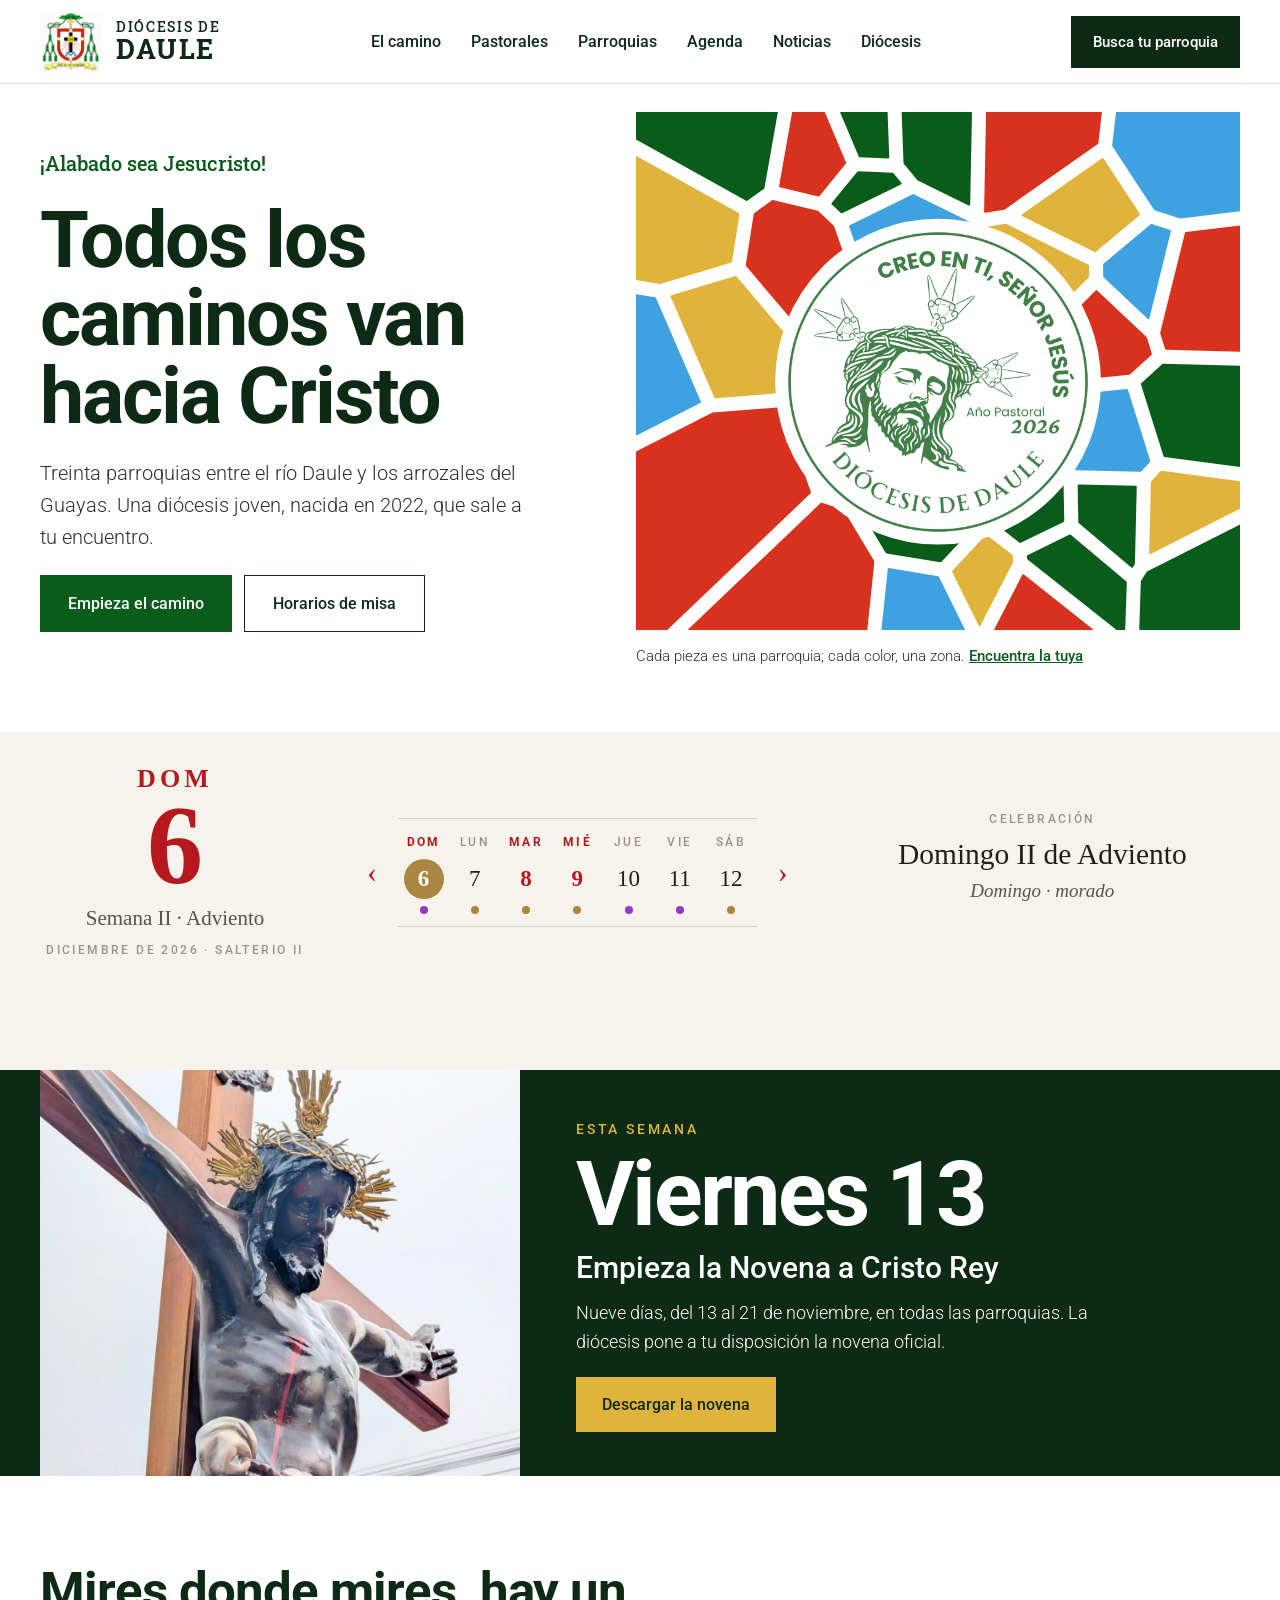
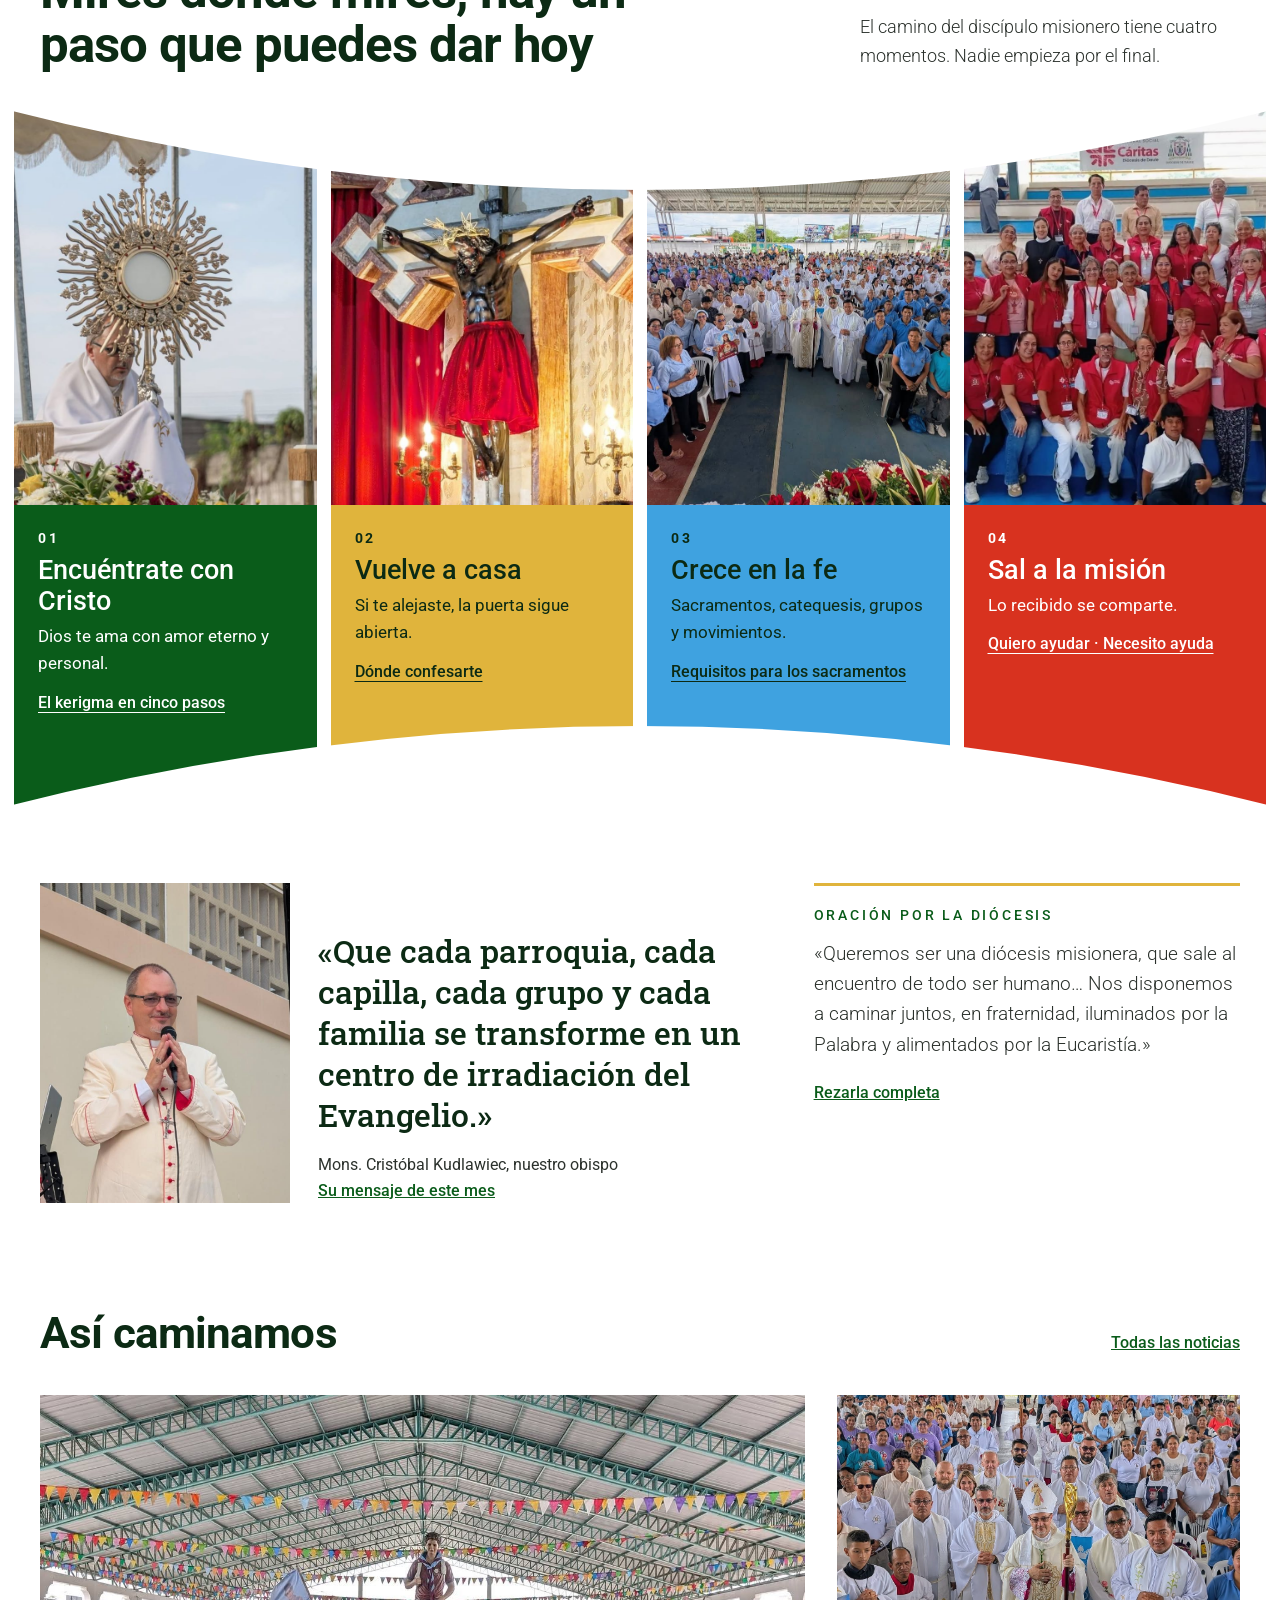
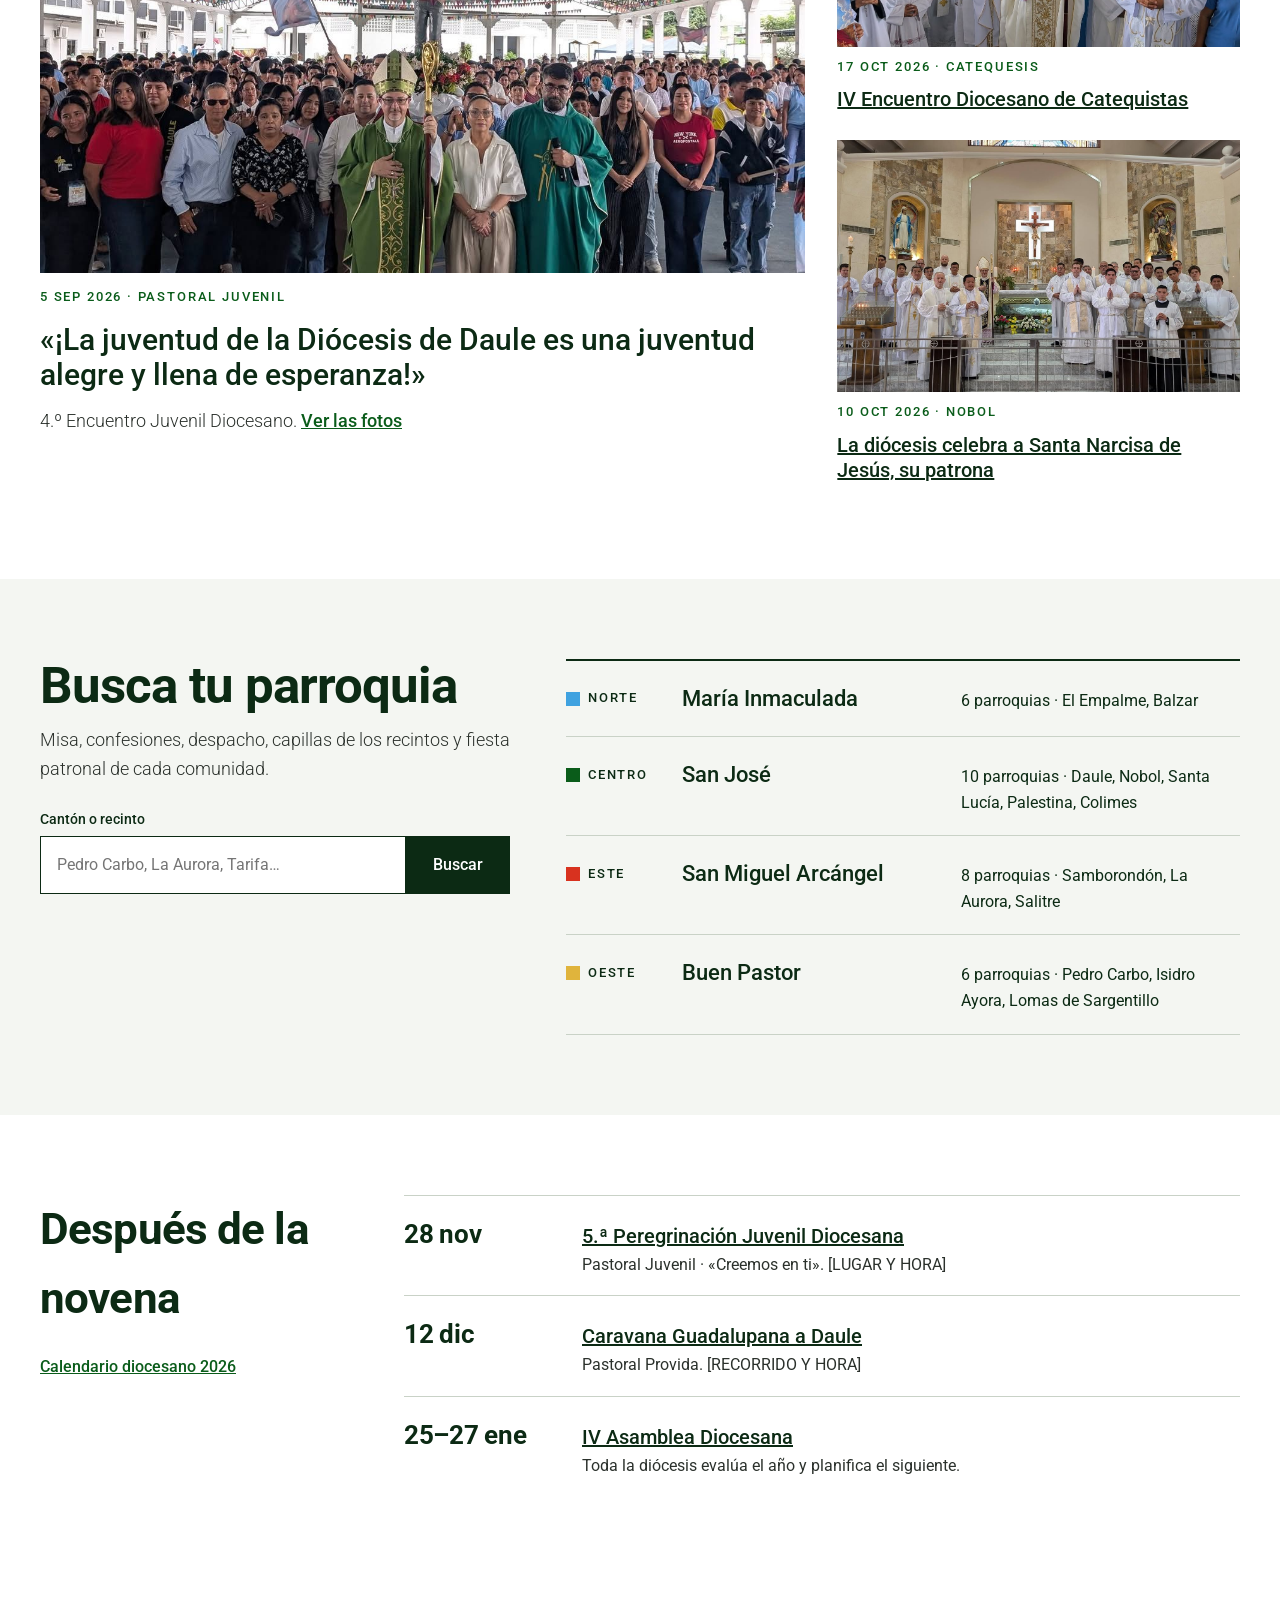
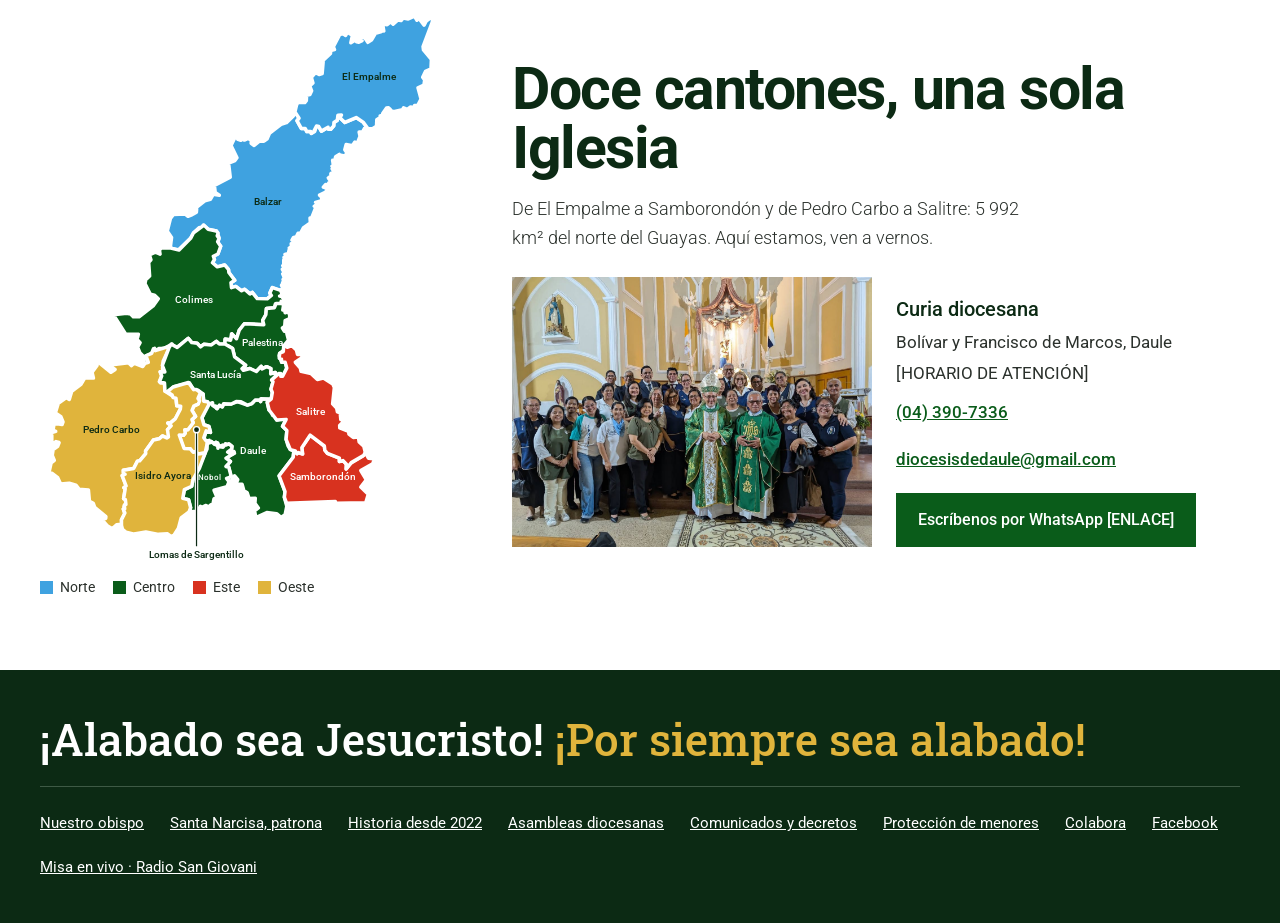
==== commit 081c2599: "El camino y Pastorales: cuatro pasos y una ficha para cada pastoral, movimiento y obra Co-Authored-B" ====
--- a/index.html
+++ b/index.html
@@ -43,7 +43,8 @@
 </span>
 </a>
 <nav aria-label="Principal" style="display: flex; flex-wrap: wrap; align-items: center; gap: 4px 30px; font-size: 16px; font-weight: 500">
-<a href="#camino" style="text-decoration: none; color: #0C2A14; padding: 12px 0">El camino</a>
+<a href="camino.html" style="text-decoration: none; color: #0C2A14; padding: 12px 0">El camino</a>
+<a href="pastorales.html" style="text-decoration: none; color: #0C2A14; padding: 12px 0">Pastorales</a>
 <a href="parroquias.html" style="text-decoration: none; color: #0C2A14; padding: 12px 0">Parroquias</a>
 <a href="agenda.html" style="text-decoration: none; color: #0C2A14; padding: 12px 0">Agenda</a>
 <a href="noticias.html" style="text-decoration: none; color: #0C2A14; padding: 12px 0">Noticias</a>
@@ -59,7 +60,7 @@
 <h1 style="margin: 0; font-weight: 700; font-size: clamp(46px, 6.2vw, 84px); line-height: 0.98; letter-spacing: -0.025em; color: #0C2A14">Todos los caminos van hacia Cristo</h1>
 <p style="margin: 0; font-size: 20px; max-width: 500px">Treinta parroquias entre el río Daule y los arrozales del Guayas. Una diócesis joven, nacida en 2022, que sale a tu encuentro.</p>
 <div style="display: flex; flex-wrap: wrap; gap: 12px">
-<a href="#camino" style="text-decoration: none; background: #0A5C1A; color: #FFFFFF; font-weight: 500; padding: 16px 28px; font-size: 16px">Empieza el camino</a>
+<a href="camino.html" style="text-decoration: none; background: #0A5C1A; color: #FFFFFF; font-weight: 500; padding: 16px 28px; font-size: 16px">Empieza el camino</a>
 <a href="parroquias.html" style="text-decoration: none; color: #0C2A14; font-weight: 500; padding: 15px 28px; border: 1px solid #0C2A14; font-size: 16px">Horarios de misa</a>
 </div>
 </div>
@@ -126,7 +127,7 @@
 </div>
 <div style="position: relative">
 <div class="pasos" style="display: grid; grid-template-columns: repeat(4, minmax(0, 1fr)); gap: 14px; padding: 0 14px">
-<a href="#encuentro" style="text-decoration: none; color: #FFFFFF; background: #0A5C1A; display: flex; flex-direction: column">
+<a href="camino.html#encuentro" style="text-decoration: none; color: #FFFFFF; background: #0A5C1A; display: flex; flex-direction: column">
 <img src="img/corpus-christi.jpg" alt="Custodia con el Santísimo en la procesión de Corpus Christi en Daule" style="width: 100%; height: 400px; object-fit: cover; display: block">
 <span style="padding: 22px 24px 96px; display: flex; flex-direction: column; gap: 6px">
 <span style="font-weight: 700; font-size: 14px; letter-spacing: 0.2em" aria-hidden="true">01</span>
@@ -135,7 +136,7 @@
 <span style="font-weight: 500; font-size: 16px; text-decoration: underline; text-underline-offset: 4px; margin-top: 6px">El kerigma en cinco pasos</span>
 </span>
 </a>
-<a href="#conversion" style="text-decoration: none; color: #0C2A14; background: #E0B43C; display: flex; flex-direction: column">
+<a href="camino.html#conversion" style="text-decoration: none; color: #0C2A14; background: #E0B43C; display: flex; flex-direction: column">
 <img src="img/catedral.jpg" alt="El Señor de los Milagros en el altar de la catedral de Daule" style="width: 100%; height: 400px; object-fit: cover; display: block">
 <span style="padding: 22px 24px 96px; display: flex; flex-direction: column; gap: 6px">
 <span style="font-weight: 700; font-size: 14px; letter-spacing: 0.2em" aria-hidden="true">02</span>
@@ -144,7 +145,7 @@
 <span style="font-weight: 500; font-size: 16px; text-decoration: underline; text-underline-offset: 4px; margin-top: 6px">Dónde confesarte</span>
 </span>
 </a>
-<a href="#discipulo" style="text-decoration: none; color: #0C2A14; background: #3FA2E0; display: flex; flex-direction: column">
+<a href="camino.html#discipulo" style="text-decoration: none; color: #0C2A14; background: #3FA2E0; display: flex; flex-direction: column">
 <img src="img/catequistas-2.jpg" alt="Cientos de catequistas reunidos en el IV Encuentro Diocesano" style="width: 100%; height: 400px; object-fit: cover; display: block">
 <span style="padding: 22px 24px 96px; display: flex; flex-direction: column; gap: 6px">
 <span style="font-weight: 700; font-size: 14px; letter-spacing: 0.2em" aria-hidden="true">03</span>
@@ -153,7 +154,7 @@
 <span style="font-weight: 500; font-size: 16px; text-decoration: underline; text-underline-offset: 4px; margin-top: 6px">Requisitos para los sacramentos</span>
 </span>
 </a>
-<a href="#mision" style="text-decoration: none; color: #FFFFFF; background: #D8321F; display: flex; flex-direction: column">
+<a href="camino.html#mision" style="text-decoration: none; color: #FFFFFF; background: #D8321F; display: flex; flex-direction: column">
 <img src="img/caritas.jpg" alt="Voluntarias de Cáritas Daule con chalecos rojos" style="width: 100%; height: 400px; object-fit: cover; display: block">
 <span style="padding: 22px 24px 96px; display: flex; flex-direction: column; gap: 6px">
 <span style="font-weight: 700; font-size: 14px; letter-spacing: 0.2em" aria-hidden="true">04</span>
@@ -352,7 +353,8 @@
 </button>
 </header>
 <nav id="m-menu" hidden aria-label="Principal" style="position: fixed; top: 73px; left: 0; right: 0; z-index: 49; background: #FFFFFF; border-bottom: 3px solid #0C2A14; padding: 6px 20px 14px; display: flex; flex-direction: column">
-<a href="#m-camino" style="text-decoration: none; color: #0C2A14; font-weight: 500; font-size: 20px; padding: 13px 0; border-bottom: 1px solid #E1E6DE">El camino</a>
+<a href="camino.html" style="text-decoration: none; color: #0C2A14; font-weight: 500; font-size: 20px; padding: 13px 0; border-bottom: 1px solid #E1E6DE">El camino</a>
+<a href="pastorales.html" style="text-decoration: none; color: #0C2A14; font-weight: 500; font-size: 20px; padding: 13px 0; border-bottom: 1px solid #E1E6DE">Pastorales</a>
 <a href="parroquias.html" style="text-decoration: none; color: #0C2A14; font-weight: 500; font-size: 20px; padding: 13px 0; border-bottom: 1px solid #E1E6DE">Parroquias</a>
 <a href="agenda.html" style="text-decoration: none; color: #0C2A14; font-weight: 500; font-size: 20px; padding: 13px 0; border-bottom: 1px solid #E1E6DE">Agenda</a>
 <a href="noticias.html" style="text-decoration: none; color: #0C2A14; font-weight: 500; font-size: 20px; padding: 13px 0; border-bottom: 1px solid #E1E6DE">Noticias</a>
@@ -429,7 +431,7 @@
 <p style="margin: 8px 0 0; font-weight: 300">Desliza: son cuatro momentos del camino.</p>
 </div>
 <div style="display: flex; gap: 10px; overflow-x: auto; padding: 0 20px 6px; scroll-snap-type: x mandatory">
-<a href="#m-encuentro" style="flex: 0 0 258px; scroll-snap-align: start; text-decoration: none; color: #FFFFFF; background: #0A5C1A; display: flex; flex-direction: column">
+<a href="camino.html#encuentro" style="flex: 0 0 258px; scroll-snap-align: start; text-decoration: none; color: #FFFFFF; background: #0A5C1A; display: flex; flex-direction: column">
 <img src="img/corpus-christi.jpg" alt="Custodia con el Santísimo en la procesión de Corpus Christi en Daule" style="width: 100%; height: 250px; object-fit: cover; display: block">
 <span style="padding: 16px 18px 20px; display: flex; flex-direction: column; gap: 4px">
 <span style="font-weight: 700; font-size: 13px; letter-spacing: 0.2em" aria-hidden="true">01</span>
@@ -437,7 +439,7 @@
 <span style="font-size: 16px">Dios te ama con amor eterno y personal.</span>
 </span>
 </a>
-<a href="#m-conversion" style="flex: 0 0 258px; scroll-snap-align: start; text-decoration: none; color: #0C2A14; background: #E0B43C; display: flex; flex-direction: column">
+<a href="camino.html#conversion" style="flex: 0 0 258px; scroll-snap-align: start; text-decoration: none; color: #0C2A14; background: #E0B43C; display: flex; flex-direction: column">
 <img src="img/catedral.jpg" alt="El Señor de los Milagros en el altar de la catedral de Daule" style="width: 100%; height: 250px; object-fit: cover; display: block">
 <span style="padding: 16px 18px 20px; display: flex; flex-direction: column; gap: 4px">
 <span style="font-weight: 700; font-size: 13px; letter-spacing: 0.2em" aria-hidden="true">02</span>
@@ -445,7 +447,7 @@
 <span style="font-size: 16px">Si te alejaste, la puerta sigue abierta.</span>
 </span>
 </a>
-<a href="#m-discipulo" style="flex: 0 0 258px; scroll-snap-align: start; text-decoration: none; color: #0C2A14; background: #3FA2E0; display: flex; flex-direction: column">
+<a href="camino.html#discipulo" style="flex: 0 0 258px; scroll-snap-align: start; text-decoration: none; color: #0C2A14; background: #3FA2E0; display: flex; flex-direction: column">
 <img src="img/catequistas-2.jpg" alt="Cientos de catequistas reunidos en el IV Encuentro Diocesano" style="width: 100%; height: 250px; object-fit: cover; display: block">
 <span style="padding: 16px 18px 20px; display: flex; flex-direction: column; gap: 4px">
 <span style="font-weight: 700; font-size: 13px; letter-spacing: 0.2em" aria-hidden="true">03</span>
@@ -453,7 +455,7 @@
 <span style="font-size: 16px">Sacramentos, catequesis, grupos y movimientos.</span>
 </span>
 </a>
-<a href="#m-mision" style="flex: 0 0 258px; scroll-snap-align: start; text-decoration: none; color: #FFFFFF; background: #D8321F; display: flex; flex-direction: column">
+<a href="camino.html#mision" style="flex: 0 0 258px; scroll-snap-align: start; text-decoration: none; color: #FFFFFF; background: #D8321F; display: flex; flex-direction: column">
 <img src="img/caritas.jpg" alt="Voluntarias de Cáritas Daule con chalecos rojos" style="width: 100%; height: 250px; object-fit: cover; display: block">
 <span style="padding: 16px 18px 20px; display: flex; flex-direction: column; gap: 4px">
 <span style="font-weight: 700; font-size: 13px; letter-spacing: 0.2em" aria-hidden="true">04</span>
--- a/css/hoja.css
+++ b/css/hoja.css
@@ -1,23 +1,80 @@
 /* Hoja del calendario litúrgico (aspecto de la hoja de Manna) */
 .hoja{background:#F6F3EC;font-family:'Palatino Linotype',Palatino,'Book Antiqua','URW Palladio L',Georgia,serif;color:#221E1A}
 .hoja[hidden]{display:none}
-.hoja-caja{max-width:1200px;margin:0 auto;padding:34px 24px 36px;display:grid;grid-template-columns:minmax(210px,auto) minmax(0,1fr) minmax(0,1.15fr);gap:20px 44px;align-items:center}
+.hoja-caja{max-width:1200px;margin:0 auto;padding:34px 24px 36px;display:grid;grid-template-columns:270px minmax(380px,1.15fr) minmax(0,1fr);gap:20px 40px;align-items:start;min-height:268px}
+/* Columnas fijas: al cambiar de semana, flechas y días no se mueven de sitio */
+@media (min-width:1001px){.hoja-caja>.hoja-nav{margin-top:52px}.hoja-caja>.hoja-cel{margin-top:44px}}
+.hoja-dos .hoja-caja{min-height:0}
+.hoja-dos .hoja-caja>.hoja-cel{margin-top:0}
 .hoja-dia{text-align:center}
 .hoja-sem{color:#B5191D;font-weight:700;font-size:26px;letter-spacing:.16em;text-transform:uppercase;line-height:1}
 .hoja-num{color:#B5191D;font-weight:700;font-size:112px;line-height:.95}
 .hoja-tiempo{font-size:21px;color:#5A534B;padding-top:4px}
 .hoja-mes,.hoja-rotulo,.tira-dia{font-family:'Roboto',Arial,sans-serif;text-transform:uppercase;letter-spacing:.2em;font-size:12px;font-weight:500;color:#9A9287}
 .hoja-mes{padding-top:5px}
-.hoja-tira{list-style:none;margin:0;padding:14px 0 12px;display:grid;grid-template-columns:repeat(7,1fr);border-top:1.5px solid #D6CEC2;border-bottom:1.5px solid #D6CEC2;text-align:center}
-.hoja-tira li{display:flex;flex-direction:column;align-items:center;gap:7px}
-.tira-num{font-size:23px;line-height:40px;width:40px;height:40px;border-radius:50%}
-.tira-punto{width:8px;height:8px;border-radius:50%}
-.hoja-tira .fuerte .tira-dia,.hoja-tira .fuerte .tira-num{color:#B5191D;font-weight:700}
-.hoja-tira .hoy .tira-num{background:#A98743;color:#FFFFFF;font-weight:700}
+.hoja button{font:inherit;color:inherit;background:none;border:0;padding:0;margin:0;cursor:pointer}
+.hoja button:disabled{cursor:default;opacity:.35}
+.hoja button:focus-visible{outline:3px solid #0C2A14;outline-offset:2px}
+.hoja-nav{display:flex;align-items:center;gap:4px}
+.hoja-flecha{flex:0 0 44px;width:44px;height:44px;font-size:30px!important;line-height:1!important;color:#B5191D!important;border-radius:50%!important}
+.hoja-flecha:hover{background:#EBE5D9!important}
+.hoja-volver{margin-top:10px!important;font:500 13px 'Roboto',Arial,sans-serif!important;text-transform:uppercase;letter-spacing:.14em;color:#B5191D!important;text-decoration:underline;text-underline-offset:4px;padding:8px 6px!important}
+.hoja-tira{flex:1 1 auto;list-style:none;margin:0;padding:10px 0 8px;display:grid;grid-template-columns:repeat(7,1fr);border-top:1.5px solid #D6CEC2;border-bottom:1.5px solid #D6CEC2;text-align:center}
+.tira-boton{width:100%;display:flex!important;flex-direction:column;align-items:center;gap:7px;padding:4px 0!important}
+.tira-num{font-size:23px;line-height:40px;width:40px;height:40px;border-radius:50%;display:block}
+.tira-punto{width:8px;height:8px;border-radius:50%;display:block}
+.tira-boton:hover:not(:disabled) .tira-num,.mes-boton:hover:not(:disabled) .tira-num{background:#EBE5D9}
+.hoja .fuerte .tira-dia,.hoja .fuerte .tira-num,.mes-dia.fuerte{color:#B5191D;font-weight:700}
+.hoja .hoy .tira-num{box-shadow:inset 0 0 0 2px #A98743}
+.hoja .sel .tira-num,.hoja .sel:hover .tira-num{background:#A98743!important;color:#FFFFFF!important;font-weight:700;box-shadow:none}
+/* Cuadrícula del mes */
+/* Agenda: el día a la izquierda, el mes a la derecha */
+.hoja-dos{max-width:1200px;margin:0 auto;padding:38px 24px 40px;display:grid;grid-template-columns:minmax(0,1fr) minmax(340px,500px);gap:30px 64px;align-items:center}
+.hoja-dos .hoja-caja{grid-template-columns:1fr;padding:0;gap:26px;max-width:none}
+.hoja-dos .hoja-nombre{font-size:clamp(26px,2.8vw,38px)}
+.hoja-dos .hoja-deldia{padding:22px 0 0;margin-top:24px;border-top:1.5px solid #D6CEC2;max-width:520px}
+.hoja-mesbox{background:#FFFFFF;border:1.5px solid #D6CEC2;padding:14px 18px 18px}
+.hoja-mesbox .mes-cab{border-top:0;padding-top:0}
+/* Agenda: todo el bloque un 25 % más pequeño */
+.hoja-dos{padding-top:22px;padding-bottom:24px;grid-template-columns:minmax(0,1fr) minmax(300px,390px);gap:20px 56px}
+.hoja-dos .hoja-caja{gap:8px}
+.hoja-dos .hoja-sem{font-size:20px}
+.hoja-dos .hoja-num{font-size:82px}
+.hoja-dos .hoja-tiempo{font-size:17px;padding-top:2px}
+.hoja-dos .hoja-mes,.hoja-dos .hoja-rotulo{font-size:11px}
+.hoja-dos .hoja-volver{margin-top:4px!important;padding:6px!important;font-size:12px!important}
+.hoja-dos .hoja-nombre{font-size:clamp(21px,2.1vw,28px);padding:4px 0 2px}
+.hoja-dos .hoja-grado{font-size:16px}
+.hoja-dos .hoja-nota{font-size:14px;padding-top:4px}
+.hoja-dos .hoja-deldia{padding-top:12px;margin-top:14px}
+.hoja-dos .acto-dia{font-size:17px}
+.hoja-dos .acto-dia small{font-size:14px}
+.hoja-mesbox{padding:8px 14px 10px}
+.hoja-mesbox .mes-titulo{font-size:18px}
+.hoja-mesbox .hoja-flecha{flex-basis:34px;width:34px;height:34px;font-size:24px!important}
+.hoja-mesbox .mes-dia{font-size:10px;padding:3px 0}
+.hoja-mesbox .mes-boton{gap:1px;padding:1px 0 3px!important}
+.hoja-mesbox .tira-num{font-size:18px;width:30px;height:30px;line-height:30px}
+.hoja-mesbox .tira-punto{width:6px;height:6px}
+@media (max-width:860px){.hoja-dos{grid-template-columns:1fr;padding:28px 16px 30px;gap:26px}.hoja-mesbox{padding:10px 8px 14px}}
+.mes-cab{display:flex;align-items:center;justify-content:space-between;border-top:1.5px solid #D6CEC2;padding-top:10px}
+.mes-titulo{font-size:22px}.mes-titulo::first-letter{text-transform:uppercase}
+.mes-rejilla{display:grid;grid-template-columns:repeat(7,1fr);text-align:center;padding-top:6px}
+.mes-dia{font-family:'Roboto',Arial,sans-serif;text-transform:uppercase;letter-spacing:.16em;font-size:11px;font-weight:500;color:#9A9287;padding:6px 0}
+.mes-boton{display:flex!important;flex-direction:column;align-items:center;gap:3px;padding:3px 0 5px!important}
+.mes-boton.fuerte .tira-num{color:#B5191D;font-weight:700}
+.mes-boton.hoy .tira-num{box-shadow:inset 0 0 0 2px #A98743}
+.mes-boton.sel .tira-num{background:#A98743!important;color:#FFFFFF!important;font-weight:700;box-shadow:none}
+.mes-vacio{text-align:center;font-style:italic;color:#6B645B;margin:10px 0 0}
+.hoja-deldia{max-width:560px;margin:0 auto;text-align:center}
+.hoja-deldia p{margin:0}
+.hoja-deldia .hoja-rotulo{padding-bottom:4px}
+.hoja-deldia .acto-dia{font-size:20px}
+.hoja-deldia .acto-dia small{display:block;font-size:16px;font-style:italic;color:#5A534B}
 .hoja-cel{text-align:center}
 .hoja-cel p{margin:0}
 .hoja-nombre{font-size:clamp(23px,2.3vw,31px);line-height:1.18;padding:8px 0 4px}
 .hoja-grado{font-style:italic;font-size:19px;color:#5A534B}
 .hoja-nota{font-size:16px;color:#6B645B;padding-top:8px}
 @media (max-width:1000px){.hoja-caja{grid-template-columns:1fr;max-width:560px;gap:22px;padding:30px 22px 32px}}
-@media (max-width:760px){.hoja-num{font-size:96px}.tira-num{font-size:20px;width:36px;height:36px;line-height:36px}.tira-dia{font-size:11px;letter-spacing:.12em}}
+@media (max-width:760px){.hoja-flecha{flex-basis:34px;width:34px}.hoja-caja{padding-left:10px!important;padding-right:10px!important}.hoja-num{font-size:96px}.tira-num{font-size:20px;width:36px;height:36px;line-height:36px}.tira-dia{font-size:11px;letter-spacing:.12em}}
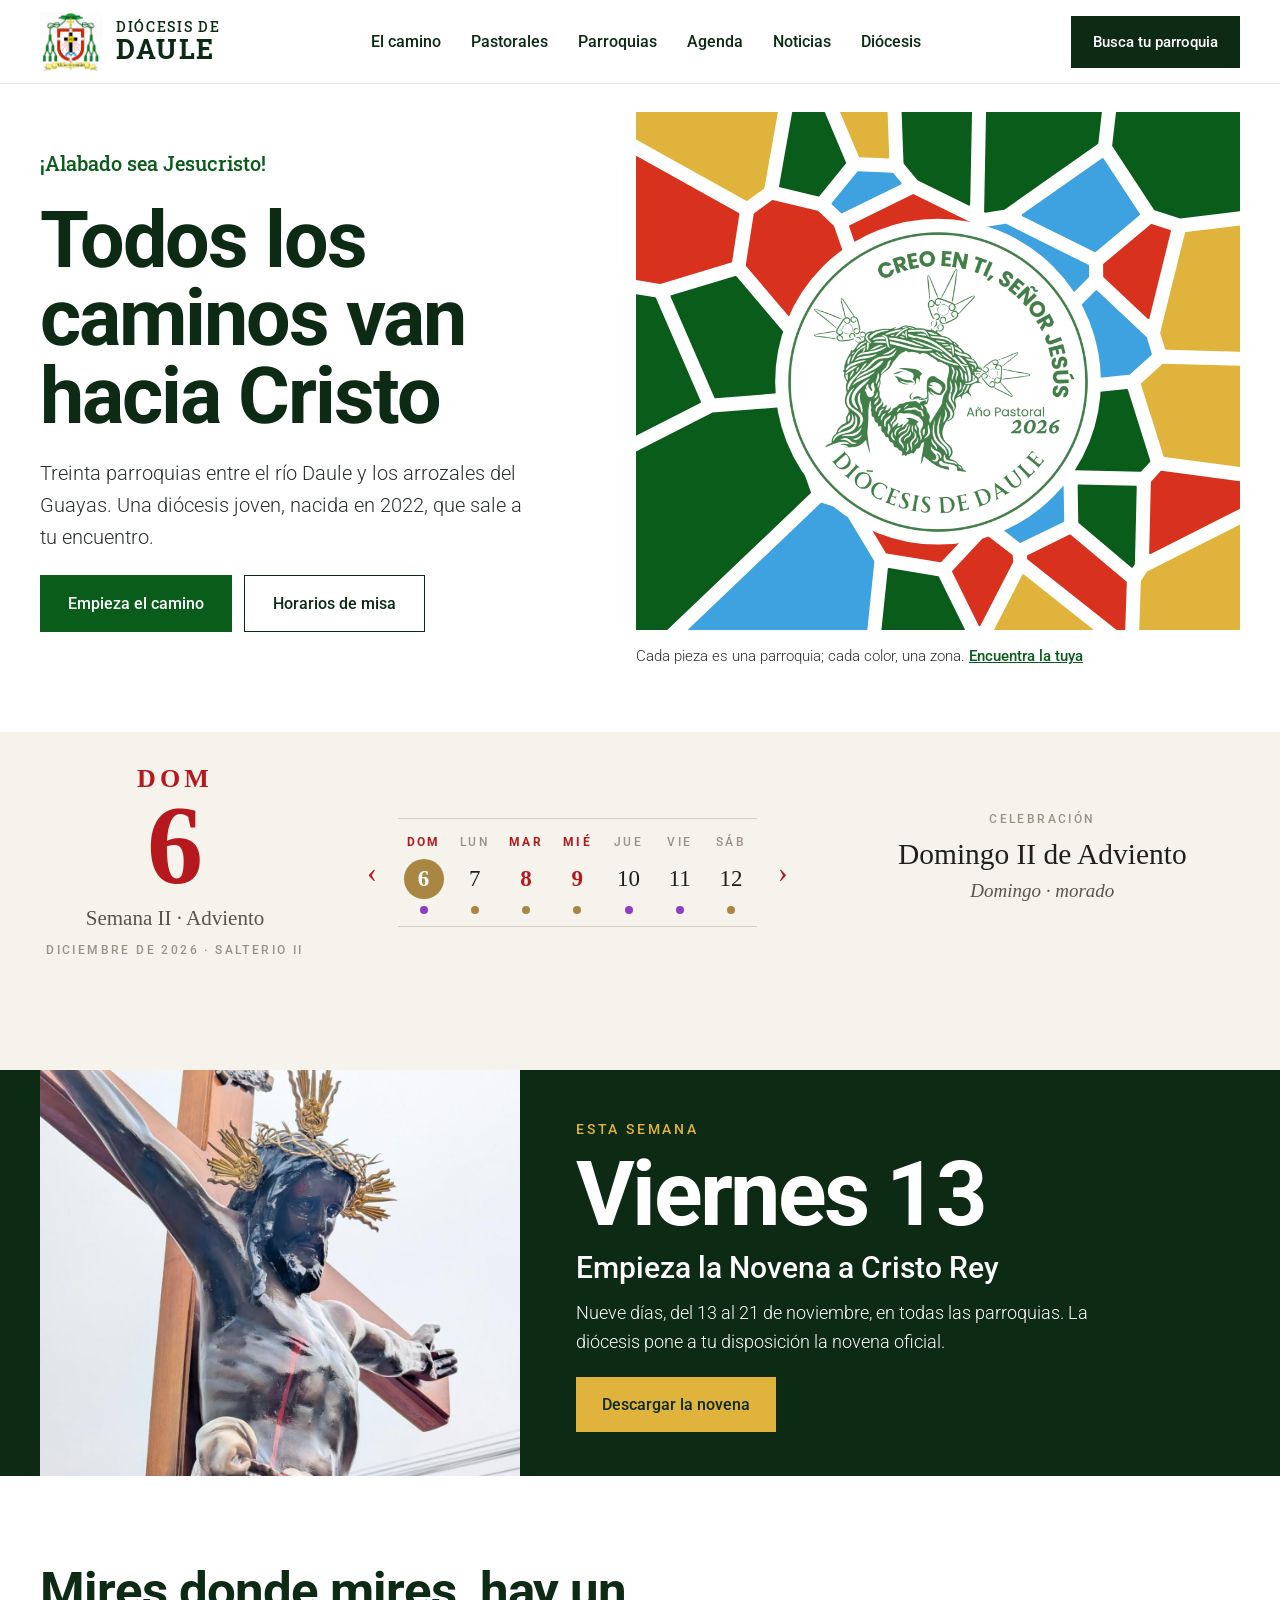
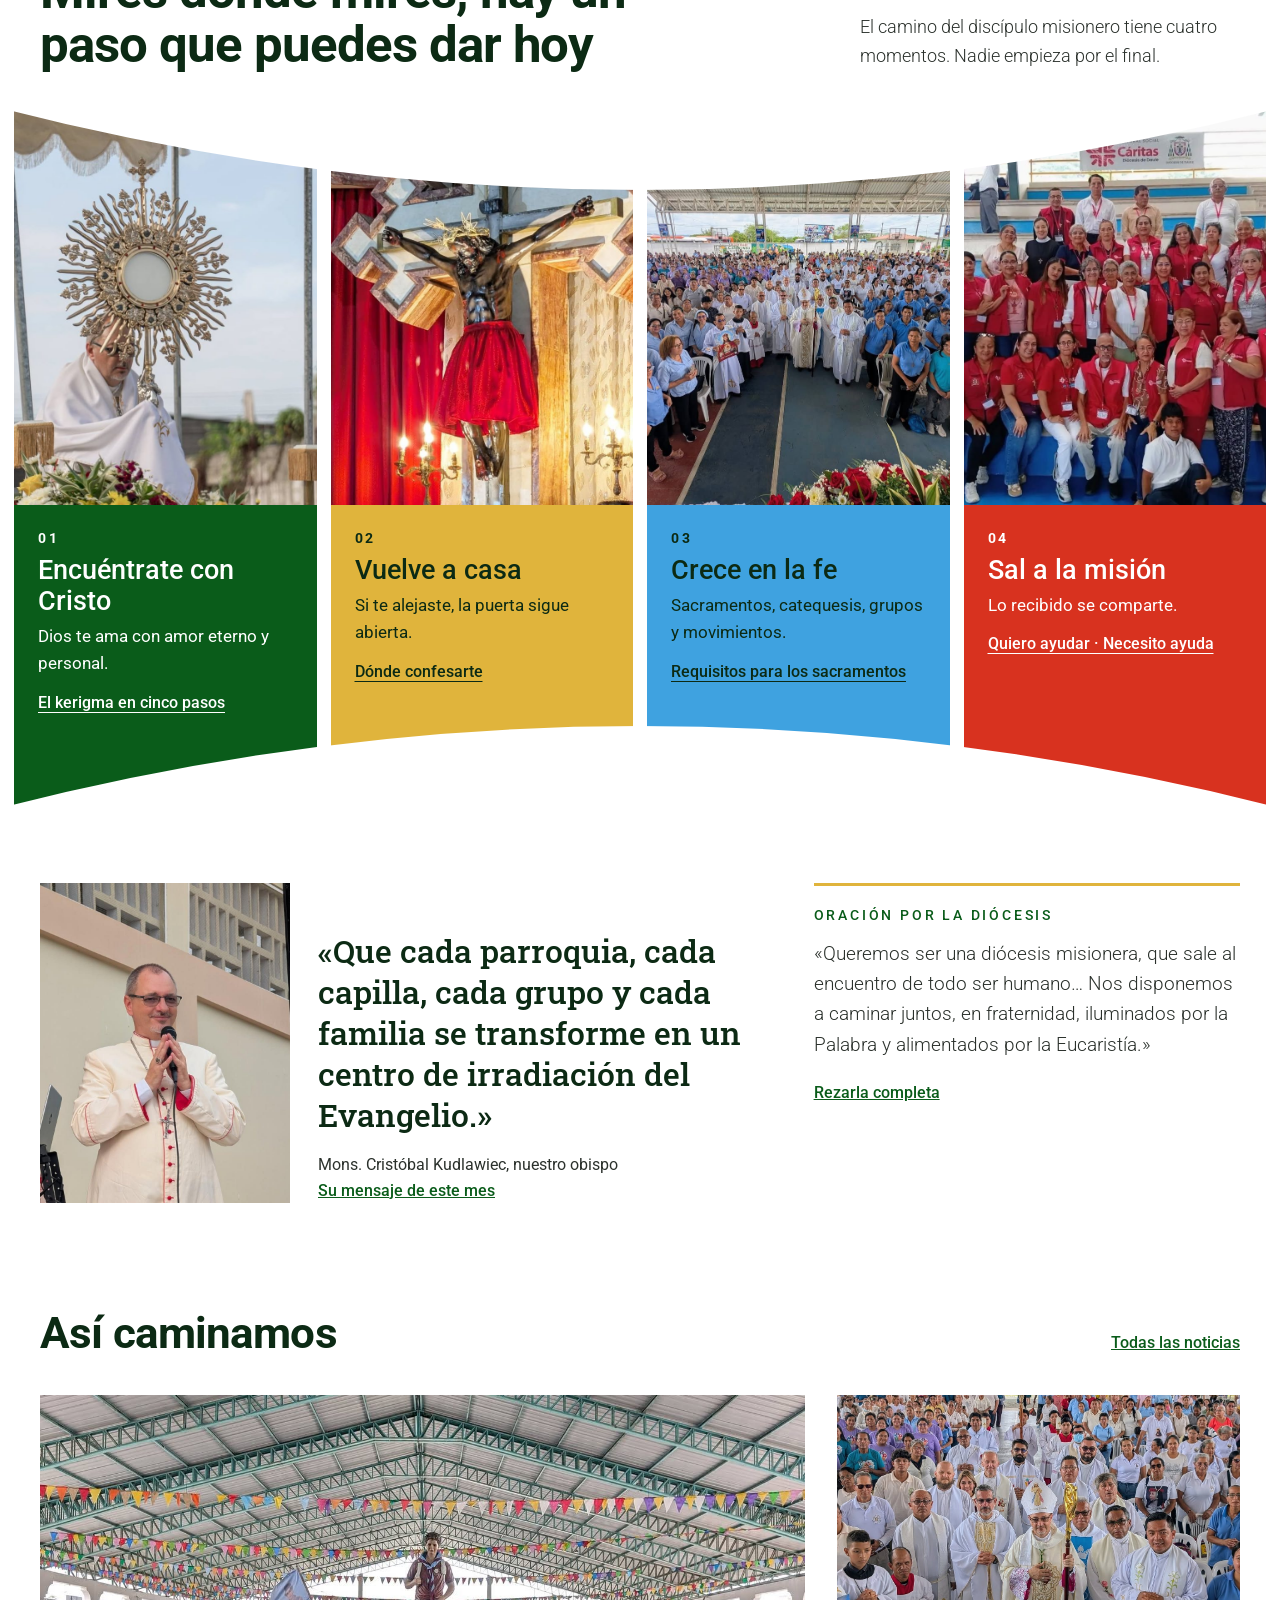
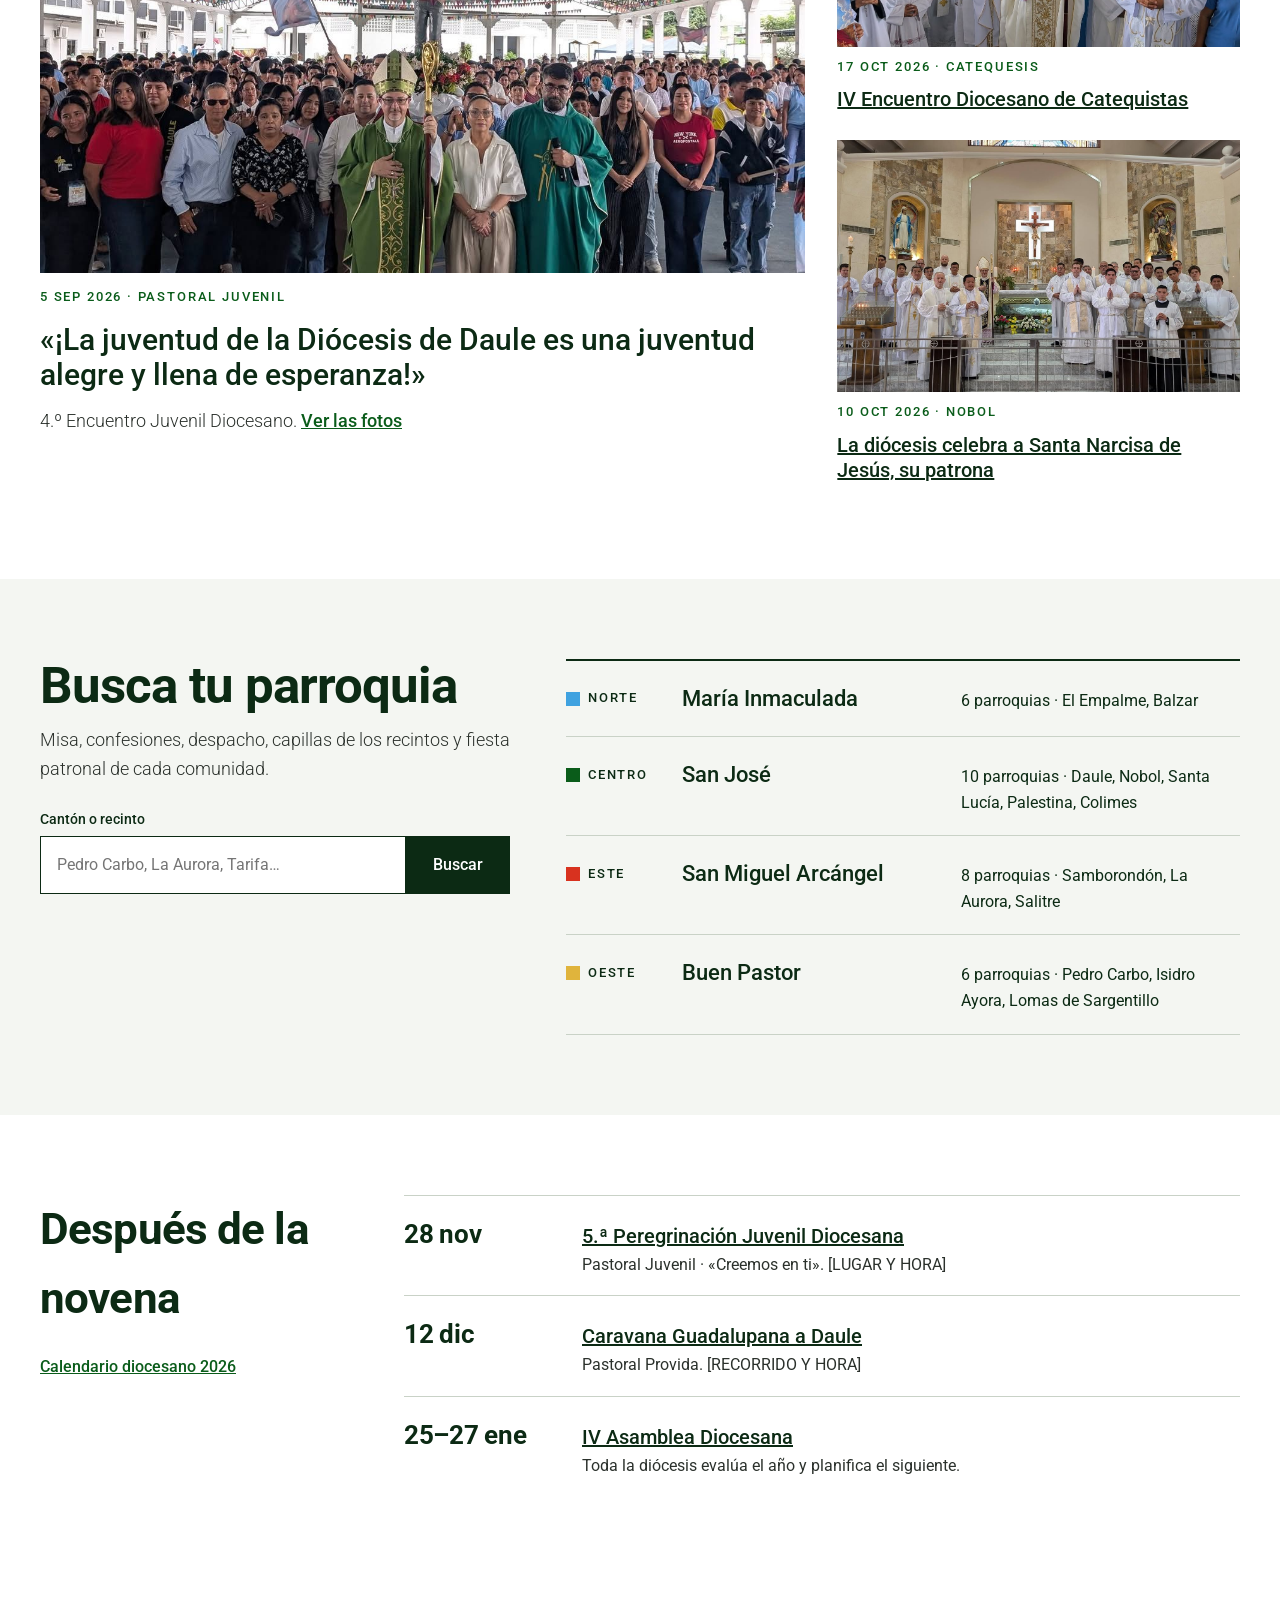
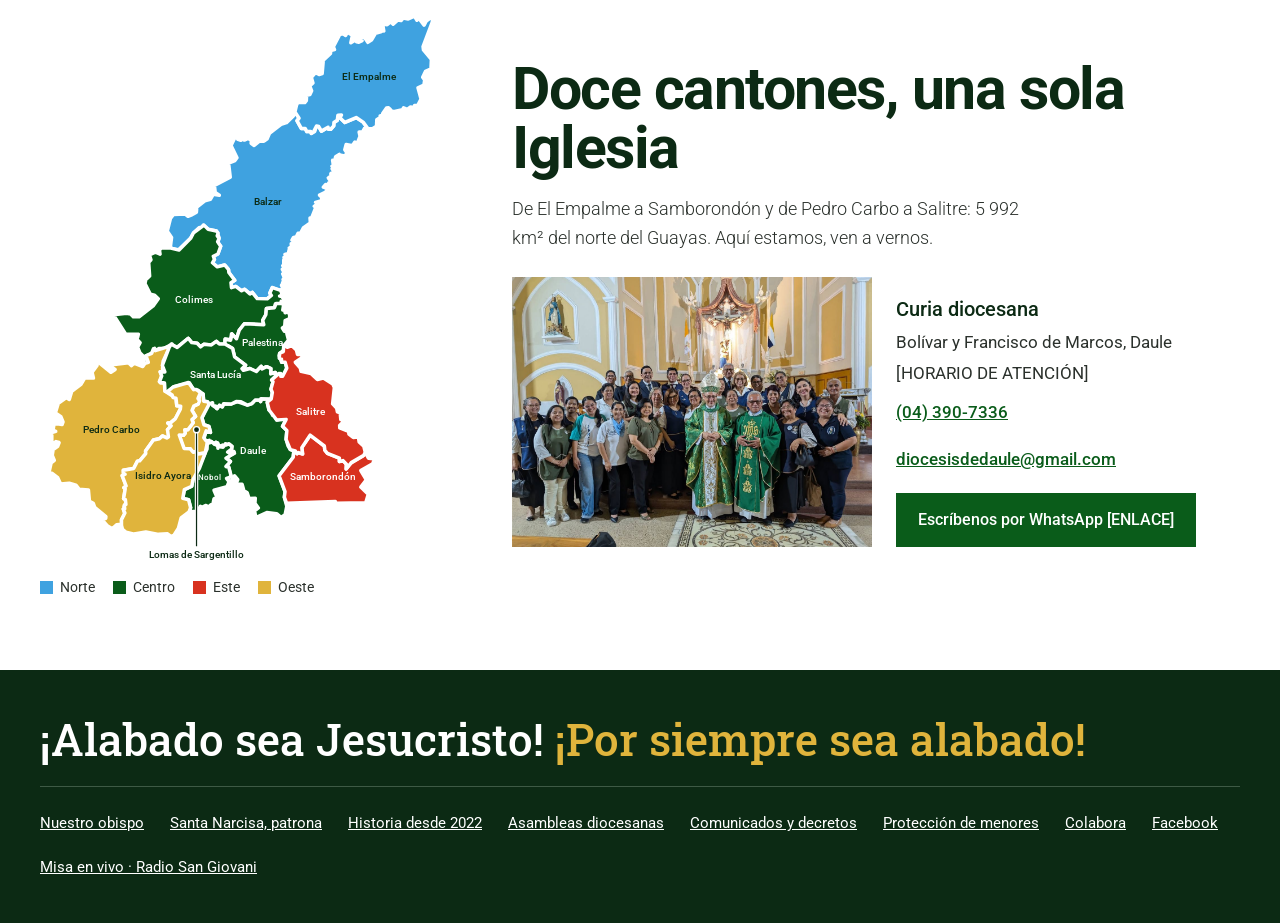
==== commit 688bfbaa: "Página Diócesis: obispo, patrona, catedral, historia, asambleas y curia Co-Authored-By: Claude Fable" ====
--- a/index.html
+++ b/index.html
@@ -48,7 +48,7 @@
 <a href="parroquias.html" style="text-decoration: none; color: #0C2A14; padding: 12px 0">Parroquias</a>
 <a href="agenda.html" style="text-decoration: none; color: #0C2A14; padding: 12px 0">Agenda</a>
 <a href="noticias.html" style="text-decoration: none; color: #0C2A14; padding: 12px 0">Noticias</a>
-<a href="#diocesis" style="text-decoration: none; color: #0C2A14; padding: 12px 0">Diócesis</a>
+<a href="diocesis.html" style="text-decoration: none; color: #0C2A14; padding: 12px 0">Diócesis</a>
 </nav>
 <a href="parroquias.html" style="text-decoration: none; background: #0C2A14; color: #FFFFFF; padding: 14px 22px; font-size: 15px; font-weight: 500">Busca tu parroquia</a>
 </div>
@@ -264,7 +264,7 @@
 </li>
 <li style="display: flex; flex-wrap: wrap; align-items: baseline; gap: 4px 28px; padding: 18px 0; border-top: 1px solid #C9D2C7">
 <span style="flex: 0 0 150px; font-weight: 700; font-size: 26px; letter-spacing: -0.01em; color: #0C2A14">25–27 ene</span>
-<span style="flex: 1 1 300px"><a href="#asambleas" style="font-weight: 500; font-size: 20px; color: #0C2A14">IV Asamblea Diocesana</a><span style="display: block; font-size: 16px; font-weight: 400">Toda la diócesis evalúa el año y planifica el siguiente.</span></span>
+<span style="flex: 1 1 300px"><a href="diocesis.html#asambleas" style="font-weight: 500; font-size: 20px; color: #0C2A14">IV Asamblea Diocesana</a><span style="display: block; font-size: 16px; font-weight: 400">Toda la diócesis evalúa el año y planifica el siguiente.</span></span>
 </li>
 </ul>
 </section>
@@ -321,10 +321,10 @@
 <div style="max-width: 1200px; margin: 0 auto; padding: 44px 24px 34px; display: flex; flex-direction: column; gap: 22px">
 <p style="margin: 0; font-family: 'Roboto Slab', serif; font-weight: 500; font-size: clamp(26px, 3.4vw, 46px); line-height: 1.15">¡Alabado sea Jesucristo! <span style="color: #E0B43C">¡Por siempre sea alabado!</span></p>
 <nav aria-label="Diócesis" style="display: flex; flex-wrap: wrap; gap: 0 26px; font-size: 15px; font-weight: 400; border-top: 1px solid #3E5A45; padding-top: 14px">
-<a href="#obispo-bio" style="color: #FFFFFF; padding: 10px 0">Nuestro obispo</a>
-<a href="#patrona" style="color: #FFFFFF; padding: 10px 0">Santa Narcisa, patrona</a>
-<a href="#historia" style="color: #FFFFFF; padding: 10px 0">Historia desde 2022</a>
-<a href="#asambleas" style="color: #FFFFFF; padding: 10px 0">Asambleas diocesanas</a>
+<a href="diocesis.html#obispo" style="color: #FFFFFF; padding: 10px 0">Nuestro obispo</a>
+<a href="diocesis.html#patrona" style="color: #FFFFFF; padding: 10px 0">Santa Narcisa, patrona</a>
+<a href="diocesis.html#historia" style="color: #FFFFFF; padding: 10px 0">Historia desde 2022</a>
+<a href="diocesis.html#asambleas" style="color: #FFFFFF; padding: 10px 0">Asambleas diocesanas</a>
 <a href="#comunicados" style="color: #FFFFFF; padding: 10px 0">Comunicados y decretos</a>
 <a href="#menores" style="color: #FFFFFF; padding: 10px 0">Protección de menores</a>
 <a href="#colabora" style="color: #FFFFFF; padding: 10px 0">Colabora</a>
@@ -358,7 +358,7 @@
 <a href="parroquias.html" style="text-decoration: none; color: #0C2A14; font-weight: 500; font-size: 20px; padding: 13px 0; border-bottom: 1px solid #E1E6DE">Parroquias</a>
 <a href="agenda.html" style="text-decoration: none; color: #0C2A14; font-weight: 500; font-size: 20px; padding: 13px 0; border-bottom: 1px solid #E1E6DE">Agenda</a>
 <a href="noticias.html" style="text-decoration: none; color: #0C2A14; font-weight: 500; font-size: 20px; padding: 13px 0; border-bottom: 1px solid #E1E6DE">Noticias</a>
-<a href="#m-diocesis" style="text-decoration: none; color: #0C2A14; font-weight: 500; font-size: 20px; padding: 13px 0">Diócesis</a>
+<a href="diocesis.html" style="text-decoration: none; color: #0C2A14; font-weight: 500; font-size: 20px; padding: 13px 0">Diócesis</a>
 </nav>
 
 <section id="m-inicio" style="padding: 0 0 26px">
@@ -514,7 +514,7 @@
 <ul style="list-style: none; margin: 0; padding: 0">
 <li style="border-top: 1px solid #C9D2C7"><a href="agenda.html" style="text-decoration: none; color: #0C2A14; display: flex; flex-direction: column; padding: 13px 0; min-height: 48px"><span style="font-weight: 700; font-size: 20px">28 nov</span><span style="font-size: 17px">5.ª Peregrinación Juvenil Diocesana</span></a></li>
 <li style="border-top: 1px solid #C9D2C7"><a href="agenda.html" style="text-decoration: none; color: #0C2A14; display: flex; flex-direction: column; padding: 13px 0; min-height: 48px"><span style="font-weight: 700; font-size: 20px">12 dic</span><span style="font-size: 17px">Caravana Guadalupana a Daule</span></a></li>
-<li style="border-top: 1px solid #C9D2C7"><a href="#m-asambleas" style="text-decoration: none; color: #0C2A14; display: flex; flex-direction: column; padding: 13px 0; min-height: 48px"><span style="font-weight: 700; font-size: 20px">25–27 ene</span><span style="font-size: 17px">IV Asamblea Diocesana</span></a></li>
+<li style="border-top: 1px solid #C9D2C7"><a href="diocesis.html#asambleas" style="text-decoration: none; color: #0C2A14; display: flex; flex-direction: column; padding: 13px 0; min-height: 48px"><span style="font-weight: 700; font-size: 20px">25–27 ene</span><span style="font-size: 17px">IV Asamblea Diocesana</span></a></li>
 </ul>
 </section>
 
@@ -561,7 +561,7 @@
 
 <footer style="background: #0C2A14; color: #FFFFFF; padding: 28px 20px 22px; display: flex; flex-direction: column; gap: 2px; font-size: 16px">
 <p style="margin: 0 0 12px; font-family: 'Roboto Slab', serif; font-weight: 500; font-size: 24px; line-height: 1.2">¡Alabado sea Jesucristo! <span style="color: #E0B43C">¡Por siempre sea alabado!</span></p>
-<a href="#m-diocesis-mas" style="color: #FFFFFF; padding: 12px 0">Obispo, patrona, historia y comunicados</a>
+<a href="diocesis.html" style="color: #FFFFFF; padding: 12px 0">Obispo, patrona, historia y comunicados</a>
 <a href="https://www.facebook.com/DiocesisdeDaule/" style="color: #FFFFFF; padding: 12px 0">Facebook de la diócesis</a>
 </footer>
 
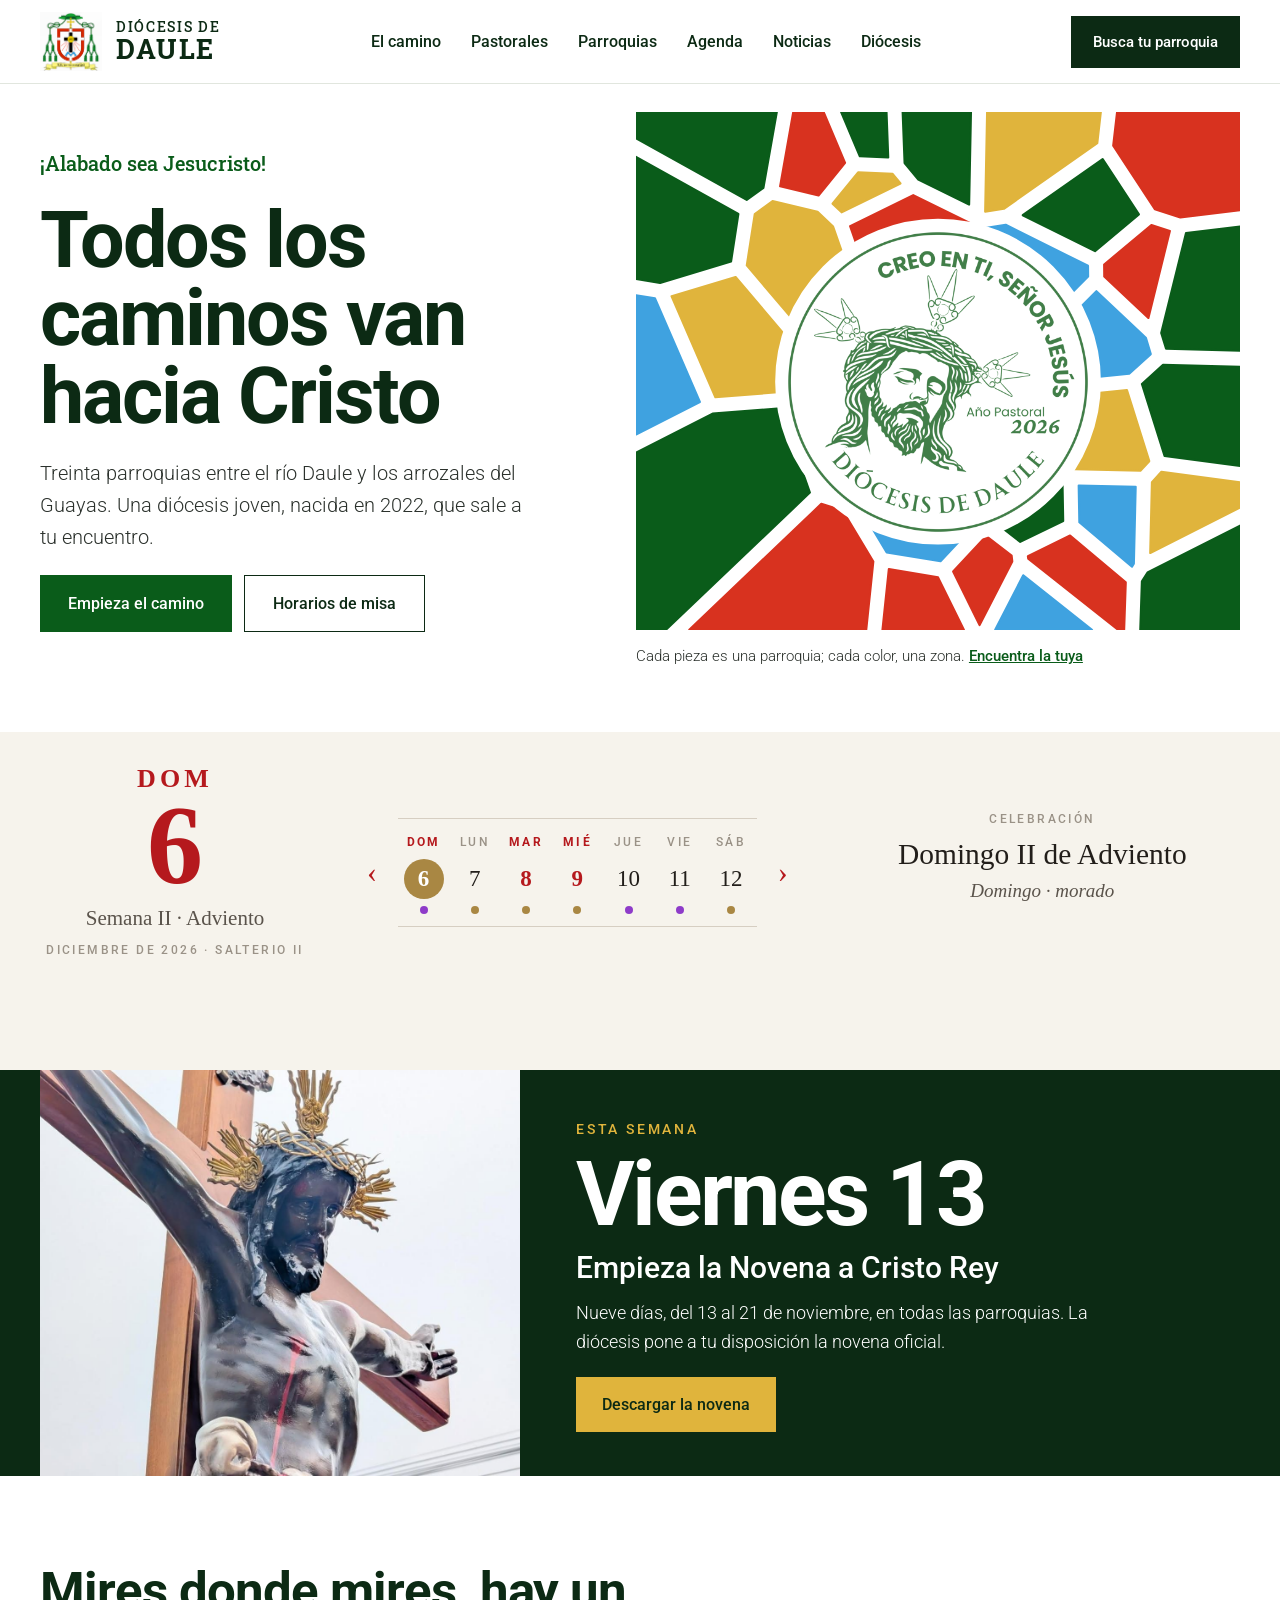
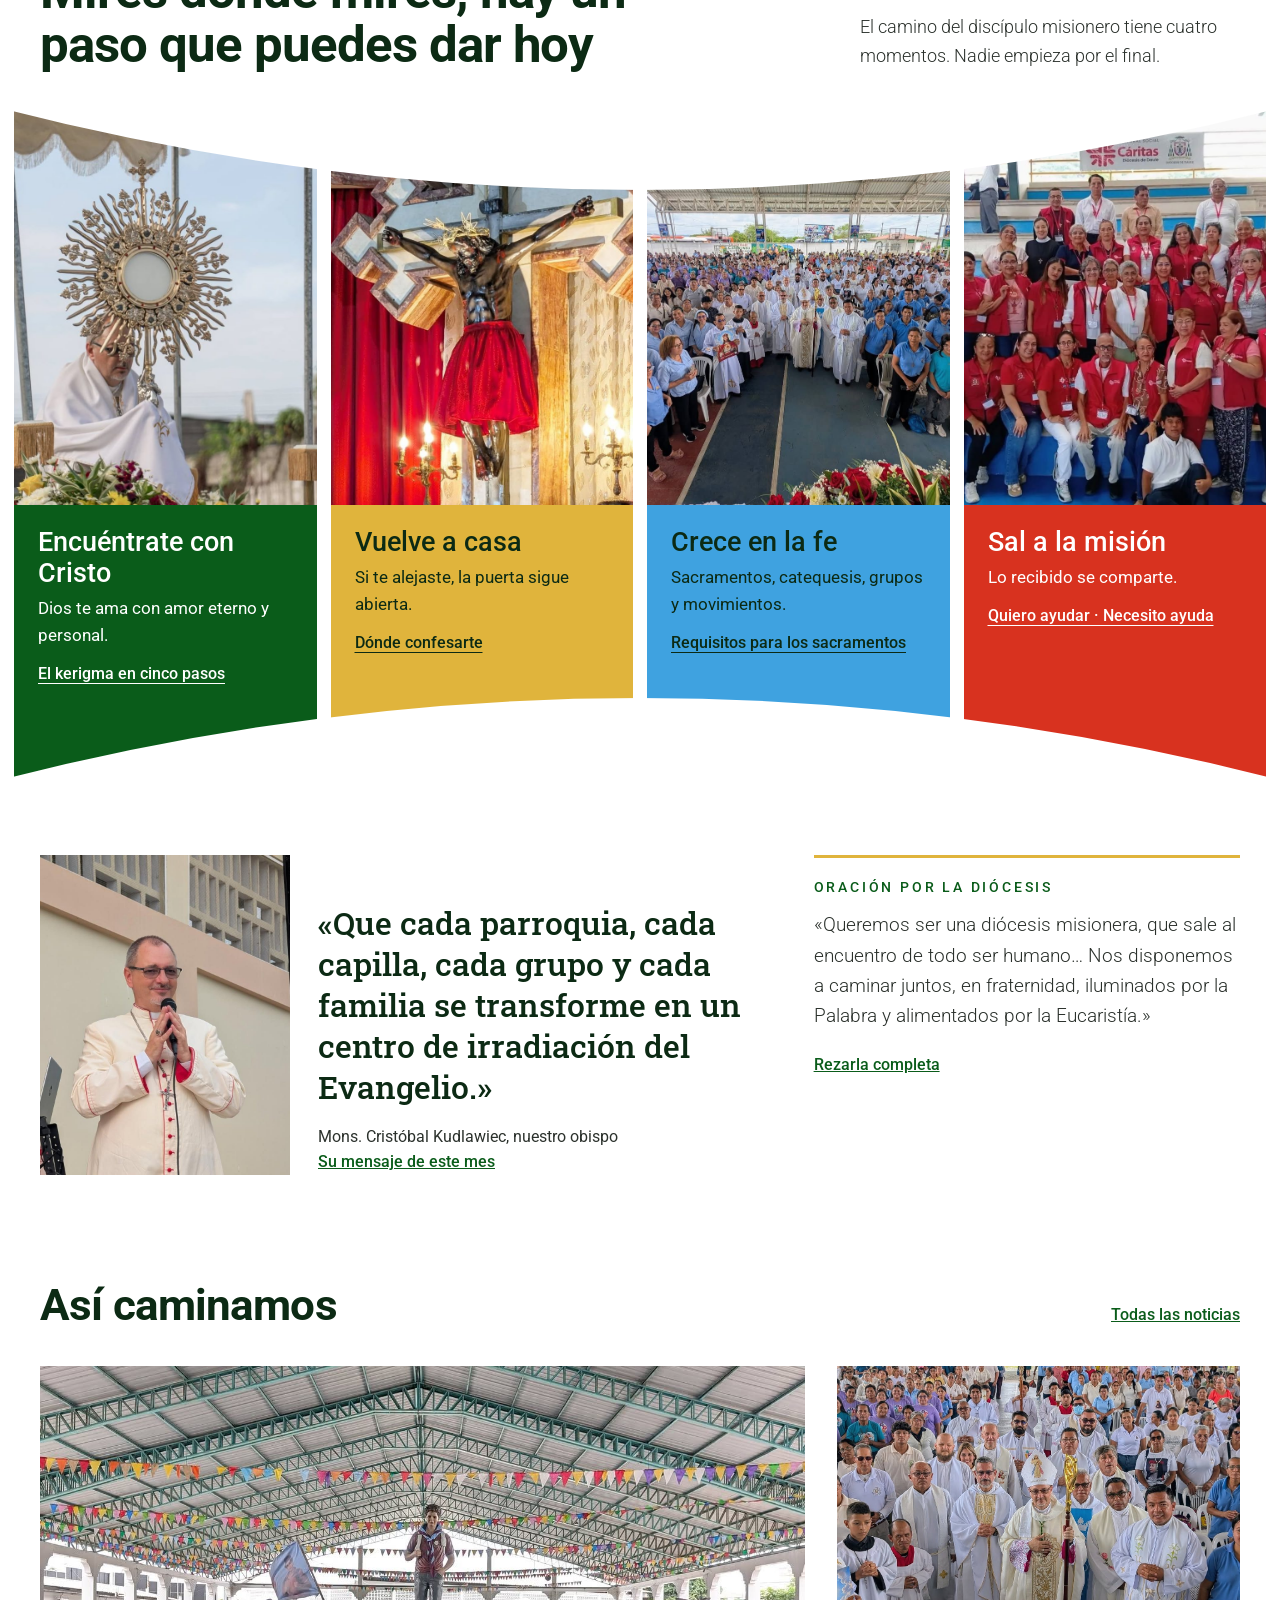
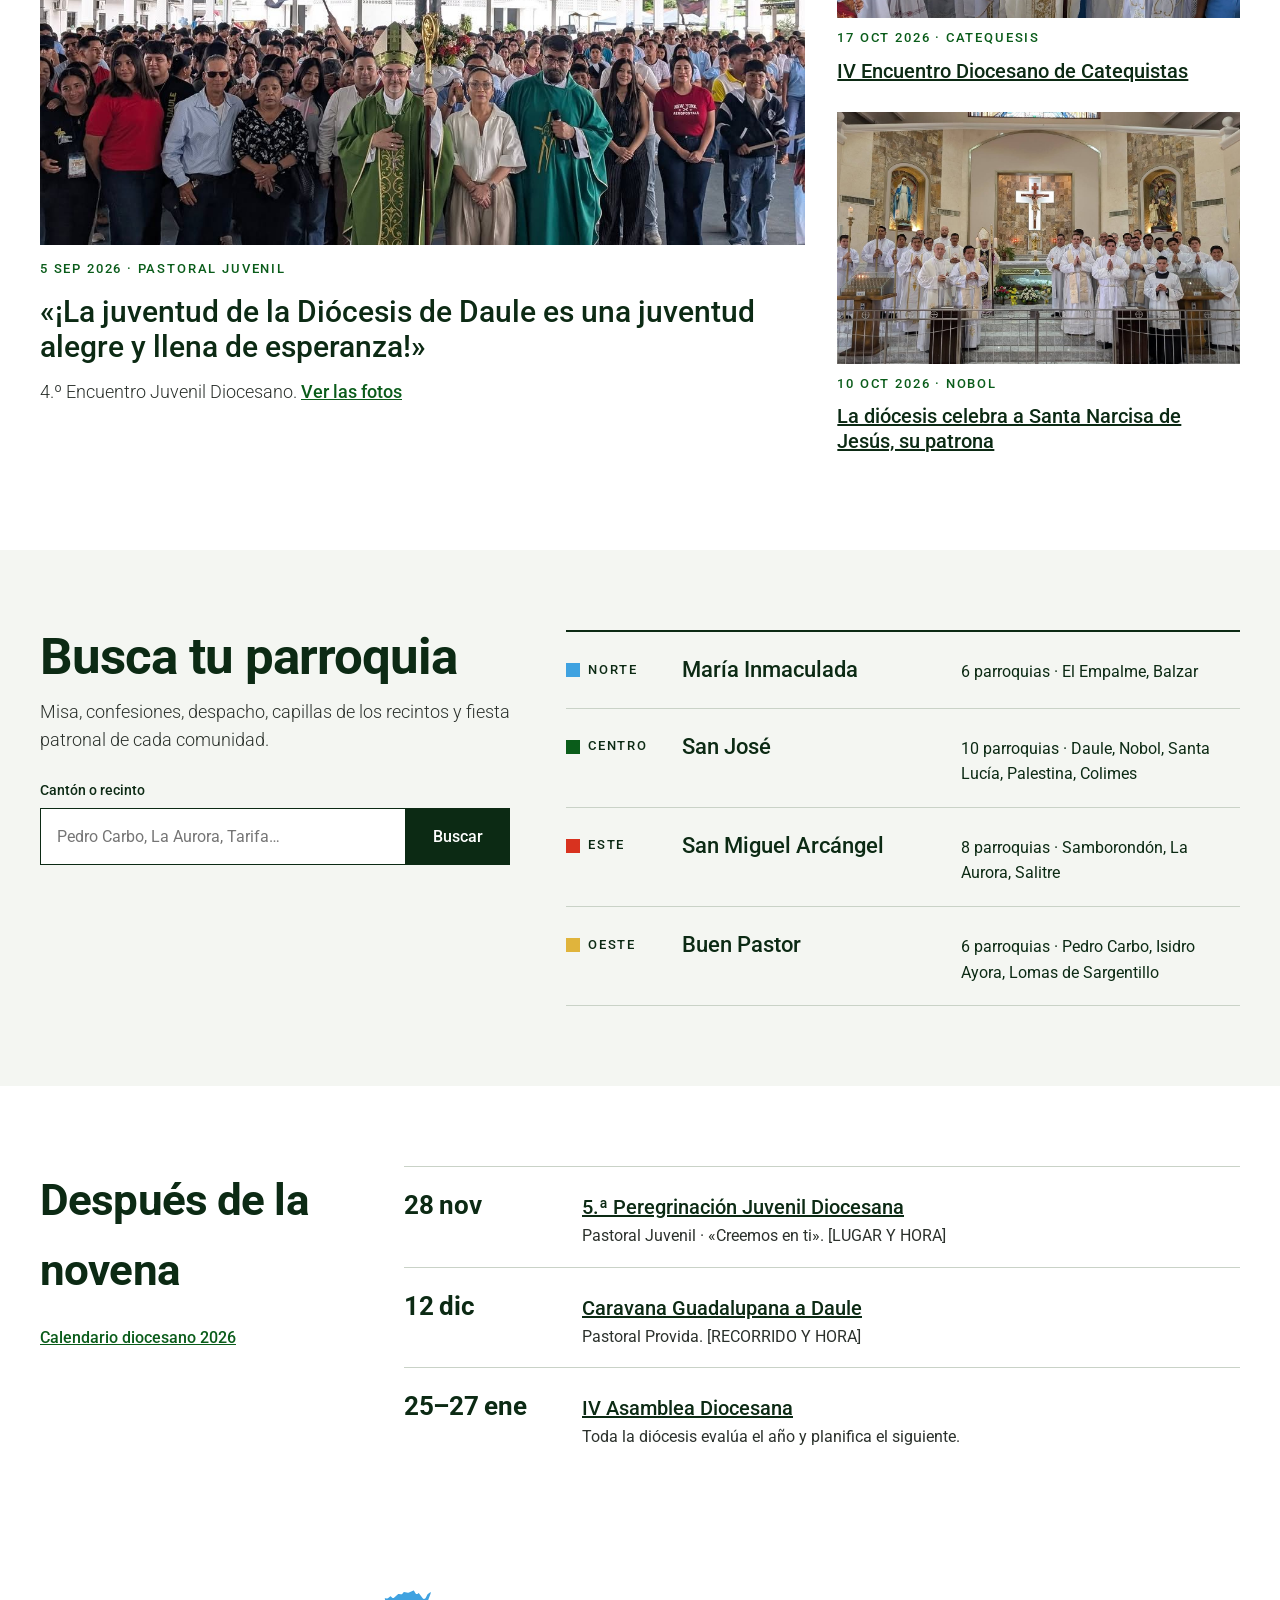
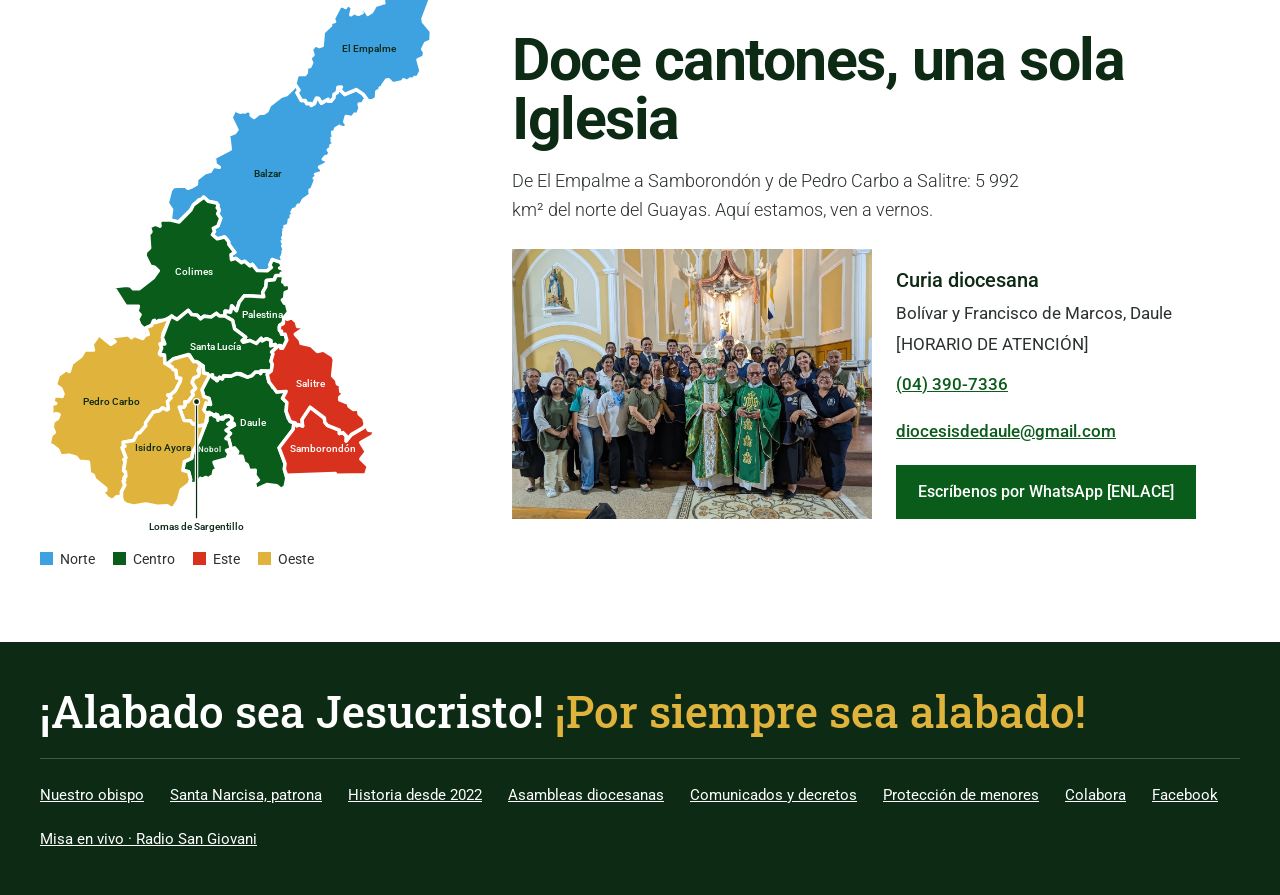
==== commit 8a6c0a1a: "Los cuatro pasos sin números Co-Authored-By: Claude Fable 5.2 <noreply@anthropic.com> Claude-Session" ====
--- a/index.html
+++ b/index.html
@@ -130,7 +130,6 @@
 <a href="camino.html#encuentro" style="text-decoration: none; color: #FFFFFF; background: #0A5C1A; display: flex; flex-direction: column">
 <img src="img/corpus-christi.jpg" alt="Custodia con el Santísimo en la procesión de Corpus Christi en Daule" style="width: 100%; height: 400px; object-fit: cover; display: block">
 <span style="padding: 22px 24px 96px; display: flex; flex-direction: column; gap: 6px">
-<span style="font-weight: 700; font-size: 14px; letter-spacing: 0.2em" aria-hidden="true">01</span>
 <span style="font-weight: 500; font-size: 27px; line-height: 1.15">Encuéntrate con Cristo</span>
 <span style="font-size: 17px; font-weight: 400">Dios te ama con amor eterno y personal.</span>
 <span style="font-weight: 500; font-size: 16px; text-decoration: underline; text-underline-offset: 4px; margin-top: 6px">El kerigma en cinco pasos</span>
@@ -139,7 +138,6 @@
 <a href="camino.html#conversion" style="text-decoration: none; color: #0C2A14; background: #E0B43C; display: flex; flex-direction: column">
 <img src="img/catedral.jpg" alt="El Señor de los Milagros en el altar de la catedral de Daule" style="width: 100%; height: 400px; object-fit: cover; display: block">
 <span style="padding: 22px 24px 96px; display: flex; flex-direction: column; gap: 6px">
-<span style="font-weight: 700; font-size: 14px; letter-spacing: 0.2em" aria-hidden="true">02</span>
 <span style="font-weight: 500; font-size: 27px; line-height: 1.15">Vuelve a casa</span>
 <span style="font-size: 17px; font-weight: 400">Si te alejaste, la puerta sigue abierta.</span>
 <span style="font-weight: 500; font-size: 16px; text-decoration: underline; text-underline-offset: 4px; margin-top: 6px">Dónde confesarte</span>
@@ -148,7 +146,6 @@
 <a href="camino.html#discipulo" style="text-decoration: none; color: #0C2A14; background: #3FA2E0; display: flex; flex-direction: column">
 <img src="img/catequistas-2.jpg" alt="Cientos de catequistas reunidos en el IV Encuentro Diocesano" style="width: 100%; height: 400px; object-fit: cover; display: block">
 <span style="padding: 22px 24px 96px; display: flex; flex-direction: column; gap: 6px">
-<span style="font-weight: 700; font-size: 14px; letter-spacing: 0.2em" aria-hidden="true">03</span>
 <span style="font-weight: 500; font-size: 27px; line-height: 1.15">Crece en la fe</span>
 <span style="font-size: 17px; font-weight: 400">Sacramentos, catequesis, grupos y movimientos.</span>
 <span style="font-weight: 500; font-size: 16px; text-decoration: underline; text-underline-offset: 4px; margin-top: 6px">Requisitos para los sacramentos</span>
@@ -157,7 +154,6 @@
 <a href="camino.html#mision" style="text-decoration: none; color: #FFFFFF; background: #D8321F; display: flex; flex-direction: column">
 <img src="img/caritas.jpg" alt="Voluntarias de Cáritas Daule con chalecos rojos" style="width: 100%; height: 400px; object-fit: cover; display: block">
 <span style="padding: 22px 24px 96px; display: flex; flex-direction: column; gap: 6px">
-<span style="font-weight: 700; font-size: 14px; letter-spacing: 0.2em" aria-hidden="true">04</span>
 <span style="font-weight: 500; font-size: 27px; line-height: 1.15">Sal a la misión</span>
 <span style="font-size: 17px; font-weight: 400">Lo recibido se comparte.</span>
 <span style="font-weight: 500; font-size: 16px; text-decoration: underline; text-underline-offset: 4px; margin-top: 6px">Quiero ayudar · Necesito ayuda</span>
@@ -434,7 +430,6 @@
 <a href="camino.html#encuentro" style="flex: 0 0 258px; scroll-snap-align: start; text-decoration: none; color: #FFFFFF; background: #0A5C1A; display: flex; flex-direction: column">
 <img src="img/corpus-christi.jpg" alt="Custodia con el Santísimo en la procesión de Corpus Christi en Daule" style="width: 100%; height: 250px; object-fit: cover; display: block">
 <span style="padding: 16px 18px 20px; display: flex; flex-direction: column; gap: 4px">
-<span style="font-weight: 700; font-size: 13px; letter-spacing: 0.2em" aria-hidden="true">01</span>
 <span style="font-weight: 500; font-size: 23px; line-height: 1.15">Encuéntrate con Cristo</span>
 <span style="font-size: 16px">Dios te ama con amor eterno y personal.</span>
 </span>
@@ -442,7 +437,6 @@
 <a href="camino.html#conversion" style="flex: 0 0 258px; scroll-snap-align: start; text-decoration: none; color: #0C2A14; background: #E0B43C; display: flex; flex-direction: column">
 <img src="img/catedral.jpg" alt="El Señor de los Milagros en el altar de la catedral de Daule" style="width: 100%; height: 250px; object-fit: cover; display: block">
 <span style="padding: 16px 18px 20px; display: flex; flex-direction: column; gap: 4px">
-<span style="font-weight: 700; font-size: 13px; letter-spacing: 0.2em" aria-hidden="true">02</span>
 <span style="font-weight: 500; font-size: 23px; line-height: 1.15">Vuelve a casa</span>
 <span style="font-size: 16px">Si te alejaste, la puerta sigue abierta.</span>
 </span>
@@ -450,7 +444,6 @@
 <a href="camino.html#discipulo" style="flex: 0 0 258px; scroll-snap-align: start; text-decoration: none; color: #0C2A14; background: #3FA2E0; display: flex; flex-direction: column">
 <img src="img/catequistas-2.jpg" alt="Cientos de catequistas reunidos en el IV Encuentro Diocesano" style="width: 100%; height: 250px; object-fit: cover; display: block">
 <span style="padding: 16px 18px 20px; display: flex; flex-direction: column; gap: 4px">
-<span style="font-weight: 700; font-size: 13px; letter-spacing: 0.2em" aria-hidden="true">03</span>
 <span style="font-weight: 500; font-size: 23px; line-height: 1.15">Crece en la fe</span>
 <span style="font-size: 16px">Sacramentos, catequesis, grupos y movimientos.</span>
 </span>
@@ -458,7 +451,6 @@
 <a href="camino.html#mision" style="flex: 0 0 258px; scroll-snap-align: start; text-decoration: none; color: #FFFFFF; background: #D8321F; display: flex; flex-direction: column">
 <img src="img/caritas.jpg" alt="Voluntarias de Cáritas Daule con chalecos rojos" style="width: 100%; height: 250px; object-fit: cover; display: block">
 <span style="padding: 16px 18px 20px; display: flex; flex-direction: column; gap: 4px">
-<span style="font-weight: 700; font-size: 13px; letter-spacing: 0.2em" aria-hidden="true">04</span>
 <span style="font-weight: 500; font-size: 23px; line-height: 1.15">Sal a la misión</span>
 <span style="font-size: 16px">Lo recibido se comparte.</span>
 </span>
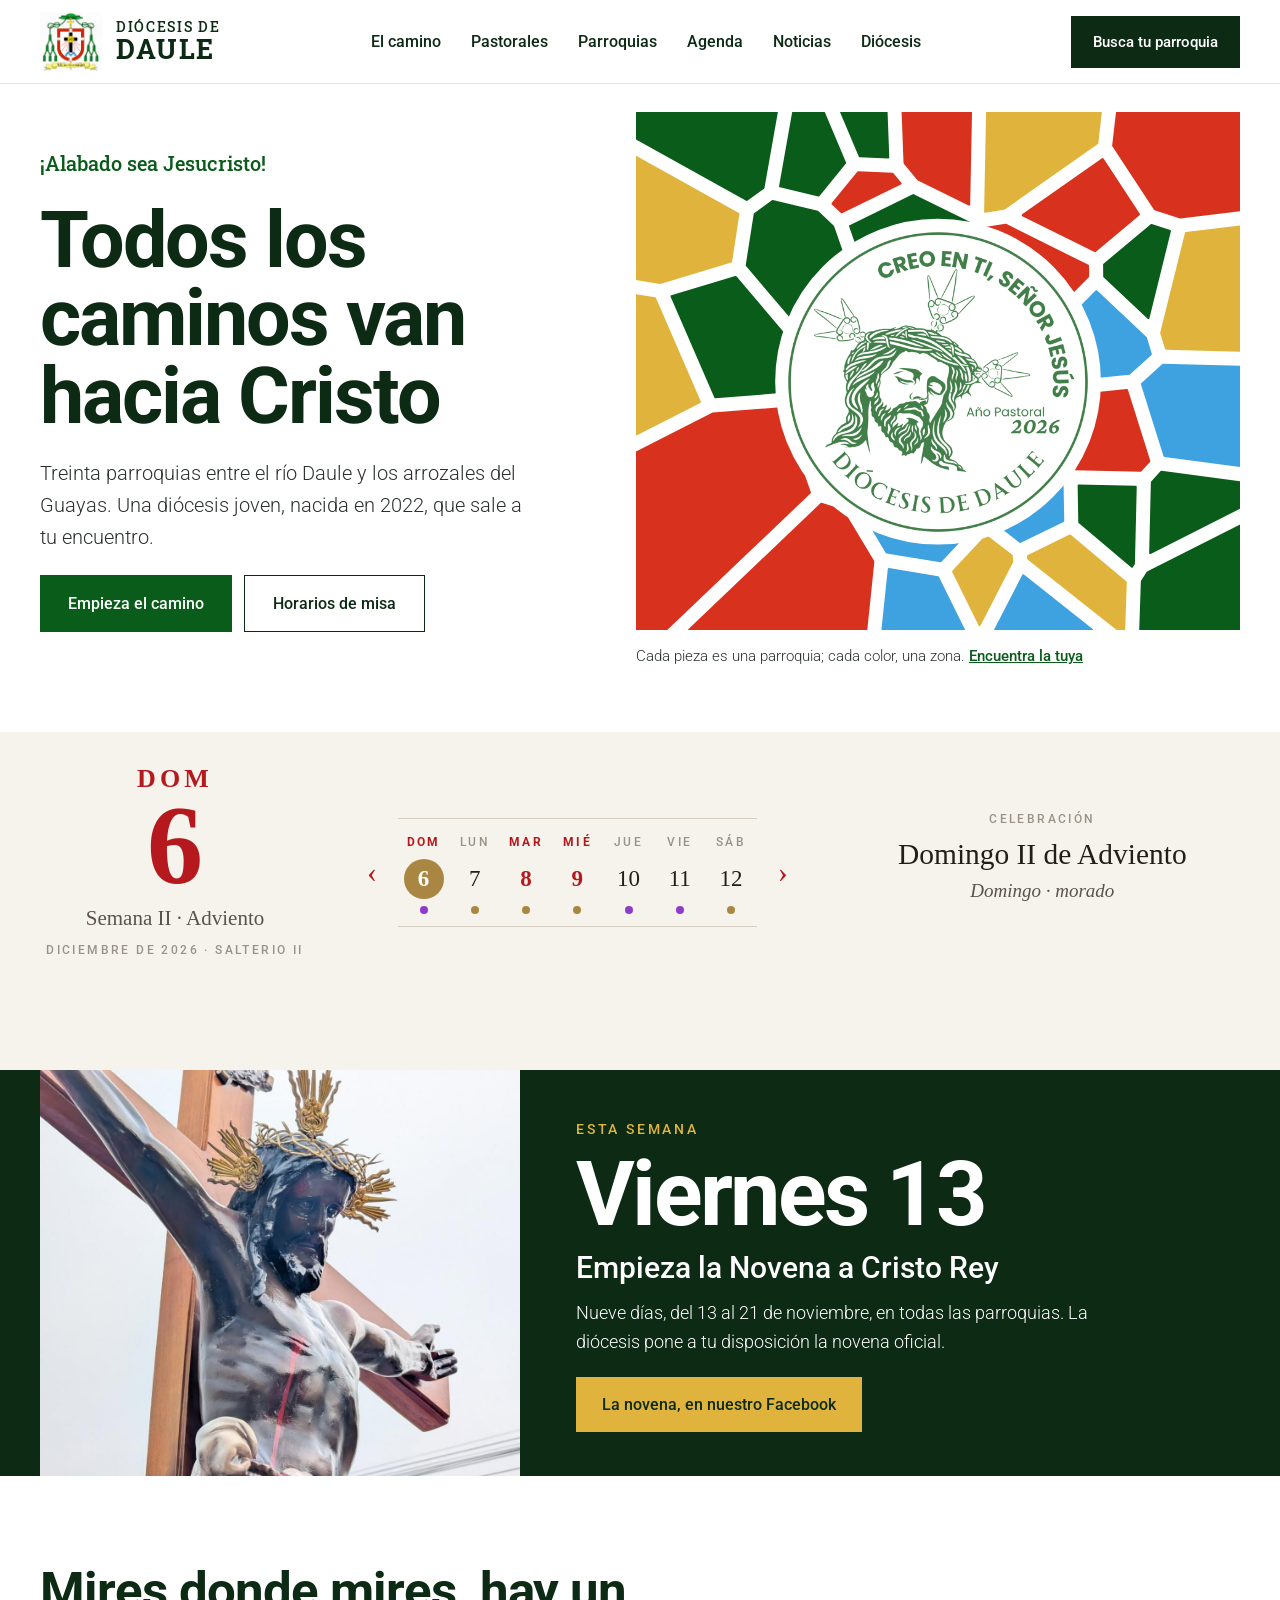
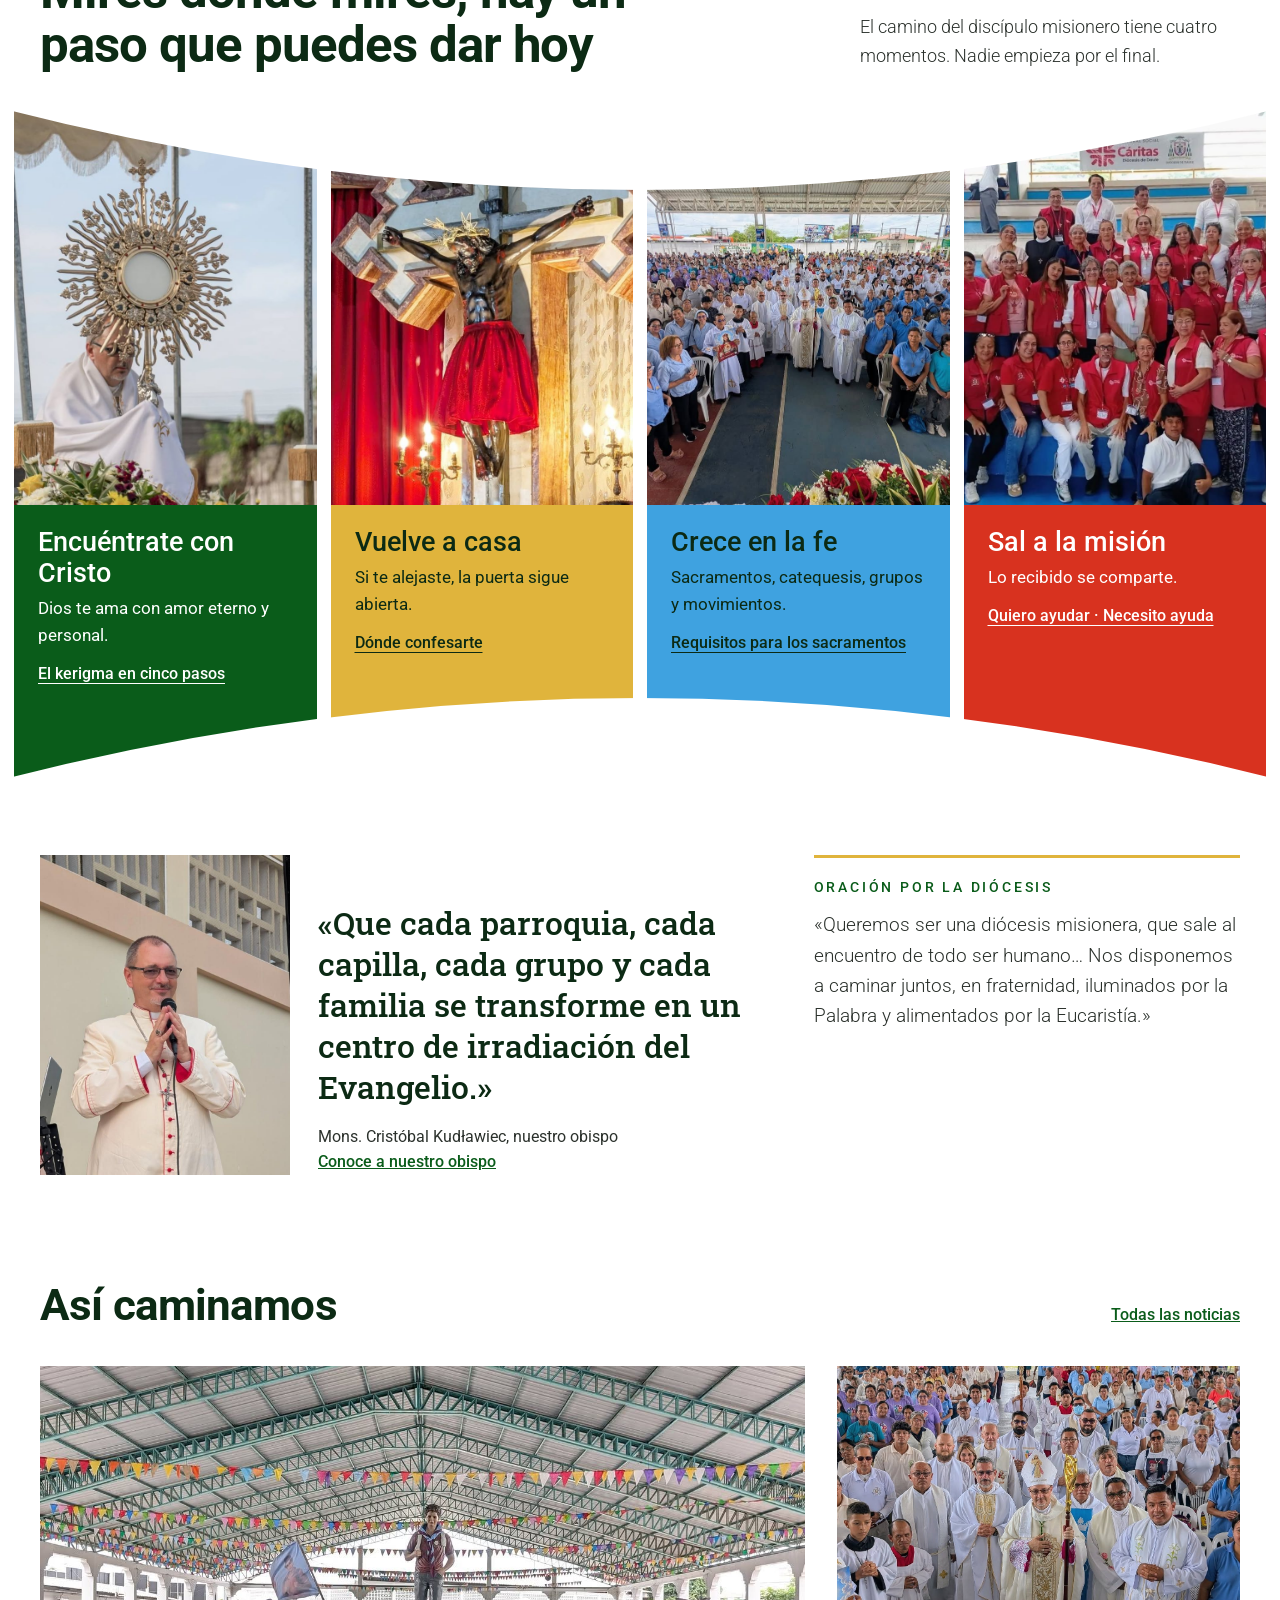
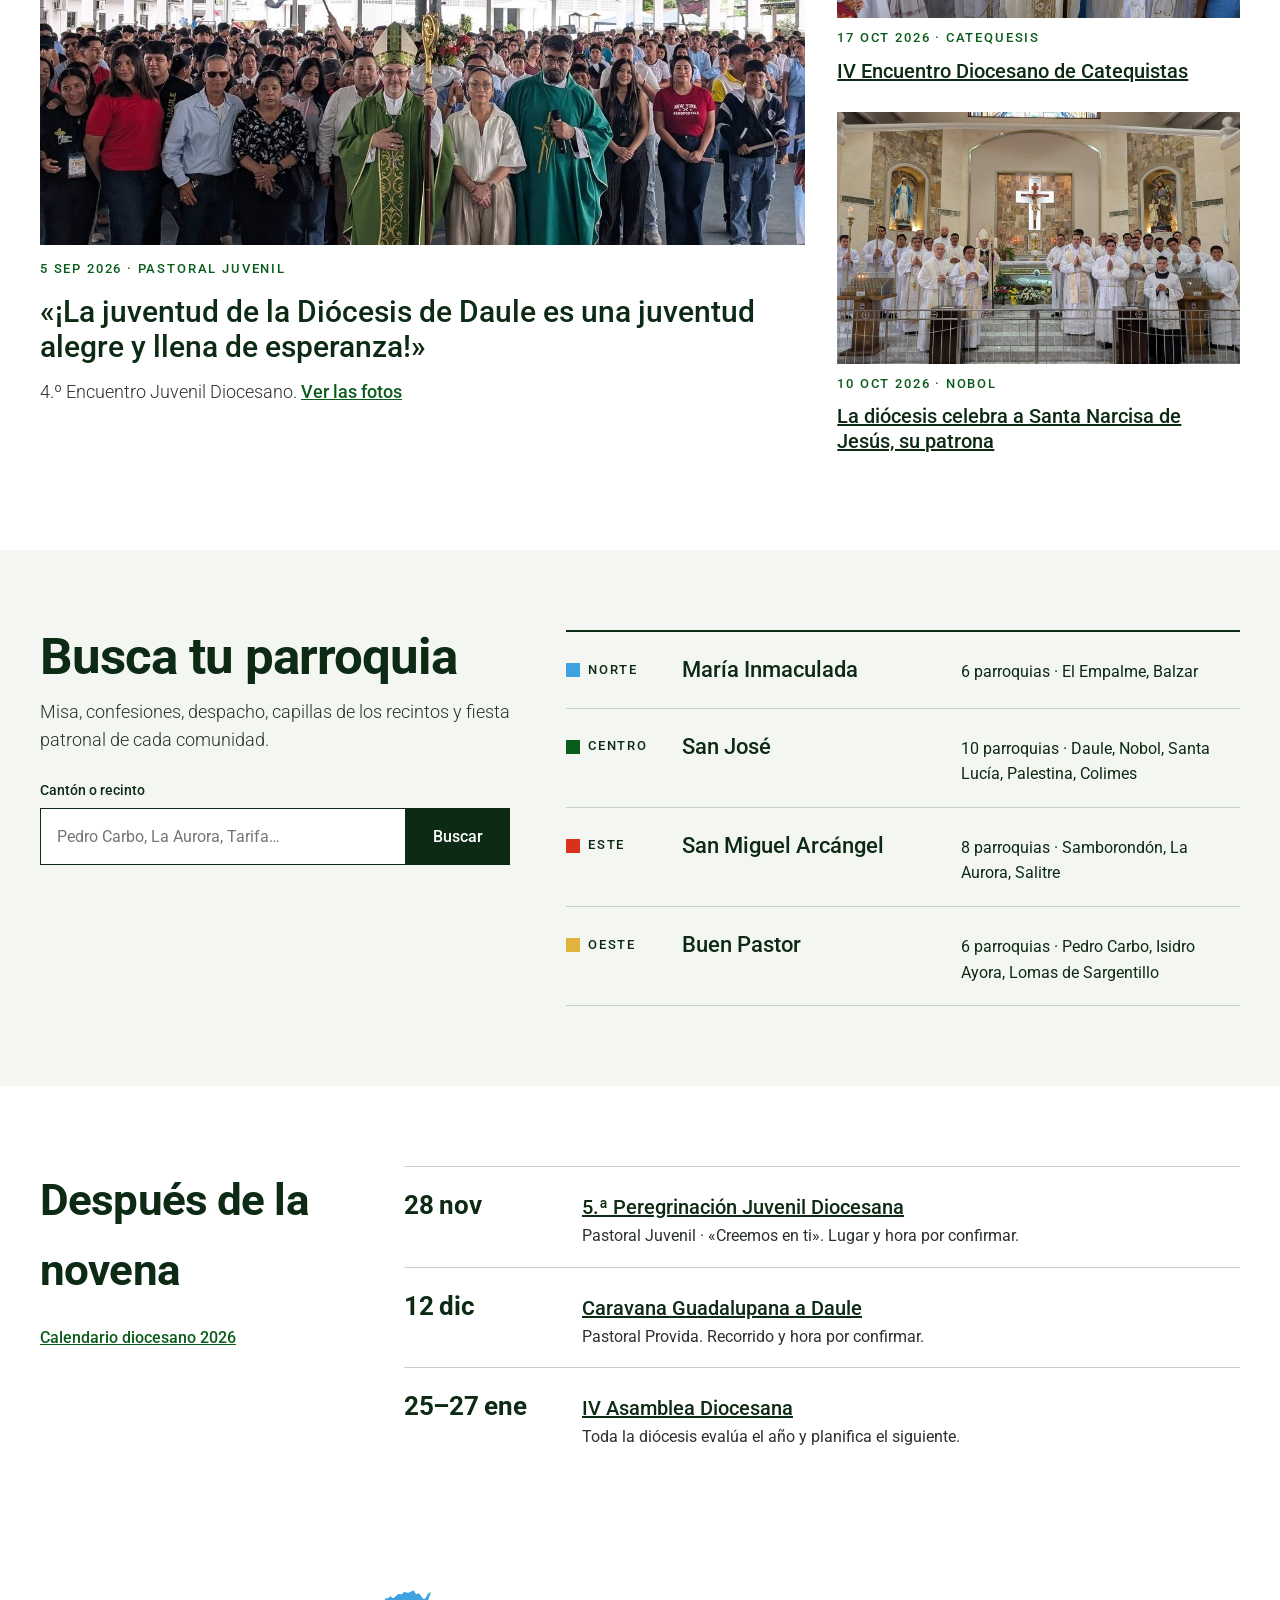
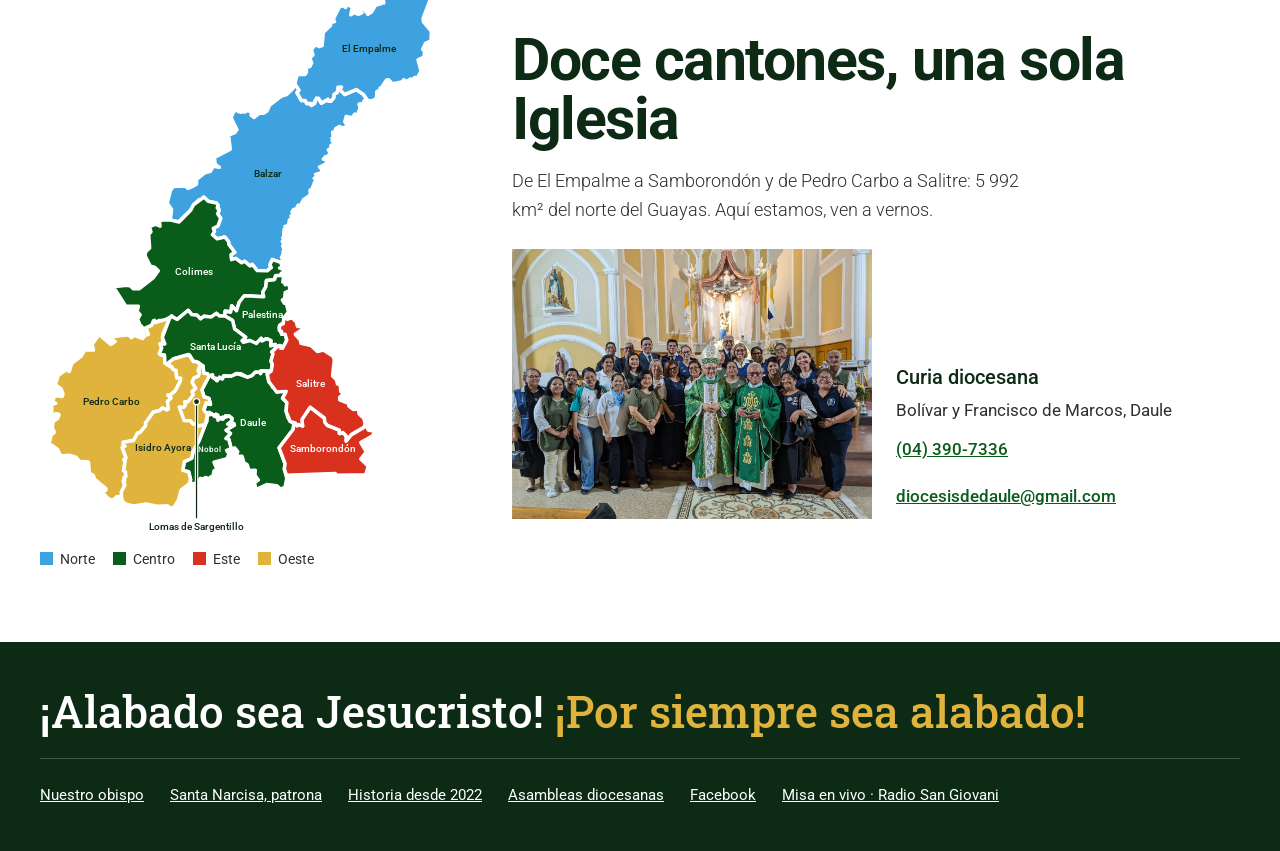
==== commit f9c313b2: "Revisión antes de enseñar el sitio: sin enlaces muertos ni textos pendientes - portada: 16 enlaces s" ====
--- a/index.html
+++ b/index.html
@@ -115,7 +115,7 @@
 <p style="margin: 0; font-weight: 700; font-size: clamp(54px, 7vw, 104px); line-height: 0.92; letter-spacing: -0.03em">Viernes 13</p>
 <h2 style="margin: 0; font-weight: 500; font-size: 30px; line-height: 1.15">Empieza la Novena a Cristo Rey</h2>
 <p style="margin: 0; max-width: 520px">Nueve días, del 13 al 21 de noviembre, en todas las parroquias. La diócesis pone a tu disposición la novena oficial.</p>
-<a href="#novena" style="align-self: flex-start; margin-top: 6px; text-decoration: none; background: #E0B43C; color: #0C2A14; font-weight: 500; padding: 15px 26px; font-size: 16px">Descargar la novena</a>
+<a href="https://www.facebook.com/DiocesisdeDaule/" style="align-self: flex-start; margin-top: 6px; text-decoration: none; background: #E0B43C; color: #0C2A14; font-weight: 500; padding: 15px 26px; font-size: 16px">La novena, en nuestro Facebook</a>
 </div>
 </div>
 </section>
@@ -167,16 +167,15 @@
 
 <section id="voces" style="max-width: 1200px; margin: 0 auto; padding: 72px 24px 24px; display: flex; flex-wrap: wrap; gap: 48px 64px; align-items: flex-start">
 <figure style="flex: 1.5 1 520px; margin: 0; display: flex; flex-wrap: wrap; gap: 28px; align-items: flex-end">
-<img src="img/obispo-pregon.jpg" alt="Mons. Cristóbal Kudlawiec hablando al pueblo con un micrófono" style="flex: 0 1 250px; width: 250px; height: 320px; object-fit: cover; object-position: 55% 20%">
+<img src="img/obispo-pregon.jpg" alt="Mons. Cristóbal Kudławiec hablando al pueblo con un micrófono" style="flex: 0 1 250px; width: 250px; height: 320px; object-fit: cover; object-position: 55% 20%">
 <div style="flex: 1 1 280px; display: flex; flex-direction: column; gap: 16px">
 <blockquote style="margin: 0; font-family: 'Roboto Slab', serif; font-weight: 500; font-size: clamp(24px, 2.5vw, 33px); line-height: 1.28; color: #0C2A14">«Que cada parroquia, cada capilla, cada grupo y cada familia se transforme en un centro de irradiación del Evangelio.»</blockquote>
-<figcaption style="font-size: 16px; font-weight: 400">Mons. Cristóbal Kudlawiec, nuestro obispo<br><a href="#mensaje" style="font-weight: 500">Su mensaje de este mes</a></figcaption>
+<figcaption style="font-size: 16px; font-weight: 400">Mons. Cristóbal Kudławiec, nuestro obispo<br><a href="diocesis.html#obispo" style="font-weight: 500">Conoce a nuestro obispo</a></figcaption>
 </div>
 </figure>
 <aside style="flex: 1 1 300px; border-top: 3px solid #E0B43C; padding-top: 18px; display: flex; flex-direction: column; gap: 12px">
 <p style="margin: 0; font-size: 14px; font-weight: 500; letter-spacing: 0.2em; text-transform: uppercase; color: #0A5C1A">Oración por la diócesis</p>
 <p style="margin: 0; font-size: 19px">«Queremos ser una diócesis misionera, que sale al encuentro de todo ser humano… Nos disponemos a caminar juntos, en fraternidad, iluminados por la Palabra y alimentados por la Eucaristía.»</p>
-<a href="#oracion" style="font-weight: 500; font-size: 16px; padding: 8px 0">Rezarla completa</a>
 </aside>
 </section>
 
@@ -190,18 +189,18 @@
 <img src="img/jovenes.jpg" alt="Cientos de jóvenes en el coliseo durante el 4.º Encuentro Juvenil Diocesano" style="width: 100%; aspect-ratio: 16 / 10; object-fit: cover">
 <p style="margin: 0; font-size: 13px; font-weight: 500; letter-spacing: 0.14em; text-transform: uppercase; color: #0A5C1A">5 sep 2026 · Pastoral Juvenil</p>
 <h3 style="margin: 0; font-weight: 500; font-size: 30px; line-height: 1.18; color: #0C2A14">«¡La juventud de la Diócesis de Daule es una juventud alegre y llena de esperanza!»</h3>
-<p style="margin: 0">4.º Encuentro Juvenil Diocesano. <a href="#n1" style="font-weight: 500">Ver las fotos</a></p>
+<p style="margin: 0">4.º Encuentro Juvenil Diocesano. <a href="https://www.facebook.com/DiocesisdeDaule/" style="font-weight: 500">Ver las fotos</a></p>
 </article>
 <div style="flex: 1 1 300px; display: flex; flex-direction: column; gap: 28px">
 <article style="display: flex; flex-direction: column; gap: 10px">
 <img src="img/catequistas-1.jpg" alt="El obispo con sacerdotes y catequistas en el IV Encuentro Diocesano de Catequistas" style="width: 100%; aspect-ratio: 16 / 10; object-fit: cover">
 <p style="margin: 0; font-size: 13px; font-weight: 500; letter-spacing: 0.14em; text-transform: uppercase; color: #0A5C1A">17 oct 2026 · Catequesis</p>
-<h3 style="margin: 0; font-weight: 500; font-size: 20px; line-height: 1.25"><a href="#n2" style="color: #0C2A14">IV Encuentro Diocesano de Catequistas</a></h3>
+<h3 style="margin: 0; font-weight: 500; font-size: 20px; line-height: 1.25"><a href="https://www.facebook.com/DiocesisdeDaule/" style="color: #0C2A14">IV Encuentro Diocesano de Catequistas</a></h3>
 </article>
 <article style="display: flex; flex-direction: column; gap: 10px">
 <img src="img/santa-narcisa.jpg" alt="Clero de la diócesis en el Santuario Nacional de Santa Narcisa de Jesús, en Nobol" style="width: 100%; aspect-ratio: 16 / 10; object-fit: cover">
 <p style="margin: 0; font-size: 13px; font-weight: 500; letter-spacing: 0.14em; text-transform: uppercase; color: #0A5C1A">10 oct 2026 · Nobol</p>
-<h3 style="margin: 0; font-weight: 500; font-size: 20px; line-height: 1.25"><a href="#n3" style="color: #0C2A14">La diócesis celebra a Santa Narcisa de Jesús, su patrona</a></h3>
+<h3 style="margin: 0; font-weight: 500; font-size: 20px; line-height: 1.25"><a href="https://www.facebook.com/DiocesisdeDaule/" style="color: #0C2A14">La diócesis celebra a Santa Narcisa de Jesús, su patrona</a></h3>
 </article>
 </div>
 </div>
@@ -212,11 +211,11 @@
 <div style="flex: 1 1 360px; display: flex; flex-direction: column; gap: 14px">
 <h2 style="margin: 0; font-weight: 700; font-size: clamp(34px, 4vw, 54px); line-height: 1.04; letter-spacing: -0.02em; color: #0C2A14">Busca tu parroquia</h2>
 <p style="margin: 0">Misa, confesiones, despacho, capillas de los recintos y fiesta patronal de cada comunidad.</p>
-<form style="display: flex; flex-wrap: wrap; gap: 0; margin-top: 10px">
+<form action="parroquias.html" method="get" style="display: flex; flex-wrap: wrap; gap: 0; margin-top: 10px">
 <label style="flex: 1 1 220px; display: flex; flex-direction: column; gap: 6px; font-size: 14px; font-weight: 500; color: #0C2A14">Cantón o recinto
-<input type="text" placeholder="Pedro Carbo, La Aurora, Tarifa…" style="font: inherit; font-weight: 400; font-size: 16px; padding: 15px 16px; border: 1px solid #0C2A14; border-radius: 0; background: #FFFFFF; color: #0C2A14">
+<input type="search" name="q" placeholder="Pedro Carbo, La Aurora, Tarifa…" style="font: inherit; font-weight: 400; font-size: 16px; padding: 15px 16px; border: 1px solid #0C2A14; border-radius: 0; background: #FFFFFF; color: #0C2A14">
 </label>
-<button type="button" style="align-self: flex-end; font: inherit; font-weight: 500; font-size: 16px; background: #0C2A14; color: #FFFFFF; border: 1px solid #0C2A14; padding: 15px 26px; cursor: pointer">Buscar</button>
+<button type="submit" style="align-self: flex-end; font: inherit; font-weight: 500; font-size: 16px; background: #0C2A14; color: #FFFFFF; border: 1px solid #0C2A14; padding: 15px 26px; cursor: pointer">Buscar</button>
 </form>
 </div>
 <ul style="flex: 1.4 1 520px; list-style: none; margin: 0; padding: 0; border-top: 2px solid #0C2A14">
@@ -252,11 +251,11 @@
 <ul style="flex: 1 1 560px; list-style: none; margin: 0; padding: 0">
 <li style="display: flex; flex-wrap: wrap; align-items: baseline; gap: 4px 28px; padding: 18px 0; border-top: 1px solid #C9D2C7">
 <span style="flex: 0 0 150px; font-weight: 700; font-size: 26px; letter-spacing: -0.01em; color: #0C2A14">28 nov</span>
-<span style="flex: 1 1 300px"><a href="agenda.html" style="font-weight: 500; font-size: 20px; color: #0C2A14">5.ª Peregrinación Juvenil Diocesana</a><span style="display: block; font-size: 16px; font-weight: 400">Pastoral Juvenil · «Creemos en ti». [LUGAR Y HORA]</span></span>
+<span style="flex: 1 1 300px"><a href="agenda.html" style="font-weight: 500; font-size: 20px; color: #0C2A14">5.ª Peregrinación Juvenil Diocesana</a><span style="display: block; font-size: 16px; font-weight: 400">Pastoral Juvenil · «Creemos en ti». Lugar y hora por confirmar.</span></span>
 </li>
 <li style="display: flex; flex-wrap: wrap; align-items: baseline; gap: 4px 28px; padding: 18px 0; border-top: 1px solid #C9D2C7">
 <span style="flex: 0 0 150px; font-weight: 700; font-size: 26px; letter-spacing: -0.01em; color: #0C2A14">12 dic</span>
-<span style="flex: 1 1 300px"><a href="agenda.html" style="font-weight: 500; font-size: 20px; color: #0C2A14">Caravana Guadalupana a Daule</a><span style="display: block; font-size: 16px; font-weight: 400">Pastoral Provida. [RECORRIDO Y HORA]</span></span>
+<span style="flex: 1 1 300px"><a href="agenda.html" style="font-weight: 500; font-size: 20px; color: #0C2A14">Caravana Guadalupana a Daule</a><span style="display: block; font-size: 16px; font-weight: 400">Pastoral Provida. Recorrido y hora por confirmar.</span></span>
 </li>
 <li style="display: flex; flex-wrap: wrap; align-items: baseline; gap: 4px 28px; padding: 18px 0; border-top: 1px solid #C9D2C7">
 <span style="flex: 0 0 150px; font-weight: 700; font-size: 26px; letter-spacing: -0.01em; color: #0C2A14">25–27 ene</span>
@@ -304,10 +303,8 @@
 <address style="flex: 1 1 240px; font-style: normal; display: flex; flex-direction: column; gap: 4px; font-size: 17px; font-weight: 400">
 <span style="font-weight: 500; font-size: 20px; color: #0C2A14">Curia diocesana</span>
 <span>Bolívar y Francisco de Marcos, Daule</span>
-<span>[HORARIO DE ATENCIÓN]</span>
 <a href="tel:+59343907336" style="padding: 8px 0; font-weight: 500">(04) 390-7336</a>
 <a href="mailto:diocesisdedaule@gmail.com" style="padding: 8px 0; font-weight: 500">diocesisdedaule@gmail.com</a>
-<a href="#whatsapp" style="align-self: flex-start; margin-top: 8px; text-decoration: none; background: #0A5C1A; color: #FFFFFF; font-weight: 500; padding: 14px 22px; font-size: 16px">Escríbenos por WhatsApp [ENLACE]</a>
 </address>
 </div>
 </div>
@@ -321,11 +318,8 @@
 <a href="diocesis.html#patrona" style="color: #FFFFFF; padding: 10px 0">Santa Narcisa, patrona</a>
 <a href="diocesis.html#historia" style="color: #FFFFFF; padding: 10px 0">Historia desde 2022</a>
 <a href="diocesis.html#asambleas" style="color: #FFFFFF; padding: 10px 0">Asambleas diocesanas</a>
-<a href="#comunicados" style="color: #FFFFFF; padding: 10px 0">Comunicados y decretos</a>
-<a href="#menores" style="color: #FFFFFF; padding: 10px 0">Protección de menores</a>
-<a href="#colabora" style="color: #FFFFFF; padding: 10px 0">Colabora</a>
 <a href="https://www.facebook.com/DiocesisdeDaule/" style="color: #FFFFFF; padding: 10px 0">Facebook</a>
-<a href="#radio" style="color: #FFFFFF; padding: 10px 0">Misa en vivo · Radio San Giovani</a>
+<a href="https://www.facebook.com/RadioSanGiovani" style="color: #FFFFFF; padding: 10px 0">Misa en vivo · Radio San Giovani</a>
 </nav>
 </div>
 </footer>
@@ -403,9 +397,9 @@
 
 <nav aria-label="Accesos rápidos" style="display: grid; grid-template-columns: 1fr 1fr; gap: 8px; padding: 0 16px 28px">
 <a href="parroquias.html" style="text-decoration: none; background: #0A5C1A; color: #FFFFFF; padding: 18px 16px; min-height: 84px; display: flex; flex-direction: column; justify-content: flex-end; font-weight: 500; font-size: 18px; line-height: 1.2">Misa hoy<span style="font-weight: 400; font-size: 14px">cerca de ti</span></a>
-<a href="#m-confesion" style="text-decoration: none; background: #E0B43C; color: #0C2A14; padding: 18px 16px; min-height: 84px; display: flex; flex-direction: column; justify-content: flex-end; font-weight: 500; font-size: 18px; line-height: 1.2">Confesarme<span style="font-weight: 400; font-size: 14px">dónde y cuándo</span></a>
-<a href="#m-sacramentos" style="text-decoration: none; background: #3FA2E0; color: #0C2A14; padding: 18px 16px; min-height: 84px; display: flex; flex-direction: column; justify-content: flex-end; font-weight: 500; font-size: 18px; line-height: 1.2">Sacramentos<span style="font-weight: 400; font-size: 14px">requisitos</span></a>
-<a href="#m-ayuda" style="text-decoration: none; background: #D8321F; color: #FFFFFF; padding: 18px 16px; min-height: 84px; display: flex; flex-direction: column; justify-content: flex-end; font-weight: 500; font-size: 18px; line-height: 1.2">Necesito ayuda<span style="font-weight: 400; font-size: 14px">Cáritas y parroquia</span></a>
+<a href="camino.html#conversion" style="text-decoration: none; background: #E0B43C; color: #0C2A14; padding: 18px 16px; min-height: 84px; display: flex; flex-direction: column; justify-content: flex-end; font-weight: 500; font-size: 18px; line-height: 1.2">Confesarme<span style="font-weight: 400; font-size: 14px">dónde y cuándo</span></a>
+<a href="camino.html#discipulo" style="text-decoration: none; background: #3FA2E0; color: #0C2A14; padding: 18px 16px; min-height: 84px; display: flex; flex-direction: column; justify-content: flex-end; font-weight: 500; font-size: 18px; line-height: 1.2">Sacramentos<span style="font-weight: 400; font-size: 14px">requisitos</span></a>
+<a href="pastorales.html#caritas" style="text-decoration: none; background: #D8321F; color: #FFFFFF; padding: 18px 16px; min-height: 84px; display: flex; flex-direction: column; justify-content: flex-end; font-weight: 500; font-size: 18px; line-height: 1.2">Necesito ayuda<span style="font-weight: 400; font-size: 14px">Cáritas y parroquia</span></a>
 </nav>
 
 <aside class="hoja" data-hoja hidden aria-label="Calendario litúrgico de hoy"></aside>
@@ -417,7 +411,7 @@
 <p style="margin: 0; font-weight: 700; font-size: 58px; line-height: 0.95; letter-spacing: -0.03em">Viernes 13</p>
 <h2 style="margin: 0; font-weight: 500; font-size: 23px; line-height: 1.2">Empieza la Novena a Cristo Rey</h2>
 <p style="margin: 0; font-weight: 300">Del 13 al 21 de noviembre, en todas las parroquias.</p>
-<a href="#m-novena" style="margin-top: 8px; text-decoration: none; background: #E0B43C; color: #0C2A14; font-weight: 500; padding: 15px 20px; font-size: 16px; text-align: center">Descargar la novena</a>
+<a href="https://www.facebook.com/DiocesisdeDaule/" style="margin-top: 8px; text-decoration: none; background: #E0B43C; color: #0C2A14; font-weight: 500; padding: 15px 20px; font-size: 16px; text-align: center">La novena, en nuestro Facebook</a>
 </div>
 </section>
 
@@ -460,17 +454,20 @@
 
 <section id="m-voces" style="padding: 10px 20px 34px; display: flex; flex-direction: column; gap: 14px">
 <div style="display: flex; gap: 14px; align-items: flex-end">
-<img src="img/obispo-pregon.jpg" alt="Mons. Cristóbal Kudlawiec hablando al pueblo" style="width: 104px; height: 132px; object-fit: cover; object-position: 55% 20%">
-<p style="margin: 0; font-size: 15px">Mons. Cristóbal Kudlawiec<br>nuestro obispo</p>
+<img src="img/obispo-pregon.jpg" alt="Mons. Cristóbal Kudławiec hablando al pueblo" style="width: 104px; height: 132px; object-fit: cover; object-position: 55% 20%">
+<p style="margin: 0; font-size: 15px">Mons. Cristóbal Kudławiec<br>nuestro obispo</p>
 </div>
 <blockquote style="margin: 0; font-family: 'Roboto Slab', serif; font-weight: 500; font-size: 22px; line-height: 1.3; color: #0C2A14">«Que cada parroquia, cada capilla, cada grupo y cada familia se transforme en un centro de irradiación del Evangelio.»</blockquote>
 </section>
 
 <section id="m-parroquias" style="background: #F4F6F2; padding: 32px 20px 30px">
 <h2 style="margin: 0 0 14px; font-weight: 700; font-size: 30px; letter-spacing: -0.02em; color: #0C2A14">Busca tu parroquia</h2>
+<form action="parroquias.html" method="get" style="margin: 0">
 <label style="display: flex; flex-direction: column; gap: 6px; font-size: 14px; font-weight: 500; color: #0C2A14">Cantón o recinto
-<input type="text" placeholder="Pedro Carbo, La Aurora…" style="font: inherit; font-size: 16px; padding: 15px 14px; border: 1px solid #0C2A14; border-radius: 0; background: #FFFFFF; color: #0C2A14">
+<input type="search" name="q" placeholder="Pedro Carbo, La Aurora…" style="font: inherit; font-size: 16px; padding: 15px 14px; border: 1px solid #0C2A14; border-radius: 0; background: #FFFFFF; color: #0C2A14">
 </label>
+<button type="submit" style="margin-top: 8px; width: 100%; background: #0C2A14; color: #FFFFFF; border: 0; font: 500 16px 'Roboto', Arial, sans-serif; padding: 14px 20px; cursor: pointer">Buscar</button>
+</form>
 <ul style="list-style: none; margin: 18px 0 0; padding: 0">
 <li style="border-top: 1px solid #C9D2C7"><a href="parroquias.html?zona=norte" style="text-decoration: none; color: #0C2A14; display: flex; align-items: center; gap: 12px; padding: 14px 0; min-height: 48px">
 <span aria-hidden="true" style="flex: 0 0 16px; height: 36px; background: #3FA2E0"></span>
@@ -547,7 +544,6 @@
 <span style="font-weight: 500; font-size: 19px; color: #0C2A14">Curia diocesana</span>
 <span>Bolívar y Francisco de Marcos, Daule</span>
 <a href="tel:+59343907336" style="padding: 12px 0; font-weight: 500">(04) 390-7336</a>
-<a href="#m-whatsapp" style="text-decoration: none; background: #0A5C1A; color: #FFFFFF; font-weight: 500; padding: 15px 20px; font-size: 16px; text-align: center">Escríbenos por WhatsApp [ENLACE]</a>
 </address>
 </section>
 
